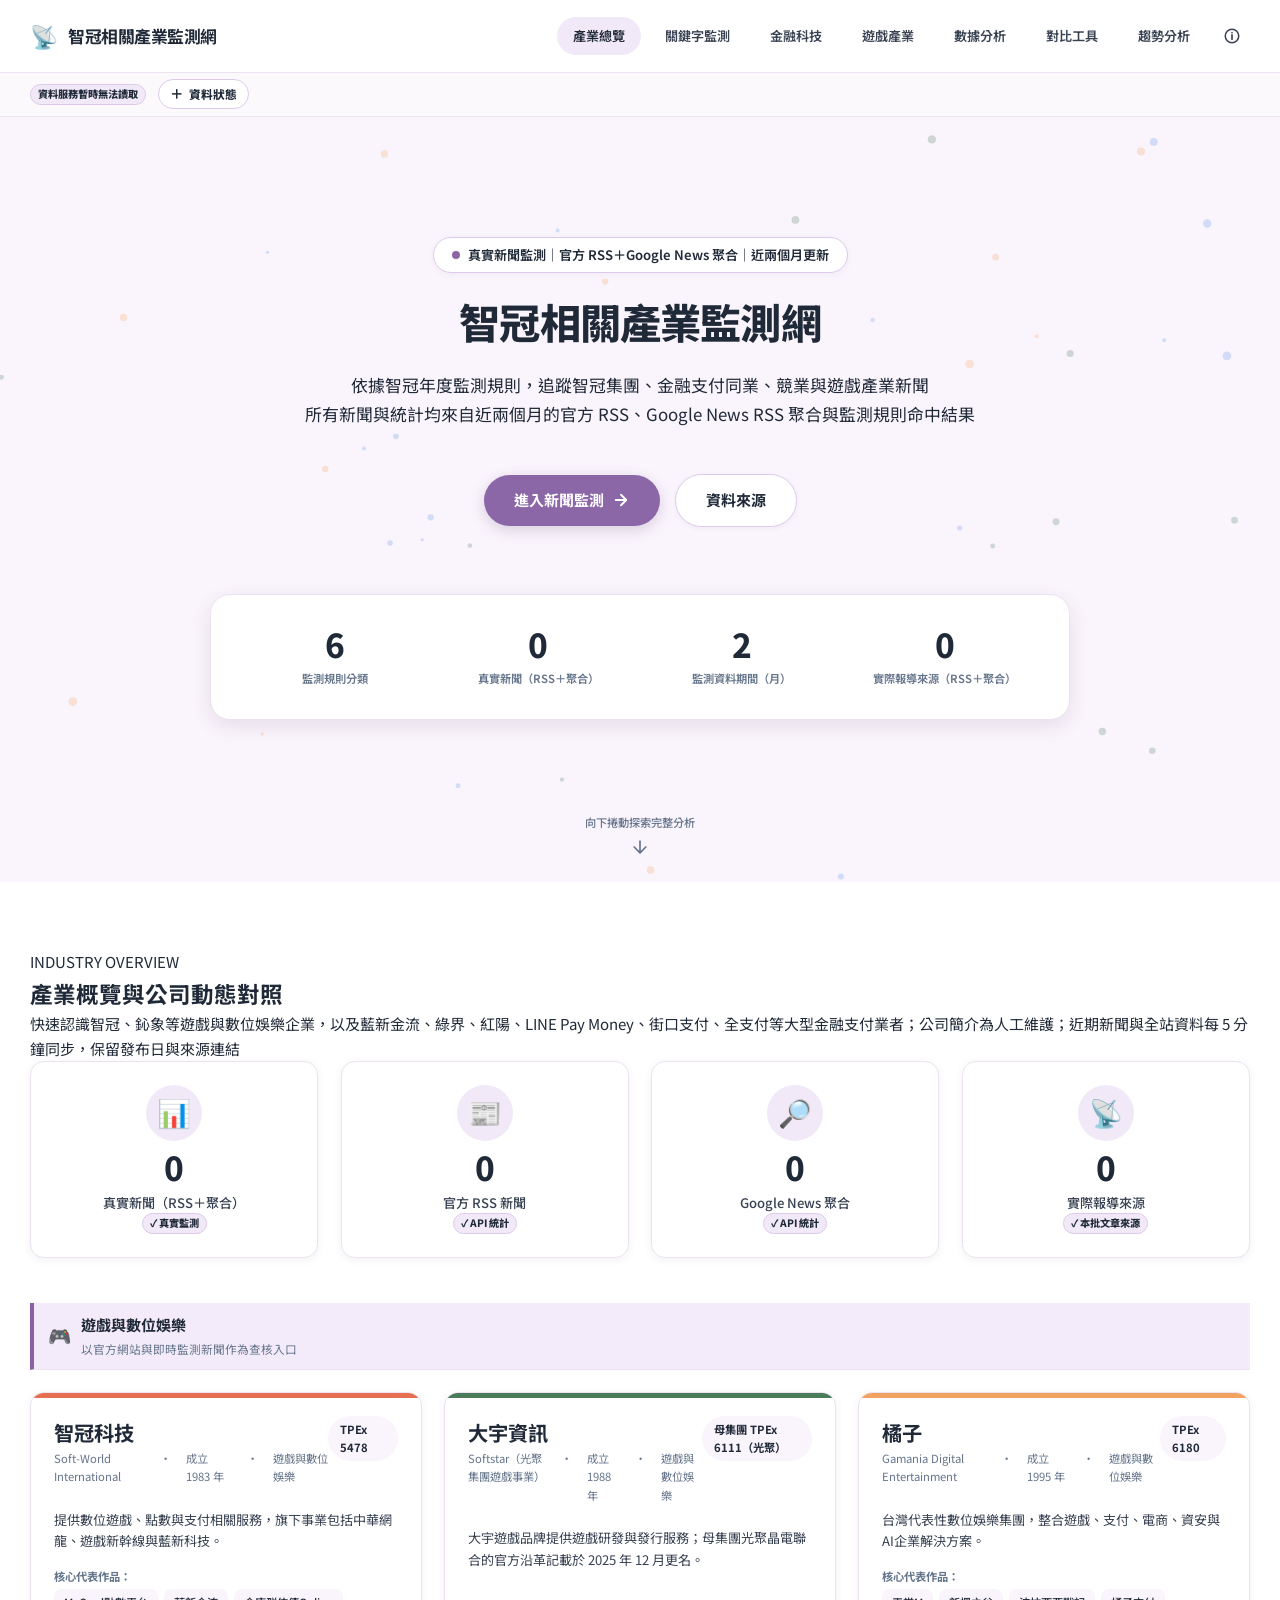
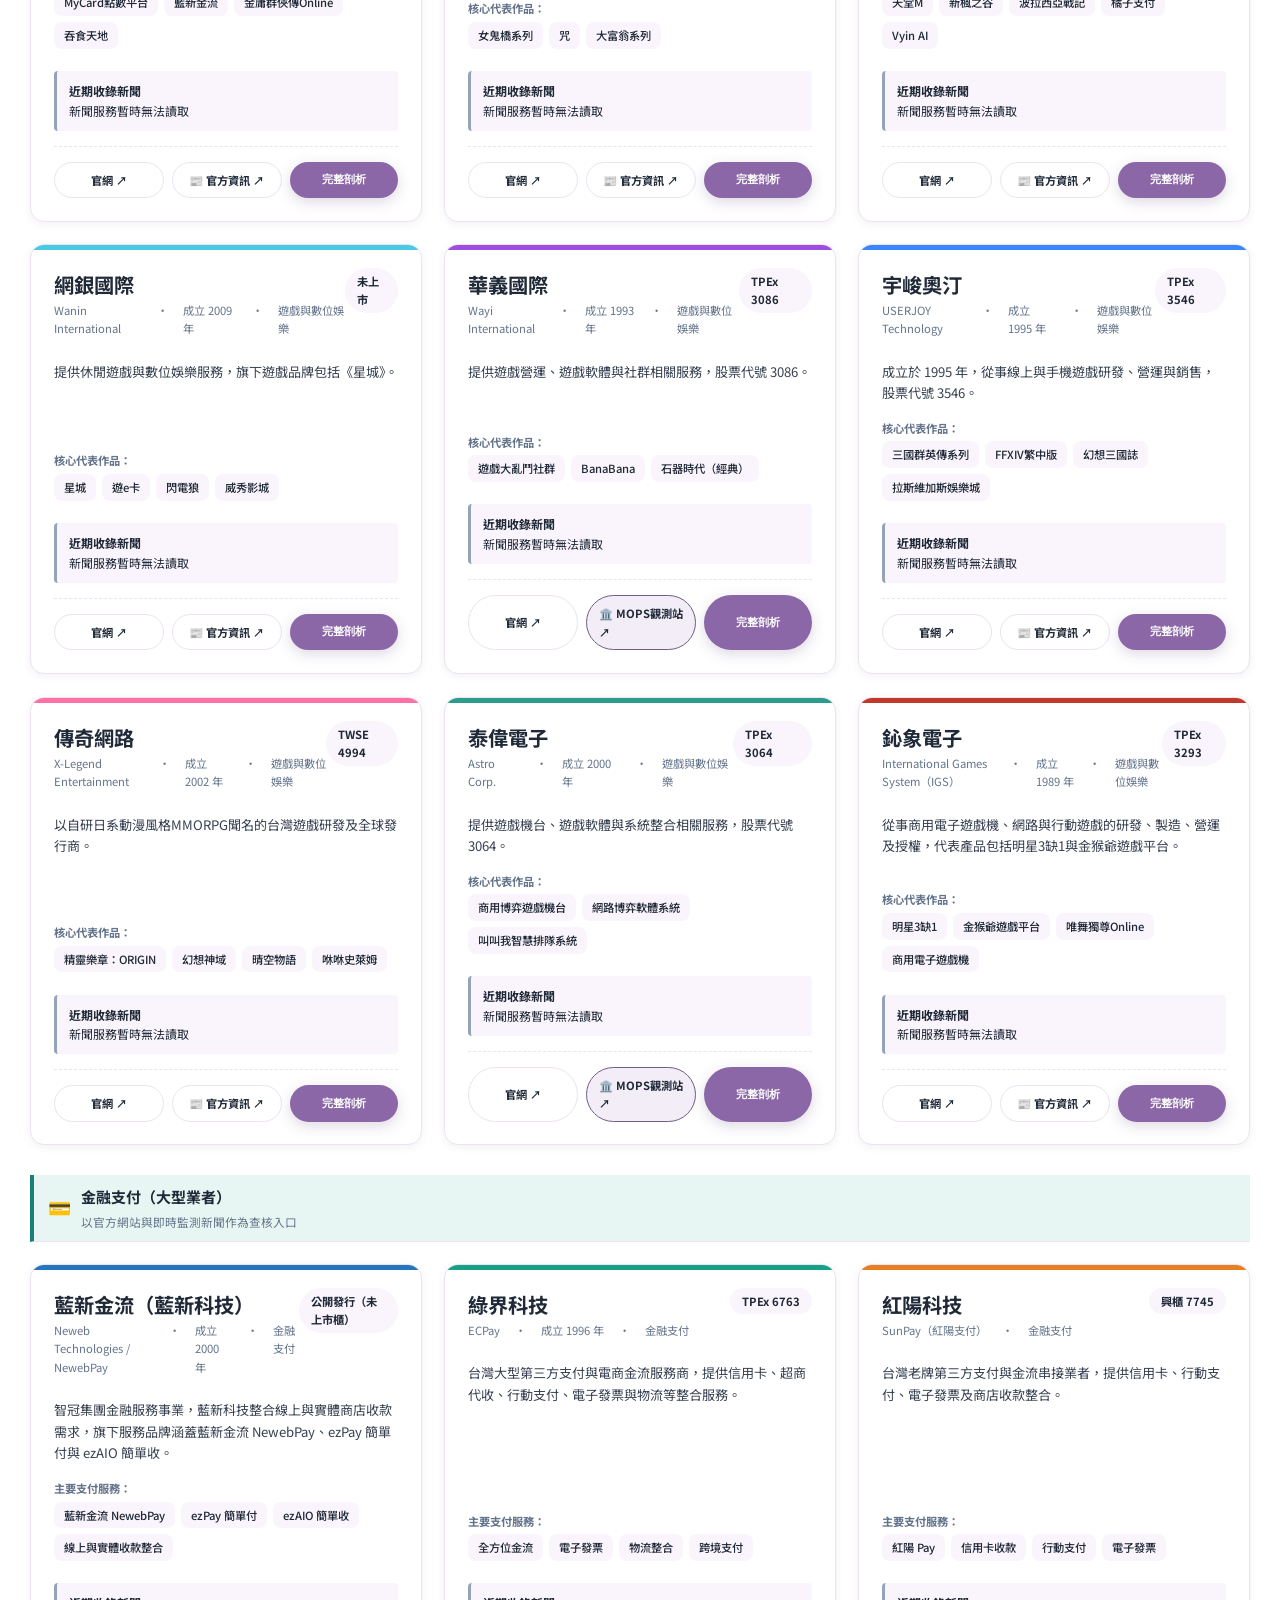
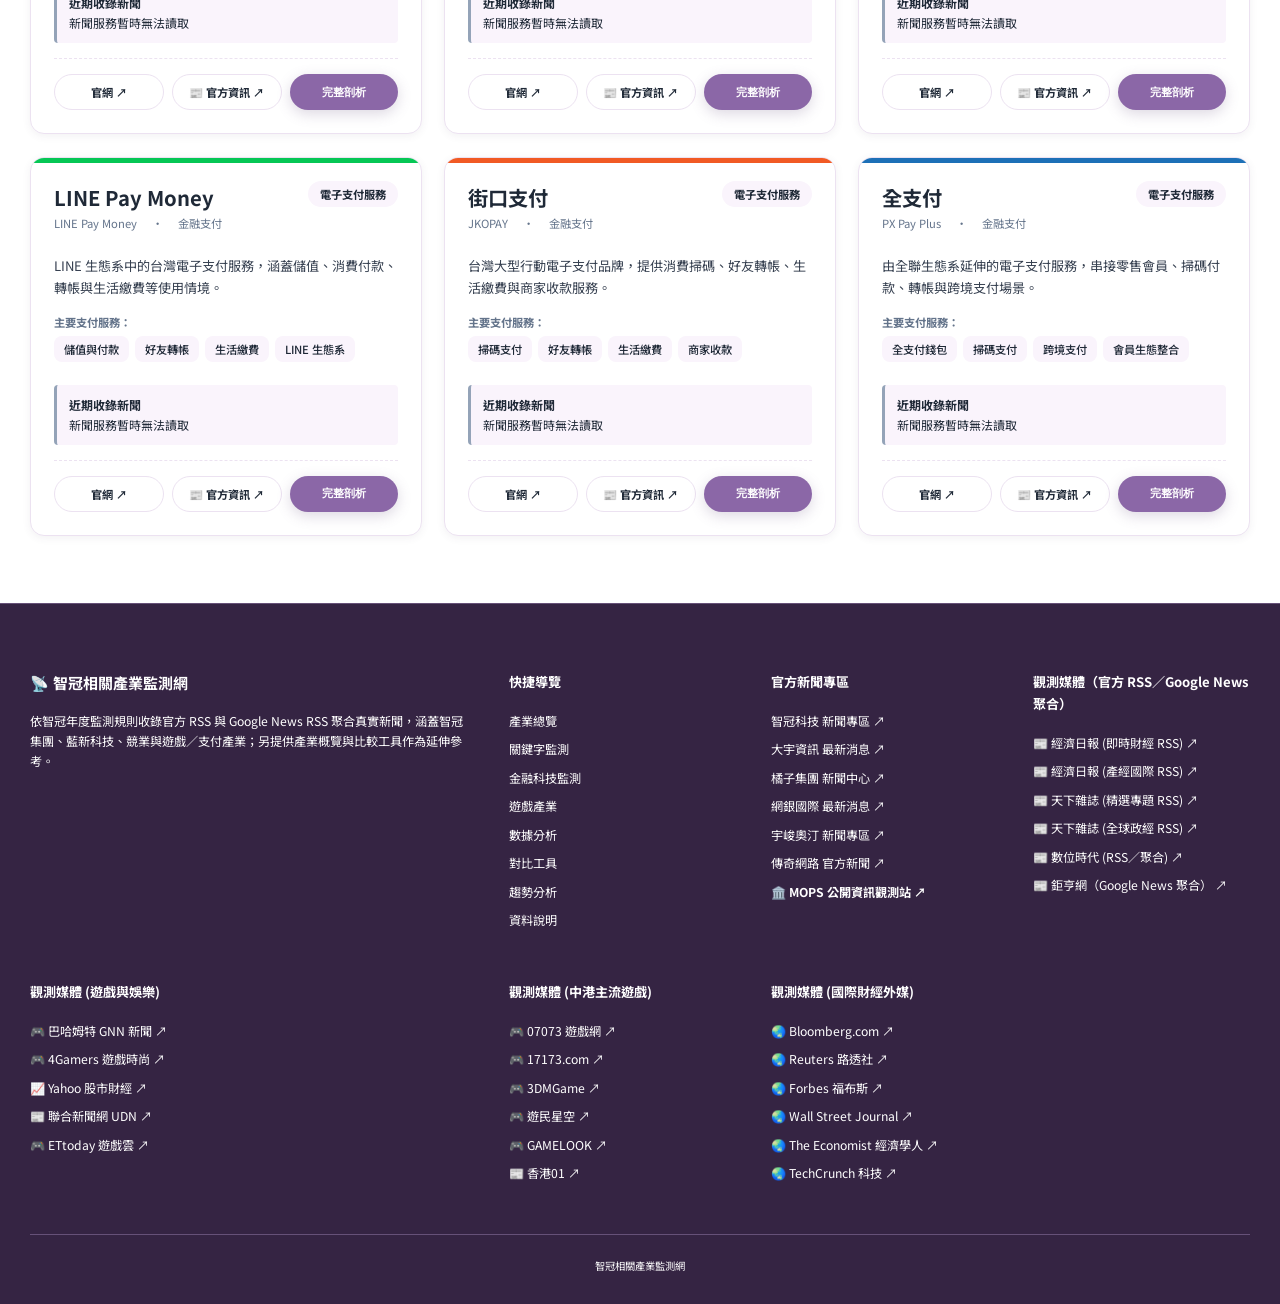
==== index.html @ 66d5d15b "Simplify footer to site name only" ====
<!DOCTYPE html>
<html lang="zh-Hant">
<head>
    <meta charset="UTF-8">
    <meta name="viewport" content="width=device-width, initial-scale=1.0">
    <meta name="description" content="智冠相關產業監測網：依智冠監測規則追蹤智冠集團、藍新科技、競業與遊戲／支付產業的官方 RSS 與 Google News RSS 聚合真實新聞，並提供產業概覽與分析工具。">
    <meta name="keywords" content="智冠,關鍵字監測,新聞監測,媒體監測,中華網龍,藍新科技,NewebPay,綠界,紅陽,LINE Pay Money,街口支付,全支付,遊戲產業,支付產業,RSS">
    <meta name="author" content="智冠相關產業監測網">

    <!-- Open Graph -->
    <meta property="og:title" content="智冠相關產業監測網">
    <meta property="og:description" content="追蹤智冠集團、藍新科技、競業與遊戲／支付產業的官方 RSS 與 Google News RSS 聚合真實新聞">
    <meta property="og:type" content="website">

    <title>智冠相關產業監測網</title>

    <!-- Google Fonts -->
    <link rel="preconnect" href="https://fonts.googleapis.com">
    <link rel="preconnect" href="https://fonts.gstatic.com" crossorigin>
    <link href="https://fonts.googleapis.com/css2?family=Inter:wght@300;400;500;600;700&family=Noto+Sans+TC:wght@300;400;500;700&display=swap" rel="stylesheet">

    <!-- Stylesheets -->
    <link rel="stylesheet" href="css/index.css?v=20260929_06">
    <link rel="stylesheet" href="css/components.css?v=20261005_02">
    <link rel="stylesheet" href="css/animations.css?v=20260929_01">
    <link rel="stylesheet" href="css/enhancements.css?v=20260930_01">

    <!-- Favicon -->
    <link rel="icon" href="data:image/svg+xml,<svg xmlns='http://www.w3.org/2000/svg' viewBox='0 0 100 100'><text y='.9em' font-size='90'>📡</text></svg>">
</head>
<body>
    <a class="skip-link" href="#/news" id="skipToContent">跳至主要內容</a>
    <!-- ======================================
         導覽列 Navigation Bar
    ====================================== -->
    <nav class="navbar" id="navbar">
        <div class="container navbar-container">
            <a href="#hero" class="navbar-brand">
                <span class="navbar-logo">📡</span>
                <span class="navbar-title">智冠相關產業監測網</span>
            </a>
            
            <ul class="navbar-menu" id="navbarMenu">
                <li><a href="#/companies" class="navbar-link">產業總覽</a></li>
                <li><a href="#/news" class="navbar-link">關鍵字監測</a></li>
                <li><a href="#/fintech" class="navbar-link">金融科技</a></li>
                <li><a href="#/gaming" class="navbar-link">遊戲產業</a></li>
                <li><a href="#/analytics" class="navbar-link">數據分析</a></li>
                <li><a href="#/compare" class="navbar-link">對比工具</a></li>
                <li><a href="#/trends" class="navbar-link">趨勢分析</a></li>
                <li><a href="#/methodology" class="navbar-link navbar-link-icon" aria-label="資料說明" title="資料說明">
                    <svg viewBox="0 0 24 24" aria-hidden="true" focusable="false"><circle cx="12" cy="12" r="9" fill="none" stroke="currentColor" stroke-width="2"/><path d="M12 10.5v6M12 7.5h.01" fill="none" stroke="currentColor" stroke-width="2.2" stroke-linecap="round"/></svg>
                </a></li>
            </ul>

            <button class="navbar-toggle" id="navbarToggle" aria-label="選單" aria-expanded="false" aria-controls="navbarMenu">
                <span class="navbar-toggle-bar"></span>
                <span class="navbar-toggle-bar"></span>
                <span class="navbar-toggle-bar"></span>
            </button>
        </div>
    </nav>

    <!-- 全站資料狀態列 -->
    <div class="site-data-status" id="siteDataStatus" role="status" aria-live="polite">
        <div class="container site-data-status-inner">
            <span class="data-type-badge data-type-real" id="siteDataStatusBadge">正在載入真實新聞</span>
            <details class="site-data-status-details">
                <summary class="site-data-status-toggle">資料狀態</summary>
                <div class="site-data-status-extra">
                    <span class="site-data-status-text" id="siteDataStatusText">正在確認監測服務與更新時間。</span>
                    <span id="siteAutoRefreshText">每 5 分鐘同步各分頁</span><button type="button" class="btn btn-ghost btn-sm" id="refreshMonitoringButton">同步最新資料</button><a class="site-data-status-link" href="#/methodology">資料限制與口徑</a>
                </div>
            </details>
        </div>
    </div>

    <!-- ======================================
         Hero 首頁區塊
    ====================================== -->
    <section class="hero" id="hero">
        <div class="hero-particles" id="heroParticles"></div>
        <div class="hero-overlay"></div>
        <div class="hero-content">
            <div class="hero-badge animate-on-scroll">
                <span class="hero-badge-dot"></span>
                真實新聞監測｜官方 RSS＋Google News 聚合｜近兩個月更新
            </div>
            <h1 class="hero-title animate-on-scroll">
                智冠相關產業<span class="text-gradient">監測網</span>
            </h1>
            <p class="hero-subtitle animate-on-scroll animate-delay-1">
                依據智冠年度監測規則，追蹤智冠集團、金融支付同業、競業與遊戲產業新聞<br>
                所有新聞與統計均來自近兩個月的官方 RSS、Google News RSS 聚合與監測規則命中結果
            </p>
            <div class="hero-cta animate-on-scroll animate-delay-2">
                <a href="#/news" class="btn btn-primary">
                    <span>進入新聞監測</span>
                    <svg width="18" height="18" viewBox="0 0 24 24" fill="none" stroke="currentColor" stroke-width="2.5" stroke-linecap="round" stroke-linejoin="round"><path d="M5 12h14M12 5l7 7-7 7"/></svg>
                </a>
                <a href="#/methodology" class="btn btn-secondary">
                    <span>資料來源</span>
                </a>
            </div>
            
            <!-- 核心指標數據區 -->
            <div class="hero-stats animate-on-scroll animate-delay-3">
                <div class="hero-stat">
                    <span class="hero-stat-number" data-target="6" id="totalRuleGroups">6</span>
                    <span class="hero-stat-label">監測規則分類</span>
                </div>
                <div class="hero-stat">
                    <span class="hero-stat-number" data-target="0" id="totalPressReleases">0</span>
                    <span class="hero-stat-label">真實新聞（RSS＋聚合）</span>
                </div>
                <div class="hero-stat">
                    <span class="hero-stat-number" data-target="2">2</span>
                    <span class="hero-stat-label">監測資料期間（月）</span>
                </div>
                <div class="hero-stat">
                    <span class="hero-stat-number" data-target="0" id="totalChannels">0</span>
                    <span class="hero-stat-label">實際報導來源（RSS＋聚合）</span>
                </div>
            </div>
        </div>
        <div class="hero-scroll-indicator">
            <span>向下捲動探索完整分析</span>
            <div class="hero-scroll-arrow">
                <svg width="20" height="20" viewBox="0 0 24 24" fill="none" stroke="currentColor" stroke-width="2" stroke-linecap="round" stroke-linejoin="round"><path d="M12 5v14M5 12l7 7 7-7"/></svg>
            </div>
        </div>
    </section>

    <!-- ======================================
         產業概覽 Dashboard
    ====================================== -->
    <section class="section" id="companies">
        <div class="container">
            <div class="section-header animate-on-scroll">
                <span class="section-tag">INDUSTRY OVERVIEW</span>
                <h2 class="section-title">產業概覽與<span class="text-gradient">公司動態對照</span></h2>
                <p class="section-subtitle">快速認識智冠、鈊象等遊戲與數位娛樂企業，以及藍新金流、綠界、紅陽、LINE Pay Money、街口支付、全支付等大型金融支付業者；公司簡介為人工維護；近期新聞與全站資料每 5 分鐘同步，保留發布日與來源連結</p>
            </div>

            <!-- 全站數據總覽卡片 -->
            <div class="stats-grid animate-on-scroll" aria-label="真實新聞監測資料總覽">
                <div class="stat-card">
                    <div class="stat-card-icon">📊</div>
                    <div class="stat-card-number" data-target="0" id="statTotalNews">0</div>
                    <div class="stat-card-label">真實新聞（RSS＋聚合）</div>
                    <span class="data-type-badge data-type-real">✓ 真實監測</span>
                </div>
                <div class="stat-card">
                    <div class="stat-card-icon">📰</div>
                    <div class="stat-card-number" data-target="0" id="statOfficialRss">0</div>
                    <div class="stat-card-label">官方 RSS 新聞</div>
                    <span class="data-type-badge data-type-real">✓ API 統計</span>
                </div>
                <div class="stat-card">
                    <div class="stat-card-icon">🔎</div>
                    <div class="stat-card-number" data-target="0" id="statAggregatedNews">0</div>
                    <div class="stat-card-label">Google News 聚合</div>
                    <span class="data-type-badge data-type-real">✓ API 統計</span>
                </div>
                <div class="stat-card">
                    <div class="stat-card-icon">📡</div>
                    <div class="stat-card-number" data-target="0" id="statVerifiedSources">0</div>
                    <div class="stat-card-label">實際報導來源</div>
                    <span class="data-type-badge data-type-real">✓ 本批文章來源</span>
                </div>
            </div>

            <!-- 公司卡片網格 -->
            <div class="company-grid" id="companyGrid">
                <!-- 由 JavaScript 動態渲染 -->
            </div>
        </div>
    </section>

    <!-- ======================================
         新聞稿彙整中心
    ====================================== -->
    <section class="section section-alt" id="news">
        <div class="container">
            <div class="section-header animate-on-scroll">
                <span class="section-tag">VERIFIED NEWS MONITORING</span>
                <h2 class="section-title">關鍵字新聞<span class="text-gradient">真實監測時間軸</span></h2>
                <details class="section-context-details">
                    <summary class="section-context-toggle">本頁監測說明</summary>
                    <p class="section-subtitle section-context-content">依「智冠 2025 年監測關鍵字清單」比對標題與摘要，只顯示官方 RSS 或 Google News RSS 聚合、近兩個月且附原文跳轉連結的文章</p>
                </details>
            </div>

            <div id="monitoringTransparency" class="animate-on-scroll" style="margin: 0 0 20px; padding: 14px 18px; background: #f6f2f8; border: 1px solid #d9cde4; border-radius: 10px;">
                <details data-monitoring-disclosure>
                    <summary class="monitoring-disclosure-toggle">資料來源與監測狀態</summary>
                    <div class="monitoring-disclosure-content"><p style="margin:0; font-size:0.86rem; color:var(--text-primary);">正在讀取真實新聞監測狀態。</p></div>
                </details>
            </div>

            <!-- ======================================
                 智冠核心與穩定幣監測分類導航 (排列在前)
            ====================================== -->
            <div class="huike-nav-card animate-on-scroll" style="margin-bottom: 24px; padding: 20px 24px; background: #ffffff; border-radius: 12px; border: 1px solid var(--border-color); box-shadow: 0 4px 20px rgba(0,0,0,0.04);">
                <div style="display: flex; justify-content: space-between; align-items: center; margin-bottom: 14px; flex-wrap: wrap; gap: 10px;">
                    <div style="display: flex; align-items: center; gap: 8px;">
                        <span style="background: #e76f51; color: var(--text-primary); font-size: 0.75rem; font-weight: 700; padding: 3px 10px; border-radius: 20px;">核心＋穩定幣</span>
                        <h3 style="font-size: 1.15rem; font-weight: 700; margin: 0; color: var(--text-primary);">📋 智冠核心分類與穩定幣關鍵字導航</h3>
                    </div>
                    <span style="font-size: 0.82rem; color: var(--text-muted);">依據：智冠年度監測關鍵字與媒體清單</span>
                </div>

                <!-- 監測分類切換按鈕 -->
                <div class="huike-folder-tabs" id="huikeFolderTabs" style="display: flex; gap: 8px; flex-wrap: wrap; margin-bottom: 16px;">
                    <!-- 由 JavaScript 動態渲染 -->
                </div>

                <!-- 當前分類的關鍵字快速篩選標籤 -->
                <div style="background: #f8fafc; padding: 14px 16px; border-radius: 8px; border: 1px solid #e2e8f0;">
                    <div style="display: flex; justify-content: space-between; align-items: center; margin-bottom: 8px;">
                        <span style="font-size: 0.85rem; font-weight: 600; color: var(--text-primary);" id="huikeFolderDesc">點擊下方關鍵字，即可即時比對與調出新聞資料：</span>
                        <button class="btn btn-ghost btn-sm" id="clearHuikeFilterBtn" style="font-size: 0.75rem; padding: 2px 8px; display: none;">✕ 清除關鍵字篩選</button>
                    </div>
                    <div class="huike-keyword-chips" id="huikeKeywordChips" style="display: flex; gap: 8px; flex-wrap: wrap;">
                        <!-- 由 JavaScript 動態渲染關鍵字標籤 -->
                    </div>
                    <details class="huike-full-keywords" id="huikeFullKeywordDetails" hidden>
                        <summary class="huike-full-keywords-toggle" id="huikeFullKeywordSummary">完整關鍵字與監測規則</summary>
                        <div class="huike-full-keywords-content" id="huikeFullKeywordContent"></div>
                    </details>
                </div>
            </div>

            <!-- 篩選工具列 -->
            <div class="filter-bar animate-on-scroll" id="filterBar">
                <div class="filter-section" id="companyFilterSection">
                    <label class="filter-label">依公司篩選 (可複選)：</label>
                    <div class="filter-company-toggles" id="companyToggles">
                        <!-- 由 JavaScript 動態渲染 -->
                    </div>
                </div>
                <div class="filter-row">
                    <div class="filter-group">
                        <label class="filter-label" for="filterCategory">監測類別</label>
                        <select class="filter-select" id="filterCategory">
                            <option value="">全部監測類別</option>
                            <option value="關鍵字監測">關鍵字監測（已驗證 RSS）</option>
                        </select>
                    </div>
                    <div class="filter-group">
                        <label class="filter-label" for="filterSource">已驗證 RSS 來源</label>
                        <select class="filter-select" id="filterSource">
                            <option value="">全部真實新聞來源</option>
                            <option value="經濟日報">📰 經濟日報 (即時/產經)</option>
                            <option value="天下雜誌">📰 天下雜誌 (精選/全球)</option>
                            <option value="數位時代">📰 數位時代 (科技新創)</option>
                            <option value="鉅亨網">📰 鉅亨網 (財經即時)</option>
                            <option value="巴哈姆特">🎮 巴哈姆特 GNN</option>
                            <option value="4Gamers">🎮 4Gamers 遊戲時尚</option>
                            <option value="Yahoo新聞">📈 Yahoo 股市財經</option>
                            <option value="聯合新聞網">📰 聯合新聞網 UDN</option>
                            <option value="ETtoday">🎮 ETtoday 遊戲雲</option>
                            <!-- 新增：台灣財經媒體 (來源：監測媒體清單20241016-智冠.xlsx) -->
                            <optgroup label="── 台灣財經媒體 ──">
                                <option value="工商時報">📰 工商時報</option>
                                <option value="自由時報">📰 自由時報電子報</option>
                                <option value="中國時報">📰 中國時報</option>
                                <option value="商業週刊">📰 商業週刊</option>
                                <option value="今周刊">📰 今周刊</option>
                                <option value="遠見雜誌">📰 遠見雜誌</option>
                                <option value="理財週刊">📰 理財週刊</option>
                                <option value="財訊">📰 財訊</option>
                                <option value="MoneyDJ">📰 MoneyDJ 理財網</option>
                                <option value="科技新報">📰 科技新報 TechNews</option>
                                <option value="風傳媒">📰 風傳媒</option>
                                <option value="鏡傳媒">📰 鏡傳媒</option>
                            </optgroup>
                            <!-- 新增：台灣電視與入口媒體 (來源：監測媒體清單20241016-智冠.xlsx) -->
                            <optgroup label="── 台灣電視/入口媒體 ──">
                                <option value="TVBS新聞">📺 TVBS新聞網</option>
                                <option value="三立新聞">📺 三立新聞網</option>
                                <option value="民視新聞">📺 民視新聞網</option>
                                <option value="東森電視">📺 東森電視網</option>
                                <option value="Line Today">📱 Line Today</option>
                                <option value="MSN台灣">🌐 MSN台灣</option>
                            </optgroup>
                            <!-- 新增：台灣遊戲科技媒體 (來源：SOFTWD_關鍵字清單20241015.xlsx 媒體Sheet) -->
                            <optgroup label="── 台灣遊戲/科技媒體 ──">
                                <option value="iThome">💻 iThome</option>
                                <option value="T客邦">💻 T客邦</option>
                                <option value="Mobile01">💻 Mobile01</option>
                                <option value="SOGI手機王">📱 SOGI 手機王</option>
                                <option value="遊戲基地">🎮 遊戲基地</option>
                                <option value="NiceGame">🎮 NiceGame 遊戲中心</option>
                                <option value="卡卡洛普">🎮 卡卡洛普</option>
                                <option value="2000FUN">🎮 2000FUN</option>
                                <option value="PC home">💻 PC home</option>
                                <option value="電獺少女">💻 電獺少女</option>
                            </optgroup>
                            <!-- 新增：中港媒體 (來源：SOFTWD_關鍵字清單20241015.xlsx CN/HK媒體 + CNHK媒體Sheet) -->
                            <optgroup label="── 中港媒體 ──">
                                <option value="07073">🎮 07073遊戲網 (中國)</option>
                                <option value="17173">🎮 17173.com (中國)</option>
                                <option value="3DMGame">🎮 3DMGame (中國)</option>
                                <option value="QQ遊戲">🎮 QQ遊戲資訊 (中國)</option>
                                <option value="遊民星空">🎮 遊民星空 (中國)</option>
                                <option value="GAMELOOK">🎮 GAMELOOK (中國)</option>
                                <option value="香港01">📰 香港01</option>
                                <option value="明報">📰 明報 (香港)</option>
                                <option value="SPILL">🎮 SPILL (香港)</option>
                                <option value="UNWIRE.HK">💻 UNWIRE.HK (香港)</option>
                            </optgroup>
                            <!-- 新增：國際外媒 (來源：20大財經外媒清單.xlsx + 100大財經外媒清單.xlsx) -->
                            <optgroup label="── 國際財經外媒 ──">
                                <option value="Bloomberg">🌏 Bloomberg</option>
                                <option value="Reuters">🌏 Reuters 路透社</option>
                                <option value="Forbes">🌏 Forbes 福布斯</option>
                                <option value="Wall Street Journal">🌏 Wall Street Journal</option>
                                <option value="The Economist">🌏 The Economist</option>
                                <option value="CNBC">🌏 CNBC</option>
                                <option value="TechCrunch">🌏 TechCrunch</option>
                                <option value="Business Insider">🌏 Business Insider</option>
                                <option value="Fortune">🌏 Fortune 財星</option>
                                <option value="Financial Times">🌏 Financial Times</option>
                            </optgroup>
                        </select>
                    </div>
                    <div class="filter-group">
                        <label class="filter-label" for="filterDateFrom">起始日期</label>
                        <input type="date" class="filter-input" id="filterDateFrom">
                    </div>
                    <div class="filter-group">
                        <label class="filter-label" for="filterDateTo">結束日期</label>
                        <input type="date" class="filter-input" id="filterDateTo">
                    </div>
                    <div class="filter-group filter-group-search">
                        <label class="filter-label" for="filterKeyword">關鍵字搜尋</label>
                        <div class="filter-search-wrapper">
                            <svg class="filter-search-icon" width="18" height="18" viewBox="0 0 24 24" fill="none" stroke="currentColor" stroke-width="2" stroke-linecap="round" stroke-linejoin="round"><circle cx="11" cy="11" r="8"/><path d="M21 21l-4.35-4.35"/></svg>
                            <input type="text" class="filter-input filter-input-search" id="filterKeyword" placeholder="搜尋標題、遊戲名、關鍵字...">
                        </div>
                    </div>
                </div>
                <div class="filter-actions">
                    <span class="filter-result-count" id="filterResultCount">共 0 則符合條件新聞稿</span>
                    <div class="filter-sort">
                        <button class="btn btn-ghost btn-sm" id="sortToggle" data-sort="desc">
                            <svg width="16" height="16" viewBox="0 0 24 24" fill="none" stroke="currentColor" stroke-width="2" stroke-linecap="round" stroke-linejoin="round"><path d="M11 5h10M11 9h7M11 13h4M3 17l3 3 3-3M6 18V4"/></svg>
                            <span>發布時間：最新優先</span>
                        </button>
                    </div>
                </div>
            </div>

            <!-- 新聞稿時間軸 -->
            <div class="timeline-container" id="timelineContainer">
                <!-- 由 JavaScript 動態渲染 -->
            </div>

            <!-- 載入更多 -->
            <div class="timeline-load-more" id="timelineLoadMore" style="display: none;">
                <button class="btn btn-secondary" id="loadMoreBtn">
                    <span>載入更多歷史新聞稿</span>
                    <svg width="18" height="18" viewBox="0 0 24 24" fill="none" stroke="currentColor" stroke-width="2" stroke-linecap="round" stroke-linejoin="round"><path d="M12 5v14M5 12l7 7 7-7"/></svg>
                </button>
            </div>
        </div>
    </section>

    <!-- ======================================
         遊戲產業真實新聞監測
    ====================================== -->
    <section class="section" id="gaming">
        <div class="container">
            <div class="section-header animate-on-scroll">
                <span class="section-tag">GAMING INDUSTRY MONITORING</span>
                <h2 class="section-title">遊戲產業<span class="text-gradient">真實新聞監測</span></h2>
                <details class="section-context-details">
                    <summary class="section-context-toggle">本頁監測說明</summary>
                    <p class="section-subtitle section-context-content">聚焦智冠集團與旗下遊戲、國內外遊戲競業、高營收手遊與重點手遊，以及主機、PC、遊戲平台、電競技術與中國遊戲版號審批。僅呈現近兩個月、命中遊戲核心規則且附原文連結的官方 RSS 或 Google News RSS 聚合新聞。</p>
                </details>
            </div>

            <div class="fintech-monitoring-summary gaming-monitoring-summary animate-on-scroll" id="gamingMonitoringSummary" aria-live="polite">
                <p class="fintech-summary-state">正在讀取遊戲產業真實新聞（官方 RSS＋Google News RSS 聚合）。</p>
            </div>

            <div class="fintech-toolbar gaming-toolbar animate-on-scroll">
                <div class="fintech-mode-buttons gaming-mode-buttons" id="gamingModeButtons" role="group" aria-label="遊戲產業監測分類">
                    <button class="fintech-mode-button gaming-mode-button active" type="button" data-gaming-mode="all">全部遊戲產業</button>
                    <button class="fintech-mode-button gaming-mode-button" type="button" data-gaming-mode="softworld">智冠集團與旗下遊戲</button>
                    <button class="fintech-mode-button gaming-mode-button" type="button" data-gaming-mode="competitor">遊戲競業</button>
                    <button class="fintech-mode-button gaming-mode-button" type="button" data-gaming-mode="mobile">高營收手遊</button>
                    <button class="fintech-mode-button gaming-mode-button" type="button" data-gaming-mode="platform">平台、主機與電競</button>
                    <button class="fintech-mode-button gaming-mode-button" type="button" data-gaming-mode="approval">中國遊戲版號與審批</button>
                </div>
                <div class="fintech-filter-controls gaming-filter-controls">
                    <label class="sr-only" for="gamingSourceFilter">依來源篩選</label>
                    <select class="filter-select fintech-source-select" id="gamingSourceFilter">
                        <option value="">全部真實新聞來源</option>
                    </select>
                    <label class="sr-only" for="gamingKeywordFilter">搜尋遊戲產業新聞</label>
                    <input class="filter-input fintech-keyword-input" id="gamingKeywordFilter" type="search" placeholder="搜尋標題、摘要或命中詞">
                    <button class="btn btn-ghost btn-sm fintech-clear-button" id="gamingClearFilters" type="button">清除篩選</button>
                </div>
            </div>

            <div class="fintech-keyword-pills gaming-keyword-pills animate-on-scroll" id="gamingKeywordPills" aria-label="本頁遊戲監測範圍"></div>
            <details class="fintech-glossary gaming-glossary">
                <summary class="fintech-glossary-toggle">資料範圍與監測口徑</summary>
                <div class="fintech-glossary-content"><strong>收錄範圍：</strong>本頁只使用智冠集團／旗下遊戲與 IP、遊戲競業、高營收手遊與重點手遊，以及遊戲平台、主機、電競技術與中國遊戲版號審批等正式規則。版號新聞涵蓋國產、進口及審批變更，繁簡關鍵字皆納入；獲批不代表已上線。手遊項目只以直接遊戲名稱或明確別名命中，不公開排名、合作狀態或內部標記。支付、金融科技、發票、一般行銷與非遊戲商業新聞不會因同時出現在其他分類而列入。<strong>版號查核：</strong><a href="https://www.nppa.gov.cn/bsfw/jggs/yxspjg/gcwlyxspxx/" target="_blank" rel="noopener noreferrer">國產官方公告</a>、<a href="https://www.nppa.gov.cn/bsfw/jggs/yxspjg/jkwlyxspxx/" target="_blank" rel="noopener noreferrer">進口官方公告</a>、<a href="https://www.nppa.gov.cn/bsfw/jggs/yxspjg/yxspbgxx/" target="_blank" rel="noopener noreferrer">審批變更</a>。<strong>來源標示：</strong>官方 RSS 與 Google News RSS 聚合會分別標示；Google News 聚合並不等同媒體官方 RSS。每則文章均保留命中詞、資料類型與原文連結供追溯。</div>
            </details>
            <p class="fintech-result-count gaming-result-count" id="gamingResultCount">正在載入遊戲產業真實新聞</p>
            <div class="fintech-news-grid gaming-news-grid" id="gamingNewsGrid"></div>
            <div class="fintech-load-more" id="gamingLoadMore" hidden>
                <button class="btn btn-secondary" id="gamingLoadMoreBtn" type="button">載入更多新聞</button>
            </div>
            <p class="fintech-disclaimer">本頁為媒體監測與來源整理，不構成投資、交易或商業決策意見。</p>
        </div>
    </section>

    <!-- ======================================
         金融科技與穩定幣監測
    ====================================== -->
    <section class="section" id="fintech">
        <div class="container">
            <div class="section-header animate-on-scroll">
                <span class="section-tag">FINTECH AND STABLECOIN MONITORING</span>
                <h2 class="section-title">金融科技與<span class="text-gradient">穩定幣監測</span></h2>
                <details class="section-context-details">
                    <summary class="section-context-toggle">本頁監測說明</summary>
                    <p class="section-subtitle section-context-content">預設優先顯示台灣支付；整合國內支付、國際金融科技與穩定幣／鏈上結算規則。穩定幣視圖優先排列奧丁丁／OwlPay 相關新聞。僅呈現近兩個月、官方 RSS 或 Google News RSS 聚合且可開啟原文的新聞</p>
                </details>
            </div>

            <div class="fintech-monitoring-summary animate-on-scroll" id="fintechMonitoringSummary" aria-live="polite">
                <p class="fintech-summary-state">正在讀取金融科技真實新聞（官方 RSS＋Google News RSS 聚合）。</p>
            </div>

            <div class="fintech-toolbar animate-on-scroll">
                <div class="fintech-mode-buttons" id="fintechModeButtons" role="group" aria-label="金融科技監測分類">
                    <button class="fintech-mode-button" type="button" data-fintech-mode="all">全部金融科技</button>
                    <button class="fintech-mode-button active" type="button" data-fintech-mode="taiwan">台灣支付（優先）</button>
                    <button class="fintech-mode-button" type="button" data-fintech-mode="softworld">智冠金融服務</button>
                    <button class="fintech-mode-button" type="button" data-fintech-mode="international">國際金融科技</button>
                    <button class="fintech-mode-button" type="button" data-fintech-mode="stablecoin">穩定幣與鏈上結算（奧丁丁優先）</button>
                </div>
                <div class="fintech-filter-controls">
                    <label class="sr-only" for="fintechSourceFilter">依來源篩選</label>
                    <select class="filter-select fintech-source-select" id="fintechSourceFilter">
                        <option value="">全部真實新聞來源</option>
                    </select>
                    <label class="sr-only" for="fintechKeywordFilter">搜尋金融科技新聞</label>
                    <input class="filter-input fintech-keyword-input" id="fintechKeywordFilter" type="search" placeholder="搜尋標題、摘要或命中詞">
                    <button class="btn btn-ghost btn-sm fintech-clear-button" id="fintechClearFilters" type="button">清除篩選</button>
                </div>
            </div>

            <div class="fintech-keyword-pills animate-on-scroll" id="fintechKeywordPills" aria-label="本頁監測範圍"></div>
            <details class="fintech-glossary">
                <summary class="fintech-glossary-toggle">資料來源與名詞口徑</summary>
                <div class="fintech-glossary-content"><strong>國內優先：</strong>台灣支付視圖涵蓋電子支付、行動支付、第三方支付、金流、收單、電子票證、信用卡、支付監理與防詐；另設「智冠金融服務」視圖，專門收錄一帆數位、發票大師、簡單付／簡單支付。官方 RSS 來源包含中央社、聯卡中心多頻道、卡優、自由、TechNews、科技報橘等。鉅亨、東森財經、工商時報、MoneyDJ、今周刊等沒有穩定官方 RSS 時，改以「官方網域＋Google News RSS」補位，卡片會標示「Google News 聚合」，不等同媒體官方 RSS。<strong>國際新聞提示：</strong>國際金融科技卡片會在標題上方顯示一行「中文重點」，由 RSS 標題自動翻譯，僅供快速閱讀；翻譯服務暫時不可用時會顯示關鍵詞式備援，原文標題與連結仍是判讀依據。<strong>名詞提示：</strong>「穩定幣」仍是獨立規則，一般加密貨幣或區塊鏈文章不會僅因泛稱自動歸入穩定幣；奧丁丁／OwlPay 只有在同時出現穩定幣、鏈上支付、加密資產或金融科技語境時才列入，並在穩定幣視圖置頂。</div>
            </details>
            <p class="fintech-result-count" id="fintechResultCount">正在載入金融科技真實新聞</p>
            <div class="fintech-news-grid" id="fintechNewsGrid"></div>
            <div class="fintech-load-more" id="fintechLoadMore" hidden>
                <button class="btn btn-secondary" id="fintechLoadMoreBtn" type="button">載入更多新聞</button>
            </div>
            <p class="fintech-disclaimer">本頁為媒體監測與來源整理，不構成投資、交易或法律意見。</p>
        </div>
    </section>

    <!-- ======================================
         真實監測數據分析
    ====================================== -->
    <section class="section" id="analytics">
        <div class="container">
            <div class="section-header animate-on-scroll">
                <span class="section-tag">VERIFIED DATA ANALYTICS</span>
                <h2 class="section-title">真實新聞<span class="text-gradient">數據分析</span></h2>
                <p class="section-subtitle">統計範圍為近兩個月至今天；圖表直接使用 Cloudflare Worker 的已驗證 RSS／Google News 聚合文章。</p>
            </div>

            <div class="insights-grid animate-on-scroll" id="analyticsInsights" aria-label="真實監測摘要"></div>

            <div class="chart-card animate-on-scroll" id="chartCoverageCard">
                <div class="chart-card-header"><h3 class="chart-card-title">📡 企業媒體覆蓋</h3></div>
                <p class="method-muted">依智冠事業版圖，分項列出公司、品牌、基金會及音樂中心；依標題、RSS 摘要與命中詞中的明確名稱判定。展開媒體可查看新聞及原文連結，右欄可查看資料依據與逐項來源檢查。</p>
                <p class="method-muted">自動更新：官方 RSS 每小時收集；公司新聞查詢於台北時間 02:00、08:00、12:00、14:00、17:00、20:00 排程更新（實際執行可能延遲）。本頁每 5 分鐘同步最新資料；各項檢查時間見右欄。</p>
                <div id="companyCoverage" aria-live="polite"></div>
                <details><summary>RSS 與 Google News 來源檢查</summary><div id="sourceVerification" aria-live="polite">正在讀取來源檢查報告…</div></details>
                <p class="method-muted">僅代表目前已收錄新聞的來源覆蓋；0 家表示未收錄，不代表沒有報導。已設定的媒體依網域合併 RSS 頻道與 Google 名稱，其餘依來源名稱辨識；相同 URL 去重，聚合與原文不同 URL 仍可能重複。同篇可計入多家企業，家數不可相加。</p>
            </div>

            <div class="chart-grid">
                <div class="chart-card animate-on-scroll" id="chartCategoryCard">
                    <div class="chart-card-header"><h3 class="chart-card-title">🗂️ 監測分類新聞量</h3></div>
                    <div class="chart-card-body"><canvas id="categoryChart" role="img" aria-label="六大監測分類真實新聞數量長條圖"></canvas></div>
                </div>
                <div class="chart-card animate-on-scroll" id="chartSourceCard">
                    <div class="chart-card-header"><h3 class="chart-card-title">📰 實際來源排行</h3></div>
                    <div class="chart-card-body"><canvas id="sourceChart" role="img" aria-label="實際新聞來源數量排行長條圖"></canvas></div>
                </div>
            </div>

            <div class="chart-card animate-on-scroll" id="chartKeywordCard">
                <div class="chart-card-header"><h3 class="chart-card-title">🔑 關鍵字命中排行</h3></div>
                <div class="chart-card-body"><canvas id="keywordChart" role="img" aria-label="監測關鍵字實際命中次數排行長條圖"></canvas></div>
            </div>

            <p class="method-muted" id="analyticsDataNote">Google News 聚合只代表可開啟的原文索引，不等同媒體官方 RSS；同一篇文章可命中多個分類或關鍵字，各項數量不可直接加總。</p>
        </div>
    </section>

    <!-- ======================================
         公司對比工具
    ====================================== -->
    <section class="section section-alt" id="compare">
        <div class="container">
            <div class="section-header animate-on-scroll">
                <span class="section-tag">BENCHMARK TOOL</span>
                <h2 class="section-title">企業多維度<span class="text-gradient">PK 對比分析工具</span></h2>
                <p class="section-subtitle">勾選目標公司，比較近兩個月實際命中的新聞數、監測分類、來源數與最新發布日期</p>
            </div>

            <div class="compare-container" id="compareContainer">
                <!-- 由 JavaScript 動態渲染 -->
            </div>
        </div>
    </section>

    <!-- ======================================
         真實趨勢分析
    ====================================== -->
    <section class="section" id="trends">
        <div class="container">
            <div class="section-header animate-on-scroll">
                <span class="section-tag">VERIFIED TRENDS</span>
                <h2 class="section-title"><span class="text-gradient">趨勢分析</span></h2>
                <p class="section-subtitle">優先整理遊戲與金融支付的重要事件；一般快訊保留於收合區，不與焦點事件混排。</p>
            </div>
            <div class="trend-focus-controls animate-on-scroll" aria-label="趨勢分析篩選">
                <div class="trend-control-group" role="group" aria-label="監測範圍">
                    <span class="trend-control-label">重點範圍</span>
                    <div class="trend-control-buttons" id="trendScopeControls">
                        <button class="trend-control-btn active" type="button" data-trend-scope="focus" aria-pressed="true">焦點總覽</button>
                        <button class="trend-control-btn" type="button" data-trend-scope="gaming" aria-pressed="false">遊戲產業</button>
                        <button class="trend-control-btn" type="button" data-trend-scope="payments" aria-pressed="false">金融支付</button>
                        <button class="trend-control-btn" type="button" data-trend-scope="stablecoin" aria-pressed="false">穩定幣</button>
                    </div>
                </div>
                <div class="trend-control-group" role="group" aria-label="資料期間">
                    <span class="trend-control-label">資料期間</span>
                    <div class="trend-control-buttons" id="trendRangeControls">
                        <button class="trend-control-btn" type="button" data-trend-range="7" aria-pressed="false">7 日</button>
                        <button class="trend-control-btn" type="button" data-trend-range="30" aria-pressed="false">30 日</button>
                        <button class="trend-control-btn active" type="button" data-trend-range="60" aria-pressed="true">60 日</button>
                    </div>
                </div>
            </div>
            <p class="trend-focus-note animate-on-scroll" id="trendsFocusNote" aria-live="polite">正在依事件類型、具名監測對象與來源整理焦點。</p>
            <div class="trend-highlights animate-on-scroll" id="trendsSummary" aria-live="polite"></div>
            <div class="events-timeline animate-on-scroll">
                <div class="trend-timeline-header">
                    <div>
                        <span class="trend-timeline-eyebrow">MAJOR EVENTS</span>
                        <h3 class="subsection-title" id="trendsTimelineTitle">焦點事件</h3>
                    </div>
                    <p class="trend-timeline-meta" id="trendsTimelineMeta"></p>
                </div>
                <div class="events-list" id="trendsTimeline">
                    <p class="method-muted">正在讀取真實新聞監測資料。</p>
                </div>
                <details class="trend-related-details" id="trendsRelated" hidden>
                    <summary id="trendsRelatedSummary">相關快訊</summary>
                    <p class="trend-related-note">以下為已命中監測規則、但未達焦點事件條件的近期資料。</p>
                    <div class="events-list trend-related-list" id="trendsRelatedList"></div>
                </details>
            </div>
        </div>
    </section>

    <!-- ======================================
         資料說明與方法論 Methodology
    ====================================== -->
    <section class="section section-alt" id="methodology">
        <div class="container">
            <div class="section-header animate-on-scroll">
                <span class="section-tag">DATA &amp; METHODOLOGY</span>
                <h2 class="section-title">資料來源與<span class="text-gradient">監測口徑</span></h2>
                <p class="section-subtitle">保留查核所需資訊，其餘細節收合，避免干擾新聞閱讀。</p>
            </div>

            <div class="method-notice animate-on-scroll">
                <h3>資料原則</h3>
                <p>新聞只公開已命中監測規則、具備原文連結且來自官方 RSS 或 Google News RSS 聚合的資料。兩種來源會分開標示；Google News 聚合不等同媒體官方 RSS。</p>
            </div>

            <div class="method-grid animate-on-scroll">
                <div class="method-card">
                    <h3>📐 監測範圍</h3>
                    <ul>
                        <li>觀測企業：<span class="method-figure" id="methodCompanies">13</span> 家指標企業</li>
                        <li>資料區間：<span class="method-figure" id="methodRange">近兩個月 — 今天</span></li>
                        <li>關鍵字分類：六大規則資料夾</li>
                    </ul>
                </div>
                <div class="method-card">
                    <h3>🔄 更新與驗證</h3>
                    <ul>
                        <li>RSS 每小時第 17 分收集，台北 12:00、17:00 加開；每小時第 23 分產生 RSS 備援快照。Google News 每 6 小時及台北 12:00、17:00 更新</li><li>各分頁共用資料，每 5 分鐘同步；回到頁面與恢復網路時檢查更新。RSS 超過 2 小時、聚合快照超過 8 小時或來源異常時顯示待確認；排程實際時間可能因服務排隊延後</li><li>公司近期新聞自動同步；公司簡介與產品清單仍須人工查核。新聞內容為來源刊載，關鍵字命中與來源驗證不代表已逐則查證報導主張</li>
                        <li>公開資料只包含 approved 文章；待覆核內容不會顯示</li>
                        <li>每則新聞保留來源、命中規則、發布日與原文連結</li>
                    </ul>
                </div>
                <div class="method-card">
                    <h3>⚖️ 使用限制</h3>
                    <ul>
                        <li>Google News 聚合只提供索引資訊，請以原文為準</li>
                        <li>來源未提供 RSS 時，不以估算聲量補足</li>
                        <li>本站不提供投資、交易或法律意見</li>
                    </ul>
                </div>
            </div>

            <details class="method-details animate-on-scroll">
                <summary>完整監測規則與關鍵字</summary>
                <p>完整規則由 <code>config/monitoring_rules.json</code> 維護，包含台灣支付、競業、產業、國際金融科技與穩定幣（奧丁丁／OwlPay 優先）等條件。</p>
                <p class="method-muted">程式提交與來源清單可於 GitHub 追溯。</p>
            </details>
        </div>
    </section>

    <!-- ======================================
         頁尾 Footer
    ====================================== -->
    <footer class="footer">
        <div class="container">
            <div class="footer-grid">
                <div class="footer-info">
                    <div class="footer-logo">
                        <span>📡</span>
                        <span>智冠相關產業監測網</span>
                    </div>
                    <p class="footer-desc">
                        依智冠年度監測規則收錄官方 RSS 與 Google News RSS 聚合真實新聞，涵蓋智冠集團、藍新科技、競業與遊戲／支付產業；另提供產業概覽與比較工具作為延伸參考。
                    </p>
                </div>
                <div class="footer-links-group">
                    <h4 class="footer-links-title">快捷導覽</h4>
                    <ul class="footer-links">
                        <li><a href="#companies">產業總覽</a></li>
                        <li><a href="#news">關鍵字監測</a></li>
                        <li><a href="#fintech">金融科技監測</a></li>
                        <li><a href="#/gaming">遊戲產業</a></li>
                        <li><a href="#analytics">數據分析</a></li>
                        <li><a href="#compare">對比工具</a></li>
                        <li><a href="#trends">趨勢分析</a></li>
                        <li><a href="#methodology">資料說明</a></li>
                    </ul>
                </div>
                <div class="footer-links-group">
                    <h4 class="footer-links-title">官方新聞專區</h4>
                    <ul class="footer-links">
                        <li><a href="https://www.soft-world.com/News" target="_blank" rel="noopener">智冠科技 新聞專區 ↗</a></li>
                        <li><a href="https://km.softstar.com.tw/list.aspx?cid=2" target="_blank" rel="noopener">大宇資訊 最新消息 ↗</a></li>
                        <li><a href="https://www.gamania.com/news" target="_blank" rel="noopener">橘子集團 新聞中心 ↗</a></li>
                        <li><a href="https://www.wanin.tw/News/" target="_blank" rel="noopener">網銀國際 最新消息 ↗</a></li>
                        <li><a href="https://www.userjoy.com.tw/news/news_01.aspx" target="_blank" rel="noopener">宇峻奧汀 新聞專區 ↗</a></li>
                        <li><a href="https://www.x-legend.tw/02news/news_1.php" target="_blank" rel="noopener">傳奇網路 官方新聞 ↗</a></li>
                        <li><a href="https://mops.twse.com.tw/mops/#/web/home" target="_blank" rel="noopener" style="color: var(--text-primary); font-weight: 700;">🏛️ MOPS 公開資訊觀測站 ↗</a></li>
                    </ul>
                </div>
                <div class="footer-links-group">
                    <h4 class="footer-links-title">觀測媒體（官方 RSS／Google News 聚合）</h4>
                    <ul class="footer-links">
                        <li><a href="https://money.udn.com/rssfeed/news/1001/5641?ch=money" target="_blank" rel="noopener" title="經濟日報 即時財經 RSS">📰 經濟日報 (即時財經 RSS) ↗</a></li>
                        <li><a href="https://money.udn.com/rssfeed/news/1001/5588?ch=money" target="_blank" rel="noopener" title="經濟日報 產經與國際 RSS">📰 經濟日報 (產經國際 RSS) ↗</a></li>
                        <li><a href="https://www.cw.com.tw/RSS/cw_content.xml" target="_blank" rel="noopener" title="天下雜誌 精選專題 RSS">📰 天下雜誌 (精選專題 RSS) ↗</a></li>
                        <li><a href="https://www.cw.com.tw/RSS/global.xml" target="_blank" rel="noopener" title="天下雜誌 全球政經 RSS">📰 天下雜誌 (全球政經 RSS) ↗</a></li>
                        <li><a href="https://www.bnext.com.tw/rss" target="_blank" rel="noopener" title="數位時代 科技產業 RSS／Google News 聚合">📰 數位時代 (RSS／聚合) ↗</a></li>
                        <li><a href="https://news.cnyes.com/" target="_blank" rel="noopener" title="鉅亨網官方網站；新聞資料由 Google News RSS 聚合">📰 鉅亨網（Google News 聚合） ↗</a></li>
                    </ul>
                </div>
                <div class="footer-links-group">
                    <h4 class="footer-links-title">觀測媒體 (遊戲與娛樂)</h4>
                    <ul class="footer-links">
                        <li><a href="https://gnn.gamer.com.tw/" target="_blank" rel="noopener">🎮 巴哈姆特 GNN 新聞 ↗</a></li>
                        <li><a href="https://www.4gamers.com.tw/" target="_blank" rel="noopener">🎮 4Gamers 遊戲時尚 ↗</a></li>
                        <li><a href="https://tw.stock.yahoo.com/" target="_blank" rel="noopener">📈 Yahoo 股市財經 ↗</a></li>
                        <li><a href="https://udn.com/" target="_blank" rel="noopener">📰 聯合新聞網 UDN ↗</a></li>
                        <li><a href="https://game.ettoday.net/" target="_blank" rel="noopener">🎮 ETtoday 遊戲雲 ↗</a></li>
                    </ul>
                </div>
                <div class="footer-links-group">
                    <h4 class="footer-links-title">觀測媒體 (中港主流遊戲)</h4>
                    <ul class="footer-links">
                        <li><a href="https://www.07073.com/" target="_blank" rel="noopener">🎮 07073 遊戲網 ↗</a></li>
                        <li><a href="https://www.17173.com/" target="_blank" rel="noopener">🎮 17173.com ↗</a></li>
                        <li><a href="https://www.3dmgame.com/" target="_blank" rel="noopener">🎮 3DMGame ↗</a></li>
                        <li><a href="https://www.gamersky.com/" target="_blank" rel="noopener">🎮 遊民星空 ↗</a></li>
                        <li><a href="https://www.gamelook.com.cn/" target="_blank" rel="noopener">🎮 GAMELOOK ↗</a></li>
                        <li><a href="https://www.hk01.com/" target="_blank" rel="noopener">📰 香港01 ↗</a></li>
                    </ul>
                </div>
                <div class="footer-links-group">
                    <h4 class="footer-links-title">觀測媒體 (國際財經外媒)</h4>
                    <ul class="footer-links">
                        <li><a href="https://www.bloomberg.com/" target="_blank" rel="noopener">🌏 Bloomberg.com ↗</a></li>
                        <li><a href="https://www.reuters.com/" target="_blank" rel="noopener">🌏 Reuters 路透社 ↗</a></li>
                        <li><a href="https://www.forbes.com/" target="_blank" rel="noopener">🌏 Forbes 福布斯 ↗</a></li>
                        <li><a href="https://www.wsj.com/" target="_blank" rel="noopener">🌏 Wall Street Journal ↗</a></li>
                        <li><a href="https://www.economist.com/" target="_blank" rel="noopener">🌏 The Economist 經濟學人 ↗</a></li>
                        <li><a href="https://techcrunch.com/" target="_blank" rel="noopener">🌏 TechCrunch 科技 ↗</a></li>
                    </ul>
                </div>
            </div>
            <div class="footer-bottom">
                <p>智冠相關產業監測網</p>
            </div>
        </div>
    </footer>

    <!-- 回到頂部按鈕 -->
    <button class="back-to-top" id="back-to-top" aria-label="回到頂部">
        <svg width="20" height="20" viewBox="0 0 24 24" fill="none" stroke="currentColor" stroke-width="2.5" stroke-linecap="round" stroke-linejoin="round"><path d="M18 15l-6-6-6 6"/></svg>
    </button>

    <!-- 公司詳細 Modal -->
    <div class="modal-overlay" id="companyModal">
        <div class="modal-content">
            <button class="modal-close" id="modalClose" aria-label="關閉">✕</button>
            <div class="modal-body" id="modalBody"></div>
        </div>
    </div>

    <!-- JavaScript -->
    <script src="js/data.js?v=20261002_01"></script>
    <script src="js/animations.js?v=20261001_05"></script>
    <script src="js/coverage-companies.js?v=20261005_01"></script>
    <script src="js/coverage.js?v=20261005_02"></script>
    <script src="js/charts.js?v=20261001_05"></script>
    <script src="js/compare.js?v=20261002_01"></script>
    <script src="js/refresh.js?v=20261001_05"></script>
    <script src="js/monitoring.js?v=20261013_01"></script>
    <script src="js/app.js?v=20261013_01"></script>
</body>
</html>
---- css/index.css ----
@import url('https://fonts.googleapis.com/css2?family=Inter:wght@300;400;500;600;700&family=Noto+Sans+TC:wght@300;400;500;700&display=swap');

/* ==========================================================================
   設計系統與全域樣式 (日系清新風格 Japanese Light & Fresh Style)
   ========================================================================== */

:root {
  /* 基礎色彩 Palette - 低飽和柔紫色調 */
  --bg-primary: #ffffff;        /* 網頁最底層統一為純白 */
  --bg-secondary: #ffffff;      /* 純白卡片背景 */
  --bg-tertiary: #f7f1fb;       /* 明亮的淡紫襯底 */
  --bg-glass: rgba(255, 255, 255, 0.85);

  /* 文字顏色 */
  --text-primary: #1f2937;      /* 非按鈕內容以近黑色為主 */
  --text-secondary: #374151;
  --text-muted: #64748b;
  --text-light: #ffffff;
  --site-brand-color: #1f2937;  /* 左上角網站名稱固定使用，不隨分頁切換 */

  /* 主題強調色：不使用高飽和紫，保留長時間閱讀的舒適度 */
  --primary: #8b67a7;           /* 舒適而較有層次的梅紫 */
  --primary-dark: #6f4f88;
  --primary-light: #f2e9f8;
  --primary-border: #ddc9e9;
  --primary-muted: #faf4fc;
  --secondary: #8e9bc8;         /* 柔和靛紫 */
  --secondary-light: #f0f2fb;
  --accent: #d09ab4;            /* 柔粉紫 */
  --accent-pink: #d69ab6;       /* 低飽和莓紫 */
  --border-color: #ece2f1;      /* 明亮淡紫邊框 */
  --border-hover: #dac8e5;

  /* 公司品牌專屬色 (日系莫蘭迪柔和版) */
  --color-softworld: #e76f51;   /* 智冠 - 珊瑚紅 */
  --color-softstar: #4a7c59;    /* 大宇 - 抹茶綠 */
  --color-gamania: #f4a261;     /* 橘子 - 杏柑橘 */
  --color-wanin: #48cae4;       /* 網銀 - 蔚藍 */
  --color-wayi: #9d4edf;        /* 華義 - 紫羅蘭 */
  --color-userjoy: #3a86ff;     /* 宇峻 - 晴空藍 */
  --color-xlegend: #ff70a6;     /* 傳奇 - 櫻花粉 */
  --color-astro: #2a9d8f;       /* 泰偉 - 翡翠綠 */

  /* 字體系統 */
  --font-family-base: 'Noto Sans TC', 'Inter', -apple-system, BlinkMacSystemFont, 'Segoe UI', Roboto, sans-serif;
  --font-size-xs: 0.75rem;
  --font-size-sm: 0.875rem;
  --font-size-md: 1rem;
  --font-size-lg: 1.125rem;
  --font-size-xl: 1.35rem;
  --font-size-2xl: 1.75rem;
  --font-size-3xl: 2.25rem;
  --font-size-4xl: 3rem;

  /* 間距尺規 */
  --spacing-xs: 0.25rem;
  --spacing-sm: 0.5rem;
  --spacing-md: 1rem;
  --spacing-lg: 1.5rem;
  --spacing-xl: 2rem;
  --spacing-2xl: 3rem;
  --spacing-3xl: 4.5rem;

  /* 邊角圓弧 */
  --radius-sm: 8px;
  --radius-md: 14px;
  --radius-lg: 20px;
  --radius-xl: 28px;
  --radius-full: 9999px;

  /* 柔和日系陰影 */
  --shadow-sm: 0 2px 8px rgba(72, 58, 86, 0.07);
  --shadow-md: 0 6px 20px rgba(72, 58, 86, 0.11);
  --shadow-lg: 0 12px 32px rgba(72, 58, 86, 0.15);
  --shadow-hover: 0 14px 36px rgba(114, 93, 135, 0.14);

  /* 轉場 */
  --transition-fast: 0.2s cubic-bezier(0.4, 0, 0.2, 1);
  --transition-normal: 0.3s cubic-bezier(0.4, 0, 0.2, 1);
}

/* Base Reset */
*, *::before, *::after {
  box-sizing: border-box;
  margin: 0;
  padding: 0;
}

html {
  scroll-behavior: smooth;
  font-size: 16px;
  text-size-adjust: 100%;
}

body {
  font-family: var(--font-family-base);
  background-color: var(--bg-primary);
  color: var(--text-primary);
  line-height: 1.65;
  overflow-x: hidden;
  -webkit-font-smoothing: antialiased;
}

a {
  color: inherit;
  text-decoration: none;
  transition: color var(--transition-fast);
}

ul, ol {
  list-style: none;
}

img {
  max-width: 100%;
  height: auto;
  display: block;
}

/* Custom Scrollbar */
::-webkit-scrollbar {
  width: 8px;
}
::-webkit-scrollbar-track {
  background: var(--bg-primary);
}
::-webkit-scrollbar-thumb {
  background: #cbd5e1;
  border-radius: var(--radius-full);
}
::-webkit-scrollbar-thumb:hover {
  background: #94a3b8;
}

.text-gradient {
  background: none;
  color: var(--text-primary);
  -webkit-background-clip: border-box;
  -webkit-text-fill-color: var(--text-primary);
}

/* 數據解讀/觀測洞察對話框 Insight Box */
.insight-box {
  margin-top: var(--spacing-lg);
  background: var(--primary-muted);
  border-left: 4px solid var(--primary);
  border-radius: var(--radius-sm);
  padding: 14px 18px;
  font-size: var(--font-size-sm);
  color: var(--text-primary);
  line-height: 1.65;
  box-shadow: 0 2px 6px rgba(0, 0, 0, 0.02);
}

.insight-box strong {
  color: var(--text-primary);
  display: inline-block;
  margin-right: 4px;
}

/* Layout Containers */
.container {
  width: 100%;
  max-width: 1280px;
  margin: 0 auto;
  padding: 0 var(--spacing-xl);
}

section {
  padding: var(--spacing-3xl) 0;
}

/* 實用類別 Utility Classes */
.text-center { text-align: center; }
.text-left { text-align: left; }
.text-right { text-align: right; }

.mb-0 { margin-bottom: 0 !important; }
.mb-sm { margin-bottom: var(--spacing-sm) !important; }
.mb-md { margin-bottom: var(--spacing-md) !important; }
.mb-lg { margin-bottom: var(--spacing-lg) !important; }
.mb-xl { margin-bottom: var(--spacing-xl) !important; }

.mt-0 { margin-top: 0 !important; }
.mt-sm { margin-top: var(--spacing-sm) !important; }
.mt-md { margin-top: var(--spacing-md) !important; }
.mt-lg { margin-top: var(--spacing-lg) !important; }
.mt-xl { margin-top: var(--spacing-xl) !important; }

.d-flex { display: flex; }
.align-center { align-items: center; }
.justify-between { justify-content: space-between; }
.justify-center { justify-content: center; }

/* 響應式中斷點 Responsive Breakpoints */
@media (max-width: 1280px) {
  html { font-size: 15px; }
}

@media (max-width: 1024px) {
  h1 { font-size: 3rem; }
  h2 { font-size: 2.25rem; }
  .container { padding: 0 var(--spacing-lg); }
}

@media (max-width: 768px) {
  html { font-size: 14px; }
  h1 { font-size: 2.5rem; }
  h2 { font-size: 2rem; }
  section { padding: var(--spacing-2xl) 0; }
  .container { padding: 0 var(--spacing-md); }
}

@media (max-width: 640px) {
  h1 { font-size: 2rem; }
  h2 { font-size: 1.75rem; }
}

/* ==========================================================================
   無障礙輔助樣式 (F-19 Accessibility)
   ========================================================================== */

/* 視覺隱藏但螢幕閱讀器可讀到的內容 */
.sr-only {
  position: absolute;
  width: 1px;
  height: 1px;
  padding: 0;
  margin: -1px;
  overflow: hidden;
  clip: rect(0 0 0 0);
  white-space: nowrap;
  border: 0;
}

/* 鍵盤 Focus 框樣式（確保 Tab 鍵導航可見） */
:focus-visible {
  outline: 2px solid var(--primary);
  outline-offset: 3px;
  border-radius: 2px;
}
---- css/components.css ----
/* ==========================================================================
   元件樣式 - 日系清新風格 (Japanese Light & Fresh Component Styles)
   ========================================================================== */

/* 1. 導覽列 Navigation Bar */
.navbar {
  position: fixed;
  top: 0;
  left: 0;
  width: 100%;
  z-index: 1000;
  background: rgba(255, 255, 255, 0.92);
  backdrop-filter: blur(12px);
  -webkit-backdrop-filter: blur(12px);
  border-bottom: 1px solid var(--border-color);
  transition: all var(--transition-normal);
}

.navbar.scrolled {
  box-shadow: 0 4px 20px rgba(0, 0, 0, 0.05);
  background: rgba(255, 255, 255, 0.98);
}

.navbar-container {
  display: flex;
  justify-content: space-between;
  align-items: center;
  height: 72px;
}

.navbar-brand {
  display: flex;
  align-items: center;
  gap: 10px;
  font-weight: 700;
  font-size: var(--font-size-lg);
  color: var(--site-brand-color);
  text-decoration: none;
}

.navbar-logo {
  font-size: 1.5rem;
}

.navbar-title {
  letter-spacing: -0.5px;
}

/* 橫向導覽目錄 */
.navbar-menu {
  display: flex !important;
  flex-direction: row !important;
  align-items: center !important;
  gap: 8px !important;
  margin: 0;
  padding: 0;
  list-style: none !important;
}

.navbar-link {
  display: inline-block;
  font-size: var(--font-size-sm);
  font-weight: 600;
  color: var(--text-secondary);
  padding: 8px 16px;
  border-radius: var(--radius-full);
  transition: all var(--transition-fast);
  text-decoration: none;
}

/* 方法論入口保留為小型圖示，避免次要文字佔用導覽列空間；
   aria-label 與 title 仍讓鍵盤及滑鼠使用者知道入口用途。 */
.navbar-link-icon {
  display: inline-flex;
  align-items: center;
  justify-content: center;
  width: 36px;
  height: 36px;
  padding: 0;
}

.navbar-link-icon svg {
  width: 18px;
  height: 18px;
}

.navbar-link:hover, 
.navbar-link.active {
  color: var(--text-primary);
  background-color: var(--primary-light);
}

/* 行動選單切換按鈕 */
.navbar-toggle {
  display: none;
  background: none;
  border: none;
  cursor: pointer;
  padding: 8px;
  flex-direction: column;
  gap: 5px;
}

.navbar-toggle-bar {
  width: 22px;
  height: 2px;
  background-color: var(--text-primary);
  border-radius: 2px;
  transition: all var(--transition-fast);
}

/* 2. Hero 區塊 */
.hero {
  position: relative;
  min-height: 85vh;
  display: flex;
  align-items: center;
  justify-content: center;
  padding: 120px 0 60px;
  background: var(--primary-muted);
  overflow: hidden;
  text-align: center;
}

.hero-particles {
  position: absolute;
  top: 0;
  left: 0;
  width: 100%;
  height: 100%;
  pointer-events: none;
}

.hero-overlay {
  position: absolute;
  top: 0;
  left: 0;
  width: 100%;
  height: 100%;
  background: transparent;
}

.hero-content {
  position: relative;
  z-index: 2;
  max-width: 860px;
  margin: 0 auto;
}

.hero-badge {
  display: inline-flex;
  align-items: center;
  gap: 8px;
  padding: 6px 18px;
  background: #ffffff;
  border: 1px solid var(--primary-border);
  border-radius: var(--radius-full);
  font-size: var(--font-size-sm);
  color: var(--text-primary);
  font-weight: 600;
  box-shadow: 0 2px 8px rgba(0, 0, 0, 0.04);
  margin-bottom: var(--spacing-lg);
}

.hero-badge-dot {
  width: 8px;
  height: 8px;
  background-color: var(--primary);
  border-radius: 50%;
}

.hero-title {
  font-size: 2.75rem;
  font-weight: 800;
  line-height: 1.3;
  color: var(--text-primary);
  margin-bottom: var(--spacing-lg);
  letter-spacing: -0.02em;
}

.hero-subtitle {
  font-size: var(--font-size-lg);
  color: var(--text-primary);
  line-height: 1.7;
  margin-bottom: var(--spacing-2xl);
}

.hero-cta {
  display: flex;
  justify-content: center;
  align-items: center;
  gap: var(--spacing-md);
  margin-bottom: var(--spacing-3xl);
}

.hero-stats {
  display: grid;
  grid-template-columns: repeat(4, 1fr);
  gap: var(--spacing-md);
  background: #ffffff;
  border: 1px solid var(--border-color);
  border-radius: var(--radius-lg);
  padding: var(--spacing-xl);
  box-shadow: var(--shadow-md);
}

.hero-stat {
  text-align: center;
}

.hero-stat-number {
  font-size: 2.2rem;
  font-weight: 800;
  color: var(--text-primary);
  display: block;
  line-height: 1.2;
}

.hero-stat-label {
  font-size: var(--font-size-xs);
  font-weight: 600;
  color: var(--text-muted);
  margin-top: 4px;
}

.hero-scroll-indicator {
  position: absolute;
  bottom: 20px;
  left: 50%;
  transform: translateX(-50%);
  display: flex;
  flex-direction: column;
  align-items: center;
  gap: 6px;
  font-size: var(--font-size-xs);
  color: var(--text-muted);
  font-weight: 500;
}

/* 3. 按鈕與 Badge */
.btn {
  display: inline-flex;
  align-items: center;
  justify-content: center;
  gap: 8px;
  padding: 13px 30px;
  border-radius: var(--radius-full);
  font-size: var(--font-size-md);
  font-weight: 700;
  cursor: pointer;
  transition: all var(--transition-fast);
  border: none;
  text-decoration: none;
}

/* 主按鈕：深邃日系綠 + 純白高對比清晰文字 */
.btn-primary {
  background-color: var(--primary) !important;
  color: #ffffff !important;
  box-shadow: 0 4px 14px rgba(114, 93, 135, 0.24) !important;
}

.btn-primary:hover {
  background-color: var(--primary-dark) !important;
  color: #ffffff !important;
  transform: translateY(-2px);
  box-shadow: 0 6px 18px rgba(114, 93, 135, 0.34) !important;
}

/* 次要按鈕：實色邊框 + 高對比字體 */
.btn-secondary {
  background-color: #ffffff !important;
  color: var(--text-primary) !important;
  border: 1.5px solid var(--primary-border) !important;
  box-shadow: 0 2px 6px rgba(0, 0, 0, 0.04) !important;
}

.btn-secondary:hover {
  background-color: var(--primary-muted) !important;
  border-color: var(--primary) !important;
  color: var(--text-primary) !important;
  transform: translateY(-2px);
}

.btn-ghost {
  background: #ffffff;
  color: var(--text-primary);
  border: 1px solid var(--border-color);
}

.btn-ghost:hover {
  color: var(--text-primary);
  background: var(--bg-tertiary);
}

.btn-sm {
  padding: 8px 18px;
  font-size: var(--font-size-sm);
}

/* 4. 統計概覽卡片 Stats Cards */
.stats-grid {
  display: grid;
  grid-template-columns: repeat(auto-fit, minmax(240px, 1fr));
  gap: var(--spacing-lg);
  margin-bottom: var(--spacing-2xl);
}

.stat-card {
  background: #ffffff;
  border: 1px solid var(--border-color);
  border-radius: var(--radius-md);
  padding: var(--spacing-lg);
  display: flex;
  flex-direction: column;
  align-items: center;
  text-align: center;
  box-shadow: var(--shadow-sm);
  transition: all var(--transition-fast);
}

.stat-card:hover {
  transform: translateY(-4px);
  box-shadow: var(--shadow-md);
  border-color: var(--primary);
}

.stat-card-icon {
  font-size: 1.8rem;
  margin-bottom: var(--spacing-sm);
  background: var(--primary-light);
  width: 56px;
  height: 56px;
  border-radius: 50%;
  display: flex;
  align-items: center;
  justify-content: center;
}

.stat-card-number {
  font-size: 2.2rem;
  font-weight: 800;
  color: var(--text-primary);
  line-height: 1.2;
}

.stat-card-label {
  font-size: var(--font-size-sm);
  font-weight: 500;
  color: var(--text-secondary);
  margin-top: 4px;
}

/* 5. 公司總覽卡片 Company Grid */
.company-grid {
  display: grid;
  grid-template-columns: repeat(auto-fill, minmax(290px, 1fr));
  gap: var(--spacing-lg);
}

.company-grid-heading {
  grid-column: 1 / -1;
  display: flex;
  align-items: center;
  gap: 10px;
  margin-top: var(--spacing-sm);
  padding: 10px 14px;
  border-left: 4px solid var(--group-accent, var(--primary));
  border-bottom: 1px solid var(--border-color);
  color: var(--text-primary);
  background: var(--group-soft, var(--primary-light));
}

.company-grid-heading:first-child {
  margin-top: 0;
}

.company-grid-heading-icon {
  font-size: 1.25rem;
  line-height: 1;
}

.company-grid-heading strong,
.company-grid-heading span {
  display: block;
}

.company-grid-heading strong {
  font-size: 1rem;
  color: var(--text-primary);
}

.company-grid-heading div span {
  margin-top: 2px;
  color: var(--text-muted);
  font-size: 0.78rem;
}

.company-card {
  background: #ffffff;
  border: 1px solid var(--border-color);
  border-radius: var(--radius-md);
  padding: var(--spacing-lg);
  box-shadow: var(--shadow-sm);
  display: flex;
  flex-direction: column;
  transition: all var(--transition-normal);
  position: relative;
  overflow: hidden;
}

.company-card::before {
  content: '';
  position: absolute;
  top: 0;
  left: 0;
  width: 100%;
  height: 5px;
  background-color: var(--card-brand-color, var(--primary));
}

.company-card:hover {
  transform: translateY(-6px);
  box-shadow: var(--shadow-md);
}

.company-card-header {
  display: flex;
  justify-content: space-between;
  align-items: flex-start;
  margin-bottom: var(--spacing-md);
}

.company-name {
  font-size: var(--font-size-xl);
  font-weight: 700;
  color: var(--text-primary);
}

.company-stock {
  font-size: var(--font-size-xs);
  font-weight: 700;
  padding: 4px 12px;
  background: var(--primary-muted);
  color: var(--text-primary);
  border-radius: var(--radius-full);
}

.company-meta {
  display: flex;
  gap: var(--spacing-md);
  font-size: var(--font-size-xs);
  color: var(--text-muted);
  margin-bottom: var(--spacing-sm);
}

.company-desc {
  font-size: var(--font-size-sm);
  color: var(--text-secondary);
  line-height: 1.65;
  margin-bottom: var(--spacing-md);
  flex-grow: 1;
}

.company-tags {
  display: flex;
  flex-wrap: wrap;
  gap: 6px;
  margin-bottom: var(--spacing-md);
}

.tag {
  font-size: 0.75rem;
  font-weight: 500;
  padding: 4px 10px;
  background-color: var(--primary-muted);
  color: var(--text-primary);
  border-radius: var(--radius-sm);
}

.company-card-footer {
  display: flex;
  gap: var(--spacing-sm);
  margin-top: auto;
  padding-top: var(--spacing-md);
  border-top: 1px dashed var(--border-color);
}

.company-card-footer .btn {
  flex: 1;
  font-size: var(--font-size-xs);
  padding: 8px 12px;
}

/* 6. 篩選與時間軸新聞稿 Filter & Timeline */
.filter-bar {
  background: #ffffff;
  border: 1px solid var(--border-color);
  border-radius: var(--radius-md);
  padding: var(--spacing-lg);
  margin-bottom: var(--spacing-2xl);
  box-shadow: var(--shadow-sm);
}

.filter-section {
  margin-bottom: var(--spacing-md);
}

.filter-label {
  display: block;
  font-size: var(--font-size-xs);
  font-weight: 700;
  color: var(--text-secondary);
  margin-bottom: var(--spacing-xs);
  text-transform: uppercase;
  letter-spacing: 0.5px;
}

.filter-company-toggles {
  display: flex;
  flex-wrap: wrap;
  gap: 8px;
}

.company-toggle-btn {
  display: inline-flex;
  align-items: center;
  gap: 6px;
  padding: 7px 16px;
  border-radius: var(--radius-full);
  font-size: var(--font-size-xs);
  font-weight: 600;
  background: var(--primary-muted);
  color: var(--text-primary);
  border: 1px solid transparent;
  cursor: pointer;
  transition: all var(--transition-fast);
}

.company-toggle-btn.active {
  background: var(--btn-brand-color, var(--primary));
  color: #ffffff;
}

.filter-row {
  display: grid;
  grid-template-columns: repeat(auto-fit, minmax(200px, 1fr));
  gap: var(--spacing-md);
  margin-bottom: var(--spacing-md);
}

.filter-input, .filter-select {
  width: 100%;
  padding: 10px 14px;
  background: #ffffff;
  border: 1.5px solid var(--border-color);
  border-radius: var(--radius-sm);
  font-size: var(--font-size-sm);
  color: var(--text-primary);
  outline: none;
  transition: border-color var(--transition-fast);
}

.filter-input:focus, .filter-select:focus {
  border-color: var(--primary);
}

.filter-search-wrapper {
  position: relative;
}

.filter-search-icon {
  position: absolute;
  left: 12px;
  top: 50%;
  transform: translateY(-50%);
  color: var(--text-muted);
}

.filter-input-search {
  padding-left: 38px;
}

.filter-actions {
  display: flex;
  justify-content: space-between;
  align-items: center;
  padding-top: var(--spacing-md);
  border-top: 1px solid var(--border-color);
}

.filter-result-count {
  font-size: var(--font-size-sm);
  font-weight: 600;
  color: var(--text-secondary);
}

/* 時間軸 Timeline */
.timeline-container {
  position: relative;
  max-width: 900px;
  margin: 0 auto;
  padding: var(--spacing-md) 0;
}

.timeline-container::before {
  content: '';
  position: absolute;
  top: 0;
  bottom: 0;
  left: 50%;
  width: 2px;
  background: #cbd5e1;
  transform: translateX(-50%);
}

.timeline-item {
  display: flex;
  justify-content: flex-end;
  padding-right: 30px;
  position: relative;
  margin-bottom: var(--spacing-xl);
  width: 50%;
}

.timeline-item:nth-child(even) {
  align-self: flex-end;
  justify-content: flex-start;
  padding-right: 0;
  padding-left: 30px;
  margin-left: 50%;
}

.timeline-dot {
  position: absolute;
  top: 18px;
  right: -8px;
  width: 16px;
  height: 16px;
  border-radius: 50%;
  background: #ffffff;
  border: 3.5px solid var(--item-brand-color, var(--primary));
  z-index: 2;
}

.timeline-item:nth-child(even) .timeline-dot {
  right: auto;
  left: -8px;
}

.timeline-card {
  background: #ffffff;
  border: 1px solid var(--border-color);
  border-top: 3px solid var(--item-brand-color, var(--primary));
  border-radius: var(--radius-md);
  padding: var(--spacing-lg);
  box-shadow: var(--shadow-sm);
  width: 100%;
  transition: all var(--transition-fast);
}

.timeline-card:hover {
  box-shadow: var(--shadow-md);
  transform: translateY(-2px);
}

.timeline-card-header {
  display: flex;
  justify-content: space-between;
  align-items: center;
  margin-bottom: var(--spacing-xs);
}

.timeline-company-badge {
  font-size: 0.75rem;
  font-weight: 700;
  padding: 3px 12px;
  border: 1px solid currentColor;
  border-radius: var(--radius-full);
}

.timeline-date {
  font-size: var(--font-size-xs);
  font-weight: 600;
  color: #6a5878;
  background: #f3edf7;
  border: 1px solid #dfd0e8;
  border-radius: var(--radius-full);
  padding: 3px 8px;
}

.timeline-title {
  font-size: var(--font-size-md);
  font-weight: 700;
  color: #253142;
  margin-bottom: var(--spacing-xs);
  line-height: 1.45;
}

.timeline-excerpt {
  font-size: var(--font-size-sm);
  color: #526176;
  line-height: 1.65;
  margin-bottom: var(--spacing-md);
}

.timeline-footer {
  display: flex;
  justify-content: space-between;
  align-items: center;
  font-size: var(--font-size-xs);
  color: var(--text-muted);
}

.timeline-category {
  background: #e9ddf1;
  border: 1px solid #cfb8dc;
  color: #5b3d70;
  padding: 3px 10px;
  border-radius: var(--radius-sm);
  font-weight: 700;
}

.timeline-load-more {
  text-align: center;
  margin-top: var(--spacing-2xl);
}

/* 7. 圖表 Cards */
.chart-card {
  background: #ffffff;
  border: 1px solid var(--border-color);
  border-radius: var(--radius-md);
  padding: var(--spacing-xl);
  margin-bottom: var(--spacing-xl);
  box-shadow: var(--shadow-sm);
}

.chart-card-header {
  display: flex;
  justify-content: space-between;
  align-items: center;
  margin-bottom: var(--spacing-lg);
  padding-bottom: var(--spacing-md);
  border-bottom: 1px solid var(--border-color);
}

.chart-card-title {
  display: flex;
  align-items: center;
  gap: var(--spacing-xs);
  font-size: var(--font-size-lg);
  font-weight: 700;
  color: var(--text-primary);
}

.chart-card-subtitle {
  font-size: var(--font-size-xs);
  color: var(--text-muted);
}

.chart-grid {
  display: grid;
  grid-template-columns: repeat(auto-fit, minmax(min(380px, 100%), 1fr));
  gap: var(--spacing-xl);
  margin-bottom: var(--spacing-xl);
}

.coverage-table-wrap { overflow-x: auto; margin-top: 20px; }
.coverage-table { width: 100%; min-width: 620px; }
.coverage-table td, .coverage-table th { vertical-align: top; }
.coverage-table summary { cursor: pointer; padding: 6px 0; color: var(--text-primary); }
.coverage-table summary:focus-visible { outline: 2px solid var(--text-primary); outline-offset: 3px; }
.coverage-sources { margin-top: 8px; max-height: 380px; overflow-y: auto; }
.coverage-sources ul { padding-left: 20px; }
.coverage-sources li { padding: 8px 0; }
.coverage-sources a { overflow-wrap: anywhere; }

.chart-card-body {
  position: relative;
  width: 100%;
  height: 380px;
}

.chart-company-select {
  padding: 6px 14px;
  border: 1px solid var(--border-color);
  border-radius: var(--radius-sm);
  background: #ffffff;
  color: var(--text-primary);
  font-size: var(--font-size-sm);
  font-weight: 600;
}

/* 8. 產業趨勢與對比分析 Trend & Compare */
.trend-highlights {
  display: grid;
  grid-template-columns: repeat(auto-fit, minmax(260px, 1fr));
  gap: var(--spacing-lg);
  margin-bottom: var(--spacing-2xl);
}

.trend-card {
  background: #ffffff;
  border: 1px solid var(--border-color);
  border-radius: var(--radius-md);
  padding: var(--spacing-lg);
  box-shadow: var(--shadow-sm);
  position: relative;
}

.trend-card-icon {
  font-size: 2rem;
  margin-bottom: var(--spacing-sm);
}

.trend-card-title {
  font-size: var(--font-size-md);
  font-weight: 700;
  color: var(--text-primary);
  margin-bottom: var(--spacing-xs);
}

.trend-card-desc {
  font-size: var(--font-size-sm);
  color: var(--text-secondary);
  line-height: 1.6;
}

.trend-card-date {
  position: absolute;
  top: var(--spacing-lg);
  right: var(--spacing-lg);
  font-size: var(--font-size-xs);
  font-weight: 700;
  color: var(--text-primary);
  background: var(--primary-light);
  padding: 2px 10px;
  border-radius: var(--radius-full);
}

/* 重大事件時間軸 Event Timeline */
.events-timeline {
  background: #ffffff;
  border: 1px solid var(--border-color);
  border-radius: var(--radius-md);
  padding: var(--spacing-xl);
  box-shadow: var(--shadow-sm);
}

.subsection-title {
  font-size: var(--font-size-xl);
  font-weight: 700;
  margin-bottom: var(--spacing-lg);
  text-align: center;
}

.events-list {
  display: flex;
  flex-direction: column;
  gap: var(--spacing-md);
}

.event-item {
  display: flex;
  gap: var(--spacing-lg);
  padding-bottom: var(--spacing-md);
  border-bottom: 1px dashed var(--border-color);
}

.event-item:last-child {
  border-bottom: none;
  padding-bottom: 0;
}

.event-date {
  font-weight: 800;
  font-size: var(--font-size-sm);
  color: var(--text-primary);
  min-width: 85px;
}

.event-content h4 {
  font-size: var(--font-size-md);
  font-weight: 700;
  margin-bottom: 4px;
}

.event-content p {
  font-size: var(--font-size-sm);
  color: var(--text-secondary);
}

/* 9. 頁尾與回頂部 Footer & Back to top */
.footer {
  --text-primary: #ffffff;
  --text-secondary: #ffffff;
  --text-muted: #ffffff;
  --border-color: #665178;
  --primary: #ffffff;
  background: #352443;
  color: var(--text-primary);
  padding: var(--spacing-3xl) 0 var(--spacing-xl);
  border-top: 1px solid var(--border-color);
}

.footer-grid {
  display: grid;
  grid-template-columns: 2fr repeat(3, 1fr);
  gap: var(--spacing-2xl);
  margin-bottom: var(--spacing-2xl);
}

.footer-logo {
  display: flex;
  align-items: center;
  gap: var(--spacing-xs);
  font-size: 1rem;
  font-weight: 700;
  color: var(--text-primary);
  margin-bottom: var(--spacing-md);
}

.footer-desc {
  font-size: 0.8125rem;
  line-height: 1.65;
  color: var(--text-secondary);
}

.footer-links-title {
  font-size: 0.875rem;
  font-weight: 700;
  color: var(--text-primary);
  margin-bottom: var(--spacing-md);
}

.footer-links li {
  margin-bottom: var(--spacing-xs);
}

.footer-links a {
  font-size: 0.8125rem;
  color: var(--text-secondary);
  text-decoration: none;
  transition: color var(--transition-fast);
}

.footer-links a:hover {
  color: var(--text-primary);
  text-decoration: underline;
}

.footer-bottom {
  text-align: center;
  padding-top: var(--spacing-lg);
  border-top: 1px solid var(--border-color);
  font-size: 0.6875rem;
  color: var(--text-muted);
}

.back-to-top {
  position: fixed;
  bottom: 30px;
  right: 30px;
  width: 48px;
  height: 48px;
  border-radius: 50%;
  background: #ffffff;
  border: 1.5px solid var(--border-color);
  color: var(--text-primary);
  display: flex;
  align-items: center;
  justify-content: center;
  cursor: pointer;
  box-shadow: var(--shadow-md);
  opacity: 0;
  visibility: hidden;
  transition: all var(--transition-fast);
  z-index: 99;
}

.back-to-top.visible {
  opacity: 1;
  visibility: visible;
}

.back-to-top:hover {
  background: var(--primary);
  color: #ffffff;
  transform: translateY(-3px);
}

/* Modal Overlay */
.modal-overlay {
  position: fixed;
  top: 0;
  left: 0;
  width: 100%;
  height: 100%;
  background: rgba(0, 0, 0, 0.45);
  backdrop-filter: blur(4px);
  z-index: 2000;
  display: flex;
  align-items: center;
  justify-content: center;
  opacity: 0;
  visibility: hidden;
  transition: all var(--transition-fast);
}

.modal-overlay.active {
  opacity: 1;
  visibility: visible;
}

.modal-content {
  background: #ffffff;
  border-radius: var(--radius-lg);
  width: 90%;
  max-width: 680px;
  max-height: 85vh;
  overflow-y: auto;
  padding: var(--spacing-xl);
  position: relative;
  box-shadow: var(--shadow-lg);
}

.modal-close {
  position: absolute;
  top: 20px;
  right: 20px;
  background: var(--primary-muted);
  border: none;
  border-radius: 50%;
  width: 32px;
  height: 32px;
  display: flex;
  align-items: center;
  justify-content: center;
  cursor: pointer;
  color: var(--text-secondary);
}

/* 響應式調整 Responsive */
@media (max-width: 992px) {
  .hero-title { font-size: 2.3rem; }
  .footer-grid { grid-template-columns: 1fr 1fr; }
  .timeline-container::before { left: 20px; }
  .timeline-item { width: 100%; padding-left: 50px; padding-right: 0; }
  .timeline-item:nth-child(even) { margin-left: 0; padding-left: 50px; }
  .timeline-dot { left: 12px !important; right: auto !important; }
}

@media (max-width: 768px) {
  .navbar-menu {
    position: fixed;
    top: 72px;
    left: 0;
    width: 100%;
    background: #ffffff;
    flex-direction: column !important;
    padding: var(--spacing-lg);
    border-bottom: 1px solid var(--border-color);
    transform: translateY(-150%);
    transition: transform var(--transition-normal);
    box-shadow: var(--shadow-md);
  }
  .navbar-menu.active {
    transform: translateY(0);
  }
  .navbar-toggle {
    display: flex;
  }
  .hero-stats {
    grid-template-columns: repeat(2, 1fr);
  }
  .footer-grid {
    grid-template-columns: 1fr;
  }
}
---- css/animations.css ----
/* Keyframes 定義 */
@keyframes fadeInUp {
  from {
    opacity: 0;
    transform: translateY(30px);
  }
  to {
    opacity: 1;
    transform: translateY(0);
  }
}

@keyframes fadeInDown {
  from {
    opacity: 0;
    transform: translateY(-30px);
  }
  to {
    opacity: 1;
    transform: translateY(0);
  }
}

@keyframes fadeIn {
  from { opacity: 0; }
  to { opacity: 1; }
}

@keyframes slideInLeft {
  from {
    opacity: 0;
    transform: translateX(-50px);
  }
  to {
    opacity: 1;
    transform: translateX(0);
  }
}

@keyframes slideInRight {
  from {
    opacity: 0;
    transform: translateX(50px);
  }
  to {
    opacity: 1;
    transform: translateX(0);
  }
}

@keyframes scaleIn {
  from {
    opacity: 0;
    transform: scale(0.8);
  }
  to {
    opacity: 1;
    transform: scale(1);
  }
}

@keyframes float {
  0% { transform: translateY(0); }
  50% { transform: translateY(-10px); }
  100% { transform: translateY(0); }
}

@keyframes pulse {
  0% { transform: scale(1); }
  50% { transform: scale(1.05); }
  100% { transform: scale(1); }
}

@keyframes glow {
  0% { box-shadow: 0 0 5px var(--neon-blue); }
  50% { box-shadow: 0 0 20px var(--neon-blue), 0 0 30px var(--neon-purple); }
  100% { box-shadow: 0 0 5px var(--neon-blue); }
}

@keyframes shimmer {
  0% { background-position: -200% 0; }
  100% { background-position: 200% 0; }
}

@keyframes neonFlicker {
  0%, 19%, 21%, 23%, 25%, 54%, 56%, 100% {
    text-shadow:
      -0.2rem -0.2rem 1rem #fff,
      0.2rem 0.2rem 1rem #fff,
      0 0 2rem var(--neon-blue),
      0 0 4rem var(--neon-blue),
      0 0 6rem var(--neon-blue);
    opacity: 1;
  }
  20%, 24%, 55% {
    text-shadow: none;
    opacity: 0.5;
  }
}

@keyframes typing {
  from { width: 0; }
  to { width: 100%; }
}

@keyframes blink {
  50% { opacity: 0; }
}

@keyframes countUp {
  from { opacity: 0; transform: translateY(10px); }
  to { opacity: 1; transform: translateY(0); }
}

@keyframes rotate360 {
  from { transform: rotate(0deg); }
  to { transform: rotate(360deg); }
}

@keyframes borderGlow {
  0% { border-color: var(--neon-blue); box-shadow: 0 0 10px var(--neon-blue); }
  33% { border-color: var(--neon-purple); box-shadow: 0 0 10px var(--neon-purple); }
  66% { border-color: var(--neon-pink); box-shadow: 0 0 10px var(--neon-pink); }
  100% { border-color: var(--neon-blue); box-shadow: 0 0 10px var(--neon-blue); }
}

/* 動畫實用類別 Animation Utilities */

.animate-on-scroll {
  opacity: 1;
  transform: translateY(0);
  transition: opacity 0.6s ease-out, transform 0.6s ease-out;
  will-change: opacity, transform;
}

.animate-on-scroll.is-visible {
  opacity: 1;
  transform: translateY(0);
}

.animate-delay-1 { transition-delay: 0.1s; animation-delay: 0.1s; }
.animate-delay-2 { transition-delay: 0.2s; animation-delay: 0.2s; }
.animate-delay-3 { transition-delay: 0.3s; animation-delay: 0.3s; }
.animate-delay-4 { transition-delay: 0.4s; animation-delay: 0.4s; }
.animate-delay-5 { transition-delay: 0.5s; animation-delay: 0.5s; }

.hover-lift {
  transition: transform var(--transition-normal);
}
.hover-lift:hover {
  transform: translateY(-5px);
}

.hover-glow {
  transition: box-shadow var(--transition-normal);
}
.hover-glow:hover {
  animation: glow 1.5s infinite;
}

.hover-scale {
  transition: transform var(--transition-fast);
}
.hover-scale:hover {
  transform: scale(1.02);
}

.neon-text {
  animation: neonFlicker 3s infinite alternate;
}

.neon-border {
  animation: borderGlow 4s infinite;
}

.particle-bg {
  position: absolute;
  top: 0;
  left: 0;
  width: 100%;
  height: 100%;
  pointer-events: none;
  z-index: 0;
}

.skeleton-loading {
  background: #eef1f5;
  border-radius: var(--radius-sm);
}

/* 無障礙設定 Accessibility */
@media (prefers-reduced-motion: reduce) {
  *,
  *::before,
  *::after {
    animation-duration: 0.01ms !important;
    animation-iteration-count: 1 !important;
    transition-duration: 0.01ms !important;
    scroll-behavior: auto !important;
  }
}
---- css/enhancements.css ----
/* ==========================================================================
   功能強化樣式 (Enhancements)
   沿用 index.css 既有的設計 token，不覆寫任何既有元件樣式
   ========================================================================== */

/* --------------------------------------------------------------------------
   跳至主要內容（鍵盤使用者）
   -------------------------------------------------------------------------- */

.skip-link {
  position: absolute;
  left: var(--spacing-md);
  top: -100px;
  z-index: 2000;
  padding: var(--spacing-sm) var(--spacing-lg);
  background: var(--primary);
  color: var(--text-light);
  border-radius: var(--radius-sm);
  font-size: var(--font-size-sm);
  font-weight: 700;
  box-shadow: var(--shadow-md);
  transition: top var(--transition-fast);
}

.skip-link:focus {
  top: var(--spacing-md);
}

/* --------------------------------------------------------------------------
   洞察摘要卡
   -------------------------------------------------------------------------- */

.insights-grid {
  display: grid;
  grid-template-columns: repeat(auto-fit, minmax(210px, 1fr));
  gap: var(--spacing-lg);
  margin-bottom: var(--spacing-2xl);
}

.insight-card {
  position: relative;
  background: var(--bg-secondary);
  border: 1px solid var(--border-color);
  border-top: 3px solid var(--insight-color, var(--primary));
  border-radius: var(--radius-md);
  padding: var(--spacing-lg);
  box-shadow: var(--shadow-sm);
  transition: transform var(--transition-fast), box-shadow var(--transition-fast);
}

.insight-card:hover {
  transform: translateY(-3px);
  box-shadow: var(--shadow-md);
}

.insight-card-top {
  display: flex;
  align-items: center;
  gap: var(--spacing-xs);
  margin-bottom: var(--spacing-sm);
}

.insight-card-icon {
  font-size: 1.05rem;
  line-height: 1;
}

.insight-card-label {
  font-size: var(--font-size-xs);
  font-weight: 700;
  letter-spacing: 0.06em;
  color: var(--text-muted);
}

.insight-card-company {
  font-size: var(--font-size-lg);
  font-weight: 700;
  color: var(--insight-color, var(--text-primary));
  margin-bottom: 2px;
}

.insight-card-value {
  font-size: var(--font-size-2xl);
  font-weight: 700;
  line-height: 1.2;
  color: var(--text-primary);
  font-variant-numeric: tabular-nums;
  margin-bottom: var(--spacing-xs);
}

.insight-card-note {
  font-size: var(--font-size-xs);
  color: var(--text-secondary);
  line-height: 1.5;
}

/* --------------------------------------------------------------------------
   趨勢圖年度區間切換
   -------------------------------------------------------------------------- */

.year-filter {
  display: flex;
  flex-wrap: wrap;
  gap: var(--spacing-xs);
  margin-bottom: var(--spacing-lg);
}

.year-chip {
  padding: 5px 14px;
  border: 1px solid var(--border-color);
  border-radius: var(--radius-full);
  background: var(--bg-secondary);
  color: var(--text-secondary);
  font-family: inherit;
  font-size: var(--font-size-xs);
  font-weight: 600;
  cursor: pointer;
  transition: all var(--transition-fast);
}

.year-chip:hover {
  border-color: var(--primary);
  color: var(--text-primary);
}

.year-chip.is-active {
  background: var(--primary);
  border-color: var(--primary);
  color: var(--text-light);
}

/* --------------------------------------------------------------------------
   圖表工具列與數據表
   -------------------------------------------------------------------------- */

.chart-tools {
  display: flex;
  flex-wrap: wrap;
  gap: var(--spacing-sm);
  margin-top: var(--spacing-lg);
  padding-top: var(--spacing-md);
  border-top: 1px dashed var(--border-color);
}

.chart-tool-btn,
.compare-action-btn {
  padding: 6px 14px;
  border: 1px solid var(--border-color);
  border-radius: var(--radius-sm);
  background: var(--bg-secondary);
  color: var(--text-secondary);
  font-family: inherit;
  font-size: var(--font-size-xs);
  font-weight: 600;
  cursor: pointer;
  transition: all var(--transition-fast);
}

.chart-tool-btn:hover,
.compare-action-btn:hover {
  border-color: var(--primary);
  color: var(--text-primary);
  background: var(--primary-light);
}

.chart-data-table {
  margin-top: var(--spacing-md);
}

.chart-data-scroll {
  overflow-x: auto;
  border: 1px solid var(--border-color);
  border-radius: var(--radius-sm);
}

.chart-data-grid {
  width: 100%;
  min-width: 520px;
  border-collapse: collapse;
  font-size: var(--font-size-xs);
  background: var(--bg-secondary);
}

.chart-data-grid th,
.chart-data-grid td {
  padding: 7px 12px;
  border-bottom: 1px solid var(--border-color);
  text-align: right;
  font-variant-numeric: tabular-nums;
  white-space: nowrap;
}

.chart-data-grid thead th {
  position: sticky;
  top: 0;
  background: var(--bg-tertiary);
  color: var(--text-secondary);
  font-weight: 700;
}

.chart-data-grid tbody th {
  text-align: left;
  color: var(--text-primary);
  font-weight: 600;
}

.chart-data-grid tbody tr:last-child th,
.chart-data-grid tbody tr:last-child td {
  border-bottom: none;
}

.chart-data-empty {
  padding: var(--spacing-lg);
  text-align: center;
  color: var(--text-muted);
  font-size: var(--font-size-sm);
}

/* --------------------------------------------------------------------------
   資料說明 / 方法論
   -------------------------------------------------------------------------- */

.method-grid {
  display: grid;
  grid-template-columns: repeat(auto-fit, minmax(260px, 1fr));
  gap: var(--spacing-lg);
  margin-bottom: var(--spacing-2xl);
}

.method-card {
  background: var(--bg-secondary);
  border: 1px solid var(--border-color);
  border-radius: var(--radius-md);
  padding: var(--spacing-lg);
  box-shadow: var(--shadow-sm);
}

.method-card h3 {
  display: flex;
  align-items: center;
  gap: var(--spacing-xs);
  font-size: var(--font-size-md);
  font-weight: 700;
  color: var(--text-primary);
  margin-bottom: var(--spacing-sm);
}

.method-card p,
.method-card li {
  font-size: var(--font-size-sm);
  color: var(--text-secondary);
  line-height: 1.7;
}

.method-card ul {
  list-style: none;
  display: grid;
  gap: 6px;
}

.method-card li::before {
  content: "▪";
  color: var(--text-primary);
  margin-right: 8px;
}

.method-figure {
  font-weight: 700;
  color: var(--text-primary);
  font-variant-numeric: tabular-nums;
}

.method-notice {
  border: 1px solid #f0d9a8;
  border-left: 4px solid var(--accent);
  background: #fffaf0;
  border-radius: var(--radius-sm);
  padding: var(--spacing-lg);
  margin-bottom: var(--spacing-2xl);
}

.method-notice h3 {
  font-size: var(--font-size-md);
  font-weight: 700;
  color: var(--text-primary);
  margin-bottom: var(--spacing-sm);
}

.method-notice p {
  font-size: var(--font-size-sm);
  color: var(--text-primary);
  line-height: 1.75;
}

.method-notice p + p {
  margin-top: var(--spacing-sm);
}


.method-cite {
  background: var(--bg-tertiary);
  padding: var(--spacing-md);
  border-radius: var(--radius-sm);
  font-size: var(--font-size-xs);
  line-height: 1.7;
  word-break: break-all;
  margin: var(--spacing-sm) 0;
}

.method-table-wrap {
  overflow-x: auto;
  border: 1px solid var(--border-color);
  border-radius: var(--radius-md);
  background: var(--bg-secondary);
}

.method-table {
  width: 100%;
  min-width: 640px;
  border-collapse: collapse;
  font-size: var(--font-size-sm);
}

.method-table th,
.method-table td {
  padding: 11px 16px;
  border-bottom: 1px solid var(--border-color);
  text-align: left;
  vertical-align: top;
}

.method-table thead th {
  background: var(--bg-tertiary);
  color: var(--text-secondary);
  font-size: var(--font-size-xs);
  font-weight: 700;
  letter-spacing: 0.05em;
  white-space: nowrap;
}

.method-table tbody tr:last-child th,
.method-table tbody tr:last-child td {
  border-bottom: none;
}

.method-tag {
  display: inline-block;
  padding: 2px 9px;
  border-radius: var(--radius-full);
  font-size: 0.72rem;
  font-weight: 700;
  white-space: nowrap;
}

.method-tag-real {
  background: #e4f1e9;
  color: var(--text-primary);
}

.method-tag-model {
  background: #fef3c7;
  color: var(--text-primary);
}

/* --------------------------------------------------------------------------
   列印樣式（論文附錄／講義用）
   -------------------------------------------------------------------------- */

@media print {
  .navbar,
  .hero-particles,
  .hero-scroll-indicator,
  .filter-bar,
  .chart-tools,
  .year-filter,
  .timeline-load-more,
  .back-to-top,
  .skip-link,
  .compare-actions {
    display: none !important;
  }

  /* 列印時把所有分頁一次攤開，不受 SPA 路由隱藏影響 */
  #hero,
  #companies,
  #news,
  #analytics,
  #compare,
  #trends,
  #methodology {
    display: block !important;
    opacity: 1 !important;
    visibility: visible !important;
    page-break-inside: avoid;
  }

  body {
    background: #ffffff;
    color: #000000;
    font-size: 11pt;
  }

  .section {
    padding: 12pt 0;
  }

  .chart-card,
  .company-card,
  .insight-card,
  .method-card {
    border: 1px solid #cccccc;
    box-shadow: none;
    page-break-inside: avoid;
  }

  .chart-data-table {
    display: block !important;
  }

  a[href^="http"]::after {
    content: " (" attr(href) ")";
    font-size: 9pt;
    color: #555555;
  }
}

/* --------------------------------------------------------------------------
   減少動態效果偏好
   -------------------------------------------------------------------------- */

@media (prefers-reduced-motion: reduce) {
  .insight-card,
  .year-chip,
  .chart-tool-btn,
  .compare-action-btn,
  .skip-link {
    transition: none;
  }
  .insight-card:hover {
    transform: none;
  }
}

/* --------------------------------------------------------------------------
   行動裝置
   -------------------------------------------------------------------------- */

@media (max-width: 640px) {
  .insights-grid {
    grid-template-columns: repeat(2, 1fr);
    gap: var(--spacing-md);
  }
  .insight-card {
    padding: var(--spacing-md);
  }
  .insight-card-value {
    font-size: var(--font-size-xl);
  }
  .chart-tools {
    flex-direction: column;
  }
  .chart-tool-btn,
  .compare-action-btn {
    width: 100%;
  }
}

/* 慧科關鍵字導航與新聞中心增強樣式 */
.section-context-details {
  margin-top: 8px;
}

.section-context-toggle {
  display: inline-flex;
  align-items: center;
  width: fit-content;
  min-height: 30px;
  padding: 5px 11px;
  border: 1px solid var(--primary-border);
  border-radius: 999px;
  background: rgba(255, 255, 255, 0.86);
  color: var(--text-primary);
  cursor: pointer;
  font-size: 0.78rem;
  font-weight: 800;
  line-height: 1.35;
  list-style: none;
  transition: background 0.18s ease, border-color 0.18s ease, color 0.18s ease;
}

.section-context-toggle::-webkit-details-marker {
  display: none;
}

.section-context-toggle::before {
  content: '＋';
  margin-right: 5px;
  font-size: 0.9rem;
  line-height: 1;
}

.section-context-details[open] > .section-context-toggle::before {
  content: '−';
}

.section-context-toggle:hover,
.section-context-toggle:focus-visible {
  border-color: var(--primary);
  background: var(--primary-light);
  color: var(--text-primary);
  outline: 2px solid rgba(114, 93, 135, 0.24);
  outline-offset: 2px;
}

.section-context-content {
  margin: 10px 0 0;
}

.huike-chip:hover {
  border-color: #e76f51 !important;
  transform: translateY(-1px);
  box-shadow: 0 2px 8px rgba(231, 111, 81, 0.15);
}

.huike-full-keywords {
  margin-top: 14px;
  padding-top: 12px;
  border-top: 1px dashed #cbd5e1;
}

.huike-full-keywords-content {
  display: grid;
  gap: 10px;
  margin-top: 12px;
}

.huike-full-keywords-intro {
  margin: 0;
  color: var(--text-primary);
  font-size: 0.78rem;
  line-height: 1.6;
}

.huike-rule-card {
  padding: 12px;
  border: 1px solid var(--primary-border);
  border-radius: 10px;
  background: #ffffff;
}

.huike-rule-header {
  display: flex;
  align-items: baseline;
  justify-content: space-between;
  gap: 8px 14px;
  flex-wrap: wrap;
}

.huike-rule-title {
  margin: 0;
  color: var(--text-primary);
  font-size: 0.86rem;
  font-weight: 800;
}

.huike-rule-note,
.huike-rule-logic,
.huike-rule-exclusions {
  margin: 5px 0 0;
  color: var(--text-muted);
  font-size: 0.75rem;
  line-height: 1.5;
}

.huike-rule-logic {
  color: var(--text-primary);
  font-weight: 700;
}

.huike-rule-exclusions {
  color: var(--text-primary);
}

.huike-rule-groups {
  display: grid;
  grid-template-columns: repeat(auto-fit, minmax(230px, 1fr));
  gap: 8px;
  margin-top: 9px;
}

.huike-rule-group {
  padding: 9px;
  border-radius: 8px;
  background: #f8fafc;
}

.huike-rule-group h5 {
  margin: 0 0 7px;
  color: var(--text-primary);
  font-size: 0.74rem;
  font-weight: 800;
}

.huike-rule-term-list {
  display: flex;
  flex-wrap: wrap;
  gap: 5px;
}

.huike-rule-term {
  display: inline-flex;
  align-items: center;
  min-height: 23px;
  padding: 2px 7px;
  border: 1px solid #cbd5e1;
  border-radius: 999px;
  background: #ffffff;
  color: var(--text-primary);
  font-size: 0.73rem;
  line-height: 1.3;
}

.tag-huike-chip:hover {
  background: #ffe3dc !important;
  transform: scale(1.03);
}

.timeline-company-badge:hover,
.timeline-category:hover,
.timeline-source-badge:hover {
  opacity: 0.85;
  text-decoration: underline;
}

mark {
  background-color: #fef08a;
  color: var(--text-primary);
  border-radius: 3px;
  padding: 0 2px;
}

/* 金融科技與穩定幣監測 */
.fintech-monitoring-summary {
  margin: 0 0 22px;
  padding: 20px 22px;
  background: #e7f6f2;
  border: 1px solid #b8dfd7;
  border-radius: 14px;
}

.fintech-summary-state {
  margin: 0;
  color: var(--text-primary);
  font-size: 0.92rem;
  line-height: 1.65;
}

.fintech-summary-details {
  margin-bottom: 12px;
}

.fintech-summary-details > summary,
.fintech-glossary-toggle,
.monitoring-disclosure-toggle,
.huike-full-keywords-toggle,
.site-data-status-toggle,
.fintech-provenance-toggle,
.timeline-provenance-toggle {
  display: inline-flex;
  align-items: center;
  width: fit-content;
  min-height: 30px;
  padding: 5px 11px;
  border: 1px solid #99f6e4;
  border-radius: 999px;
  background: rgba(255, 255, 255, 0.86);
  color: var(--text-primary);
  cursor: pointer;
  font-size: 0.78rem;
  font-weight: 800;
  line-height: 1.35;
  list-style: none;
  transition: background 0.18s ease, border-color 0.18s ease, color 0.18s ease;
}

.fintech-summary-details > summary::-webkit-details-marker,
.fintech-glossary-toggle::-webkit-details-marker,
.monitoring-disclosure-toggle::-webkit-details-marker,
.huike-full-keywords-toggle::-webkit-details-marker,
.site-data-status-toggle::-webkit-details-marker,
.fintech-provenance-toggle::-webkit-details-marker,
.timeline-provenance-toggle::-webkit-details-marker {
  display: none;
}

.fintech-summary-details > summary::before,
.fintech-glossary-toggle::before,
.monitoring-disclosure-toggle::before,
.huike-full-keywords-toggle::before,
.site-data-status-toggle::before,
.fintech-provenance-toggle::before,
.timeline-provenance-toggle::before {
  content: '＋';
  margin-right: 5px;
  font-size: 0.9rem;
  line-height: 1;
}

.fintech-summary-details[open] > summary::before,
.fintech-glossary[open] > .fintech-glossary-toggle::before,
#monitoringTransparency details[data-monitoring-disclosure][open] > .monitoring-disclosure-toggle::before,
.huike-full-keywords[open] > .huike-full-keywords-toggle::before,
.site-data-status-details[open] > .site-data-status-toggle::before,
.fintech-card-provenance-details[open] > .fintech-provenance-toggle::before,
.timeline-provenance-details[open] > .timeline-provenance-toggle::before {
  content: '−';
}

.fintech-summary-details > summary:hover,
.fintech-glossary-toggle:hover,
.monitoring-disclosure-toggle:hover,
.huike-full-keywords-toggle:hover,
.site-data-status-toggle:hover,
.fintech-provenance-toggle:hover,
.timeline-provenance-toggle:hover,
.fintech-summary-details > summary:focus-visible,
.fintech-glossary-toggle:focus-visible,
.monitoring-disclosure-toggle:focus-visible,
.huike-full-keywords-toggle:focus-visible,
.site-data-status-toggle:focus-visible,
.fintech-provenance-toggle:focus-visible,
.timeline-provenance-toggle:focus-visible {
  border-color: #0f766e;
  background: #ecfdf5;
  color: var(--text-primary);
  outline: 2px solid rgba(20, 184, 166, 0.25);
  outline-offset: 2px;
}

.fintech-summary-details-content {
  margin-top: 10px;
}

.fintech-card-provenance-details,
.timeline-provenance-details {
  margin-top: 8px;
}

.fintech-provenance-toggle,
.timeline-provenance-toggle {
  min-height: 24px;
  padding: 3px 8px;
  border-color: #cbd5e1;
  background: #f8fafc;
  color: var(--text-primary);
  font-size: 0.7rem;
  font-weight: 700;
}

.fintech-provenance-toggle:hover,
.timeline-provenance-toggle:hover,
.fintech-provenance-toggle:focus-visible,
.timeline-provenance-toggle:focus-visible {
  border-color: #0f766e;
  background: #f0fdfa;
  color: var(--text-primary);
}

/* 這些揭露／說明控制項屬於全站共用資訊，不沿用金融科技的藍綠色。 */
.monitoring-disclosure-toggle,
.huike-full-keywords-toggle,
.site-data-status-toggle,
.timeline-provenance-toggle {
  border-color: var(--primary-border);
  color: var(--text-primary);
}

.monitoring-disclosure-toggle:hover,
.monitoring-disclosure-toggle:focus-visible,
.huike-full-keywords-toggle:hover,
.huike-full-keywords-toggle:focus-visible,
.site-data-status-toggle:hover,
.site-data-status-toggle:focus-visible,
.timeline-provenance-toggle:hover,
.timeline-provenance-toggle:focus-visible {
  border-color: var(--primary);
  background: var(--primary-light);
  color: var(--text-primary);
  outline-color: rgba(114, 93, 135, 0.24);
}

.timeline-provenance-toggle {
  background: #faf8fc;
}

/* 關鍵字新聞保留開頭五句；較長的 RSS 摘要改為按需展開，避免時間軸被全文撐長。 */
.timeline-excerpt {
  margin-bottom: 8px;
}

.timeline-excerpt-details {
  margin: 0 0 var(--spacing-md);
}

.timeline-excerpt-toggle {
  display: inline-flex;
  align-items: center;
  min-height: 26px;
  padding: 3px 9px;
  border: 1px solid var(--primary-border);
  border-radius: 999px;
  background: #faf8fc;
  color: var(--text-primary);
  cursor: pointer;
  font-size: 0.74rem;
  font-weight: 700;
  line-height: 1.35;
  list-style: none;
}

.timeline-excerpt-toggle::-webkit-details-marker {
  display: none;
}

.timeline-excerpt-toggle::before {
  content: '＋';
  margin-right: 5px;
  font-size: 0.85rem;
}

.timeline-excerpt-details[open] > .timeline-excerpt-toggle::before {
  content: '−';
}

.timeline-excerpt-toggle:hover,
.timeline-excerpt-toggle:focus-visible {
  border-color: var(--primary);
  background: var(--primary-light);
  outline: 2px solid rgba(114, 93, 135, 0.24);
  outline-offset: 2px;
}

.timeline-excerpt-full {
  margin: 8px 0 0;
  padding: 10px 12px;
  border-left: 3px solid var(--primary-border);
  border-radius: 0 7px 7px 0;
  background: #faf8fc;
  color: #526176;
  font-size: var(--font-size-sm);
  line-height: 1.7;
  white-space: pre-line;
}

.fintech-card-provenance-details > .fintech-card-provenance,
.timeline-provenance-details > .timeline-provenance {
  margin-top: 6px;
}

.fintech-priority-note {
  margin: 8px 0 0;
  color: var(--text-primary);
  font-size: 0.82rem;
  font-weight: 700;
  line-height: 1.6;
}

.fintech-stat-grid {
  display: grid;
  grid-template-columns: repeat(6, minmax(0, 1fr));
  gap: 12px;
  margin-top: 16px;
}

.fintech-stat {
  min-width: 0;
  padding: 12px 14px;
  background: rgba(255, 255, 255, 0.8);
  border: 1px solid rgba(169, 220, 211, 0.9);
  border-radius: 10px;
}

.fintech-stat-value {
  display: block;
  overflow: hidden;
  color: var(--text-primary);
  font-size: 1.15rem;
  font-weight: 800;
  line-height: 1.35;
  text-overflow: ellipsis;
  white-space: nowrap;
}

.fintech-stat-label {
  display: block;
  margin-top: 2px;
  color: var(--text-muted);
  font-size: 0.76rem;
  font-weight: 600;
}

.fintech-toolbar {
  display: flex;
  align-items: center;
  justify-content: space-between;
  gap: 14px;
  margin-bottom: 14px;
  flex-wrap: wrap;
}

.fintech-mode-buttons,
.fintech-filter-controls,
.fintech-keyword-pills,
.fintech-card-badges,
.fintech-evidence {
  display: flex;
  align-items: center;
  gap: 8px;
  flex-wrap: wrap;
}

.fintech-mode-button {
  appearance: none;
  border: 1px solid #b8dcd5;
  border-radius: 999px;
  padding: 7px 13px;
  background: #ffffff;
  color: var(--text-primary);
  cursor: pointer;
  font: inherit;
  font-size: 0.82rem;
  font-weight: 700;
  transition: all 0.18s ease;
}

.fintech-mode-button:hover,
.fintech-mode-button.active {
  border-color: #0f766e;
  background: #0f766e;
  color: #ffffff;
}

.fintech-source-select {
  min-width: 180px;
}

.fintech-keyword-input {
  min-width: 220px;
}

.fintech-keyword-pills {
  margin: 0 0 10px;
}

.fintech-scope-pill {
  display: inline-flex;
  align-items: center;
  min-height: 28px;
  padding: 4px 10px;
  border: 1px solid #c7e5df;
  border-radius: 999px;
  background: #f3fbf9;
  color: var(--text-primary);
  font-size: 0.77rem;
  font-weight: 700;
}

.fintech-priority-pill {
  border-color: #fed7aa;
  background: #fff7ed;
  color: var(--text-primary);
}

.fintech-result-count {
  margin: 0 0 16px;
  color: var(--text-primary);
  font-size: 0.9rem;
  font-weight: 700;
}

.fintech-news-grid {
  display: grid;
  grid-template-columns: repeat(auto-fit, minmax(290px, 1fr));
  gap: 16px;
}

.fintech-news-card {
  display: flex;
  flex-direction: column;
  min-width: 0;
  padding: 20px;
  border: 1px solid #cce3de;
  border-radius: 14px;
  background: #ffffff;
  box-shadow: 0 3px 14px rgba(15, 23, 42, 0.05);
  transition: transform 0.18s ease, box-shadow 0.18s ease, border-color 0.18s ease;
}

.fintech-news-card:hover {
  transform: translateY(-3px);
  border-color: #8fcfc5;
  box-shadow: 0 10px 24px rgba(15, 118, 110, 0.1);
}

.fintech-card-header,
.fintech-card-footer {
  display: flex;
  align-items: center;
  justify-content: space-between;
  gap: 10px;
}

.fintech-card-header {
  margin-bottom: 12px;
}

.fintech-category-badge {
  display: inline-flex;
  align-items: center;
  min-height: 24px;
  padding: 2px 8px;
  border-radius: 999px;
  background: #ecfdf5;
  color: var(--text-primary);
  font-size: 0.71rem;
  font-weight: 800;
}

.fintech-priority-badge {
  border: 1px solid #fed7aa;
  background: #fff7ed;
  color: var(--text-primary);
}

.fintech-card-date,
.fintech-card-source {
  color: var(--text-muted);
  font-size: 0.77rem;
  font-weight: 600;
}

.fintech-card-key-point {
  display: flex;
  align-items: baseline;
  gap: 7px;
  margin: 0 0 9px;
  padding: 8px 10px;
  border-left: 3px solid #0f766e;
  border-radius: 7px;
  background: #f0fdfa;
  color: var(--text-primary);
  font-size: 0.82rem;
  line-height: 1.55;
}

.fintech-key-point-label {
  flex: 0 0 auto;
  color: var(--text-primary);
  font-size: 0.71rem;
  font-weight: 800;
  letter-spacing: 0.02em;
}

.fintech-key-point-text {
  min-width: 0;
}

.fintech-card-title {
  margin: 0 0 10px;
  color: var(--text-primary);
  font-size: 1.03rem;
  line-height: 1.5;
}

.fintech-card-title a {
  color: inherit;
  text-decoration: none;
}

.fintech-card-title a:hover {
  color: var(--text-primary);
  text-decoration: underline;
}

.fintech-card-excerpt {
  display: -webkit-box;
  overflow: hidden;
  margin: 0 0 14px;
  color: var(--text-primary);
  font-size: 0.86rem;
  line-height: 1.7;
  -webkit-box-orient: vertical;
  -webkit-line-clamp: 5;
}

.fintech-evidence {
  margin-top: auto;
  padding-top: 12px;
  border-top: 1px solid #d7e9e5;
}

.fintech-evidence-label {
  color: var(--text-muted);
  font-size: 0.72rem;
  font-weight: 700;
}

.fintech-term {
  display: inline-flex;
  align-items: center;
  min-height: 22px;
  padding: 2px 7px;
  border-radius: 6px;
  background: #e7f6f3;
  color: var(--text-primary);
  font-size: 0.7rem;
  font-weight: 700;
}

.fintech-card-footer {
  margin-top: 14px;
}

.fintech-original-link {
  color: var(--text-primary);
  font-size: 0.8rem;
  font-weight: 800;
  text-decoration: underline;
}

.fintech-load-more {
  margin-top: 24px;
  text-align: center;
}

.fintech-disclaimer {
  margin: 18px 0 0;
  color: var(--text-muted);
  font-size: 0.78rem;
  text-align: center;
}

.fintech-empty-state {
  grid-column: 1 / -1;
  padding: 48px 20px;
  border: 1px dashed #b9ded7;
  border-radius: 14px;
  background: #f3fbf9;
  color: var(--text-muted);
  text-align: center;
}

.fintech-empty-icon {
  margin-bottom: 8px;
  font-size: 2rem;
}

.fintech-empty-state h3 {
  margin: 0 0 6px;
  color: var(--text-primary);
  font-size: 1.08rem;
}

.fintech-empty-state p {
  max-width: 560px;
  margin: 0 auto;
  font-size: 0.88rem;
  line-height: 1.65;
}

/* 遊戲產業真實新聞監測：以深藍色區別金融科技的藍綠色脈絡，
   不額外建立圖表或重複資料。 */
#gaming .text-gradient {
  background: none;
  color: var(--text-primary);
  -webkit-background-clip: border-box;
  -webkit-text-fill-color: var(--text-primary);
}

#gaming .section-context-toggle,
#gaming .fintech-glossary-toggle {
  border-color: #b9cdf0;
  color: var(--text-primary);
}

#gaming .section-context-toggle:hover,
#gaming .section-context-toggle:focus-visible,
#gaming .fintech-glossary-toggle:hover,
#gaming .fintech-glossary-toggle:focus-visible {
  border-color: #1e4d91;
  background: #edf4ff;
  color: var(--text-primary);
  outline-color: rgba(30, 77, 145, 0.24);
}

.gaming-monitoring-summary {
  background: #eaf1ff;
  border-color: #b9cdf0;
}

.gaming-summary-details > summary,
.gaming-glossary-toggle {
  border-color: #b9cdf0;
  color: var(--text-primary);
}

.gaming-summary-details > summary:hover,
.gaming-summary-details > summary:focus-visible,
.gaming-glossary-toggle:hover,
.gaming-glossary-toggle:focus-visible {
  border-color: #1e4d91;
  background: #edf4ff;
  color: var(--text-primary);
  outline-color: rgba(30, 77, 145, 0.24);
}

.gaming-mode-button:hover,
.gaming-mode-button.active {
  border-color: #163a70;
  background: #163a70;
  color: #ffffff;
}

.gaming-scope-pill {
  border-color: #c9d8f2;
  background: #f6f9ff;
  color: var(--text-primary);
}

.gaming-stat {
  border-color: #c9d8f2;
}

.gaming-stat-value {
  color: var(--text-primary);
}

.gaming-news-card:hover {
  border-color: #8faddc;
  box-shadow: 0 10px 24px rgba(22, 58, 112, 0.12);
}

.gaming-category-badge {
  background: #eaf1ff;
  color: var(--text-primary);
}

.gaming-news-card .fintech-card-title a:hover,
.gaming-news-card .fintech-original-link,
.gaming-news-card .fintech-card-provenance a {
  color: var(--text-primary);
}

.gaming-news-card .fintech-term {
  background: #eaf1ff;
  color: var(--text-primary);
}

#gaming .fintech-provenance-toggle:hover,
#gaming .fintech-provenance-toggle:focus-visible {
  border-color: #1e4d91;
  background: #edf4ff;
  color: var(--text-primary);
}

#gaming .fintech-load-more .btn-secondary:hover {
  border-color: #163a70 !important;
  background: #edf4ff !important;
  color: var(--text-primary) !important;
}

/* 依路由切換整體配色：一般頁為柔紫、金融科技為藍綠、遊戲產業為深藍。 */
body[data-page="fintech"] {
  --bg-primary: #ffffff;
  --bg-tertiary: #ecf8f6;
  --border-color: #c7e4df;
  --border-hover: #9bd0c7;
  --text-primary: #1f2937;
  --text-secondary: #374151;
  --text-muted: #64748b;
  --primary: #0f766e;
  --primary-dark: #0d5e58;
  --primary-light: #e7f6f3;
  --primary-border: #a9dcd3;
  --primary-muted: #f0faf8;
  --secondary: #4e978e;
  --secondary-light: #e5f5f1;
  --accent: #77aaa2;
}

body[data-page="gaming"] {
  --bg-primary: #ffffff;
  --bg-tertiary: #edf2fb;
  --border-color: #cad7ed;
  --border-hover: #a8bbdc;
  --text-primary: #1f2937;
  --text-secondary: #374151;
  --text-muted: #64748b;
  --primary: #163a70;
  --primary-dark: #102c59;
  --primary-light: #e8eef9;
  --primary-border: #b9cdf0;
  --primary-muted: #f2f6fd;
  --secondary: #5976ae;
  --secondary-light: #e9eff9;
  --accent: #7f95c0;
}

/* 金融科技與遊戲頁的內容繼承各自的頁面色系。 */
#fintech {
  --primary: #0f766e;
  --primary-dark: #0d5e58;
  --primary-light: #e7f6f3;
  --primary-border: #a9dcd3;
  --primary-muted: #f0faf8;
  color: var(--text-primary);
}

#fintech .text-gradient {
  background: none;
  color: var(--text-primary);
  -webkit-background-clip: border-box;
  -webkit-text-fill-color: var(--text-primary);
}

#gaming {
  --primary: #163a70;
  --primary-dark: #102c59;
  --primary-light: #e8eef9;
  --primary-border: #b9cdf0;
  --primary-muted: #f2f6fd;
  color: var(--text-primary);
}

/* 一般說明與未選取控制項維持黑色系；新聞卡另外使用同色系深淺建立閱讀層級。 */
#fintech .text-gradient,
#gaming .text-gradient {
  background: none;
  color: var(--text-primary);
  -webkit-background-clip: border-box;
  -webkit-text-fill-color: var(--text-primary);
}

#fintech .section-context-toggle,
#fintech .fintech-summary-state,
#fintech .fintech-summary-details > summary,
#fintech .fintech-glossary-toggle,
#fintech .fintech-provenance-toggle,
#fintech .fintech-priority-note,
#fintech .fintech-stat-value,
#fintech .fintech-stat-label,
#fintech .fintech-mode-button:not(.active):not(:hover),
#fintech .fintech-scope-pill,
#fintech .fintech-result-count,
#gaming .section-context-toggle,
#gaming .fintech-summary-state,
#gaming .gaming-summary-details > summary,
#gaming .gaming-glossary-toggle,
#gaming .fintech-glossary-toggle,
#gaming .fintech-provenance-toggle,
#gaming .gaming-stat-value,
#gaming .fintech-stat-label,
#gaming .gaming-mode-button:not(.active):not(:hover),
#gaming .gaming-scope-pill,
#gaming .gaming-result-count {
  color: var(--text-primary) !important;
}

#gaming .fintech-load-more .btn-secondary:hover {
  color: var(--text-primary) !important;
}

/* 新聞卡：不使用漸層，以單色深淺讓分類、標題、摘要與來源一眼分層。 */
#fintech .fintech-category-badge {
  background: #ccefe8;
  border: 1px solid #83c9bc;
  color: #075d56 !important;
}

#fintech .fintech-priority-badge {
  background: #ffe5cf;
  border-color: #f5bb87;
  color: #9a3c12 !important;
}

#fintech .fintech-card-date {
  background: #eff9f7;
  border: 1px solid #c5e5de;
  border-radius: 999px;
  color: #58756f !important;
  padding: 3px 8px;
}

#fintech .fintech-card-key-point {
  background: #ddf4ef;
  border-left-color: #0b766c;
  color: #314b47 !important;
}

#fintech .fintech-key-point-label {
  color: #076b61 !important;
}

#fintech .fintech-card-title,
#fintech .fintech-card-title a {
  color: #18342f !important;
}

#fintech .fintech-card-title a:hover {
  color: #076b61 !important;
}

#fintech .fintech-card-excerpt {
  color: #48615b !important;
}

#fintech .fintech-evidence-label {
  color: #4e6d67 !important;
}

#fintech .fintech-term {
  background: #ccefe8;
  border: 1px solid #9bd8cd;
  color: #075d56 !important;
}

#fintech .fintech-card-source,
#fintech .fintech-card-provenance {
  color: #58756f !important;
}

#fintech .fintech-original-link,
#fintech .fintech-card-provenance a {
  color: #076b61 !important;
}

#gaming .gaming-category-badge {
  background: #dce8fa;
  border: 1px solid #aac2e8;
  color: #214e89 !important;
}

#gaming .fintech-card-date {
  background: #f1f5fc;
  border: 1px solid #ccd9ed;
  border-radius: 999px;
  color: #61718a !important;
  padding: 3px 8px;
}

#gaming .fintech-card-title,
#gaming .fintech-card-title a {
  color: #1f2d40 !important;
}

#gaming .fintech-card-title a:hover {
  color: #1e4d91 !important;
}

#gaming .fintech-card-excerpt {
  color: #4e6077 !important;
}

#gaming .fintech-evidence-label {
  color: #53657d !important;
}

#gaming .fintech-term {
  background: #dce9fb;
  border: 1px solid #b8cce9;
  color: #244f89 !important;
}

#gaming .fintech-card-source,
#gaming .fintech-card-provenance {
  color: #61718a !important;
}

#gaming .fintech-original-link,
#gaming .fintech-card-provenance a {
  color: #1e4d91 !important;
}

.trend-event-item[data-trend-domain] {
  --trend-accent: var(--text-primary);
}

/* 頁尾也跟隨目前頁面的整體配色，避免專頁底部突然回到紫色。 */
/* 遊戲頁共用新聞卡改用藍色資訊面，不帶入金融科技的藍綠色底。 */
#gaming .fintech-card-key-point {
  border-left-color: #163a70;
  background: #edf3fc;
}

#gaming .fintech-evidence {
  border-top-color: #d8e2f2;
}

/* 新增遊戲產業入口後，中等寬度改用既有選單按鈕，避免導覽列擠壓。 */
@media (max-width: 1080px) and (min-width: 769px) {
  .navbar-menu {
    position: fixed;
    top: 72px;
    left: 0;
    width: 100%;
    background: #ffffff;
    flex-direction: column !important;
    padding: var(--spacing-lg);
    border-bottom: 1px solid var(--border-color);
    transform: translateY(-150%);
    transition: transform var(--transition-normal);
    box-shadow: var(--shadow-md);
  }

  .navbar-menu.active {
    transform: translateY(0);
  }

  .navbar-toggle {
    display: flex;
  }
}

@media (max-width: 900px) {
  .fintech-stat-grid {
    grid-template-columns: repeat(2, minmax(0, 1fr));
  }
}

@media (max-width: 640px) {
  .fintech-toolbar,
  .fintech-filter-controls,
  .fintech-card-header,
  .fintech-card-footer {
    align-items: stretch;
    flex-direction: column;
  }

  .fintech-filter-controls > * {
    width: 100%;
  }

  .fintech-stat-grid {
    grid-template-columns: 1fr 1fr;
  }

  .fintech-card-date {
    align-self: flex-start;
  }
}

/* --------------------------------------------------------------------------
   全站資料狀態與資料性質標籤
   -------------------------------------------------------------------------- */

.site-data-status {
  position: sticky;
  top: 72px;
  z-index: 900;
  margin-top: 72px;
  border-bottom: 1px solid var(--border-color);
  background: rgba(251, 249, 252, 0.96);
  backdrop-filter: blur(10px);
  -webkit-backdrop-filter: blur(10px);
}

.site-data-status-inner {
  display: flex;
  align-items: center;
  gap: 8px 12px;
  min-height: 42px;
  flex-wrap: wrap;
  padding-top: 7px;
  padding-bottom: 7px;
}

.site-data-status-text {
  flex: 1 1 320px;
  color: var(--text-primary);
  font-size: 0.76rem;
  line-height: 1.45;
}

.site-data-status-details {
  flex: 0 1 auto;
  min-width: 0;
}

.site-data-status-extra {
  display: flex;
  align-items: center;
  gap: 8px 12px;
  margin-top: 6px;
}

.site-data-status-link {
  color: var(--text-primary);
  font-size: 0.76rem;
  font-weight: 800;
  text-decoration: underline;
  white-space: nowrap;
}

.monitoring-disclosure-content {
  margin-top: 12px;
}

.data-type-badge {
  display: inline-flex;
  align-items: center;
  width: fit-content;
  min-height: 21px;
  padding: 2px 7px;
  border-radius: 999px;
  font-size: 0.68rem;
  font-weight: 800;
  line-height: 1.25;
  white-space: nowrap;
}

.data-type-real {
  border: 1px solid var(--primary-border);
  background: var(--primary-light);
  color: var(--text-primary);
}

.data-type-model {
  border: 1px solid #fed7aa;
  background: #fff7ed;
  color: var(--text-primary);
}

.data-type-curated {
  border: 1px solid #bfdbfe;
  background: #eff6ff;
  color: var(--text-primary);
}

.company-event-summary {
  margin-bottom: var(--spacing-md);
  padding: 10px 12px;
  border-left: 3px solid #94a3b8;
  border-radius: 4px;
  background: var(--primary-muted);
  font-size: 0.8rem;
}

.company-event-heading {
  display: flex;
  align-items: center;
  gap: 7px;
  margin-bottom: 5px;
  flex-wrap: wrap;
}

.company-event-source {
  display: block;
  margin-top: 7px;
  color: var(--text-muted);
  font-size: 0.73rem;
  line-height: 1.5;
}

.company-event-source a {
  color: var(--text-primary);
  font-weight: 700;
  text-decoration: underline;
}

.timeline-provenance,
.fintech-card-provenance {
  margin-top: 8px;
  color: var(--text-muted);
  font-size: 0.7rem;
  line-height: 1.45;
}

.timeline-provenance a {
  color: var(--text-primary);
  font-weight: 700;
  text-decoration: underline;
}

.fintech-card-provenance a {
  color: var(--text-primary);
  font-weight: 700;
  text-decoration: underline;
}

.method-update-log {
  margin-top: var(--spacing-2xl);
  padding: 16px 18px;
  border: 1px solid var(--border-color);
  border-left: 4px solid var(--primary);
  border-radius: var(--radius-md);
  background: #f8fafc;
}

.method-update-log h3 {
  margin-bottom: 6px;
  color: var(--text-primary);
  font-size: 1rem;
}

.method-update-log p {
  color: var(--text-primary);
  font-size: 0.84rem;
  line-height: 1.65;
}

.method-update-log .method-muted {
  margin-top: 4px;
  color: var(--text-muted);
  font-size: 0.76rem;
}

.fintech-glossary {
  margin: 0 0 14px;
  padding: 10px 12px;
  border: 1px solid #dbeafe;
  border-radius: 8px;
  background: #f8fbff;
  color: var(--text-primary);
  font-size: 0.8rem;
  line-height: 1.6;
}

.fintech-glossary-content {
  margin-top: 10px;
}

.fintech-clear-button:disabled {
  cursor: not-allowed;
  opacity: 0.5;
}

/* --------------------------------------------------------------------------
   趨勢分析：遊戲與金融支付焦點事件
   -------------------------------------------------------------------------- */

.trend-focus-controls {
  display: flex;
  flex-wrap: wrap;
  align-items: flex-end;
  justify-content: space-between;
  gap: var(--spacing-md);
  margin: 0 0 var(--spacing-md);
  padding: 14px 16px;
  border: 1px solid var(--primary-border);
  border-radius: var(--radius-md);
  background: #faf8fc;
}

.trend-control-group {
  display: flex;
  flex-direction: column;
  gap: 6px;
}

.trend-control-label,
.trend-timeline-eyebrow {
  color: var(--text-muted);
  font-size: 0.72rem;
  font-weight: 800;
  letter-spacing: 0.08em;
}

.trend-control-buttons {
  display: flex;
  flex-wrap: wrap;
  gap: 7px;
}

.trend-control-btn {
  min-height: 34px;
  padding: 6px 13px;
  border: 1px solid #cbd5e1;
  border-radius: var(--radius-full);
  background: #ffffff;
  color: var(--text-primary);
  font: inherit;
  font-size: 0.82rem;
  font-weight: 700;
  cursor: pointer;
  transition: background var(--transition-fast), border-color var(--transition-fast), color var(--transition-fast), transform var(--transition-fast);
}

.trend-control-btn:hover {
  border-color: var(--primary);
  color: var(--text-primary);
  transform: translateY(-1px);
}

.trend-control-btn.active {
  border-color: var(--primary);
  background: var(--primary);
  color: #ffffff;
  box-shadow: 0 4px 12px rgba(114, 93, 135, 0.18);
}

.trend-control-btn:focus-visible,
.trend-related-details summary:focus-visible,
.trend-event-item a:focus-visible {
  outline: 3px solid rgba(72, 202, 228, 0.42);
  outline-offset: 2px;
}

.trend-focus-note {
  margin: 0 0 var(--spacing-lg);
  color: var(--text-muted);
  font-size: 0.82rem;
  line-height: 1.6;
}

.trend-summary-card {
  min-height: 166px;
  border-top: 3px solid var(--primary);
}

.trend-summary-value {
  margin: 2px 0 4px;
  color: var(--text-primary);
  font-size: 1.65rem;
  font-weight: 800;
  line-height: 1.15;
}

.trend-timeline-header {
  display: flex;
  align-items: flex-end;
  justify-content: space-between;
  gap: var(--spacing-md);
  margin-bottom: var(--spacing-lg);
}

.trend-timeline-header .subsection-title {
  margin: 2px 0 0;
  text-align: left;
}

.trend-timeline-meta {
  margin: 0;
  color: var(--text-muted);
  font-size: 0.8rem;
  text-align: right;
}

.trend-event-item {
  --trend-accent: var(--primary);
  padding: 16px 18px;
  border: 1px solid #dbe4ee;
  border-left: 4px solid var(--trend-accent);
  border-radius: 12px;
  background: #ffffff;
  box-shadow: 0 2px 8px rgba(15, 23, 42, 0.045);
}

.trend-event-item[data-trend-domain="gaming"] {
  --trend-accent: #2563eb;
}

.trend-event-item[data-trend-domain="payments"] {
  --trend-accent: #0f766e;
}

.trend-event-item[data-trend-domain="stablecoin"] {
  --trend-accent: #a16207;
}

.trend-event-topline {
  display: flex;
  flex-wrap: wrap;
  align-items: center;
  gap: 7px;
  margin-bottom: 8px;
}

.trend-domain-badge,
.trend-type-badge,
.trend-event-tag {
  display: inline-flex;
  align-items: center;
  min-height: 22px;
  padding: 2px 8px;
  border-radius: var(--radius-full);
  font-size: 0.72rem;
  font-weight: 800;
  line-height: 1.25;
}

.trend-domain-badge {
  background: var(--primary-light);
  color: var(--text-primary);
}

.trend-type-badge {
  background: #f1f5f9;
  color: var(--text-primary);
}

.trend-event-date {
  margin-left: auto;
  color: var(--text-muted);
  font-size: 0.76rem;
  font-weight: 700;
}

.trend-event-item h4 {
  margin: 0 0 7px;
  color: var(--text-primary);
  font-size: 1rem;
  line-height: 1.55;
}

.trend-event-item h4 a {
  color: inherit;
  text-decoration: none;
}

.trend-event-item h4 a:hover {
  color: var(--text-primary);
  text-decoration: underline;
}

.trend-event-reason,
.trend-event-source {
  margin: 0;
  color: var(--text-muted);
  font-size: 0.8rem;
  line-height: 1.6;
}

.trend-event-reason strong {
  color: var(--text-primary);
}

.trend-event-tags {
  display: flex;
  flex-wrap: wrap;
  gap: 6px;
  margin: 10px 0 7px;
}

.trend-event-tag {
  border: 1px solid var(--primary-border);
  background: #ffffff;
  color: var(--text-primary);
}

.trend-event-source {
  margin-top: 7px;
  color: var(--text-muted);
  font-size: 0.74rem;
}

.trend-related-details {
  margin-top: var(--spacing-lg);
  padding-top: var(--spacing-md);
  border-top: 1px dashed #cbd5e1;
}

.trend-related-details summary {
  width: fit-content;
  color: var(--text-primary);
  font-size: 0.88rem;
  font-weight: 800;
  cursor: pointer;
}

.trend-related-note {
  margin: 10px 0;
  color: var(--text-muted);
  font-size: 0.78rem;
}

.trend-related-list {
  gap: 10px;
}

.trend-related-item {
  padding-bottom: 10px;
}

@media (max-width: 720px) {
  .trend-focus-controls,
  .trend-timeline-header {
    align-items: stretch;
    flex-direction: column;
  }

  .trend-timeline-meta {
    text-align: left;
  }

  .trend-event-date {
    margin-left: 0;
  }

  .trend-event-item {
    padding: 14px;
  }
}

@media (max-width: 768px) {
  .site-data-status {
    top: 72px;
  }

  .site-data-status-inner {
    align-items: flex-start;
  }

  .site-data-status-details {
    flex-basis: 100%;
  }

  .site-data-status-text {
    flex: 0 1 auto;
  }

  .site-data-status-extra {
    align-items: flex-start;
    flex-direction: column;
  }
}

@media (prefers-reduced-motion: reduce) {
  html {
    scroll-behavior: auto !important;
  }

  *,
  *::before,
  *::after {
    animation-duration: 0.01ms !important;
    animation-iteration-count: 1 !important;
    scroll-behavior: auto !important;
    transition-duration: 0.01ms !important;
  }
}
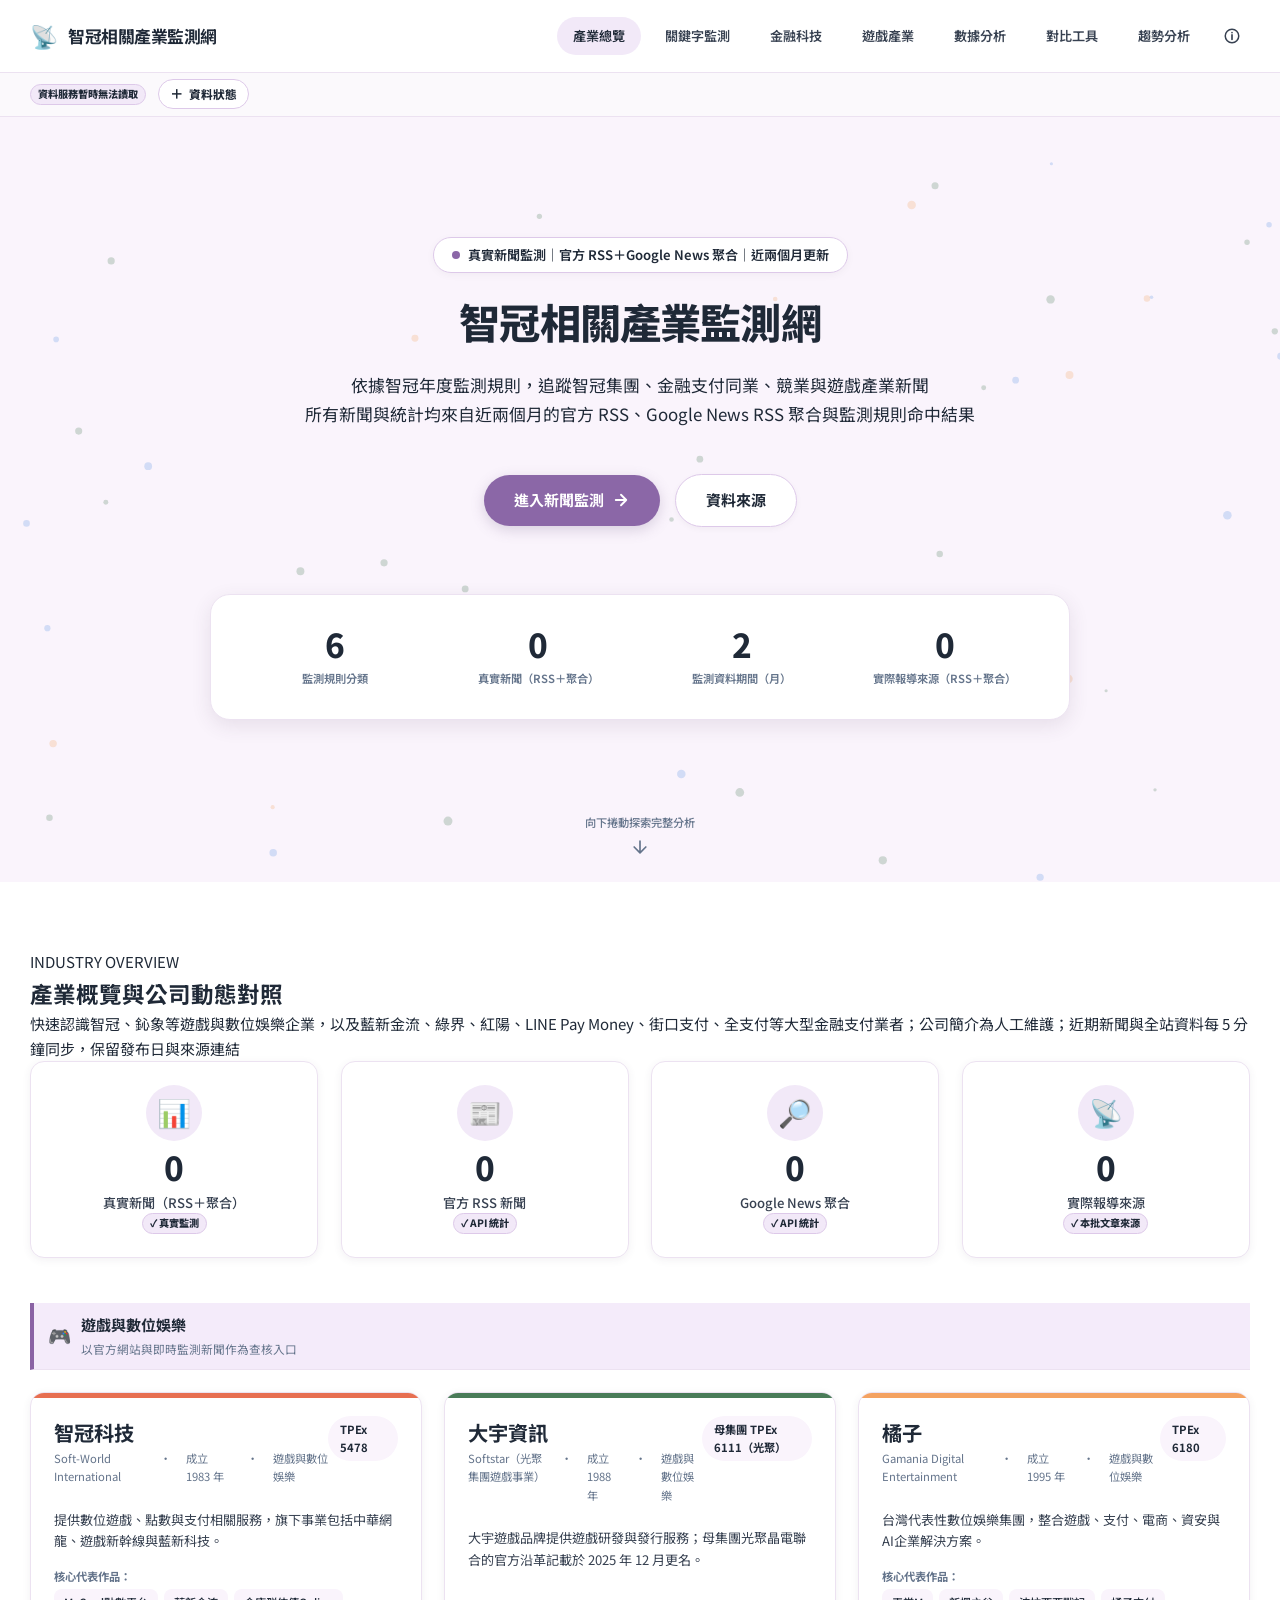
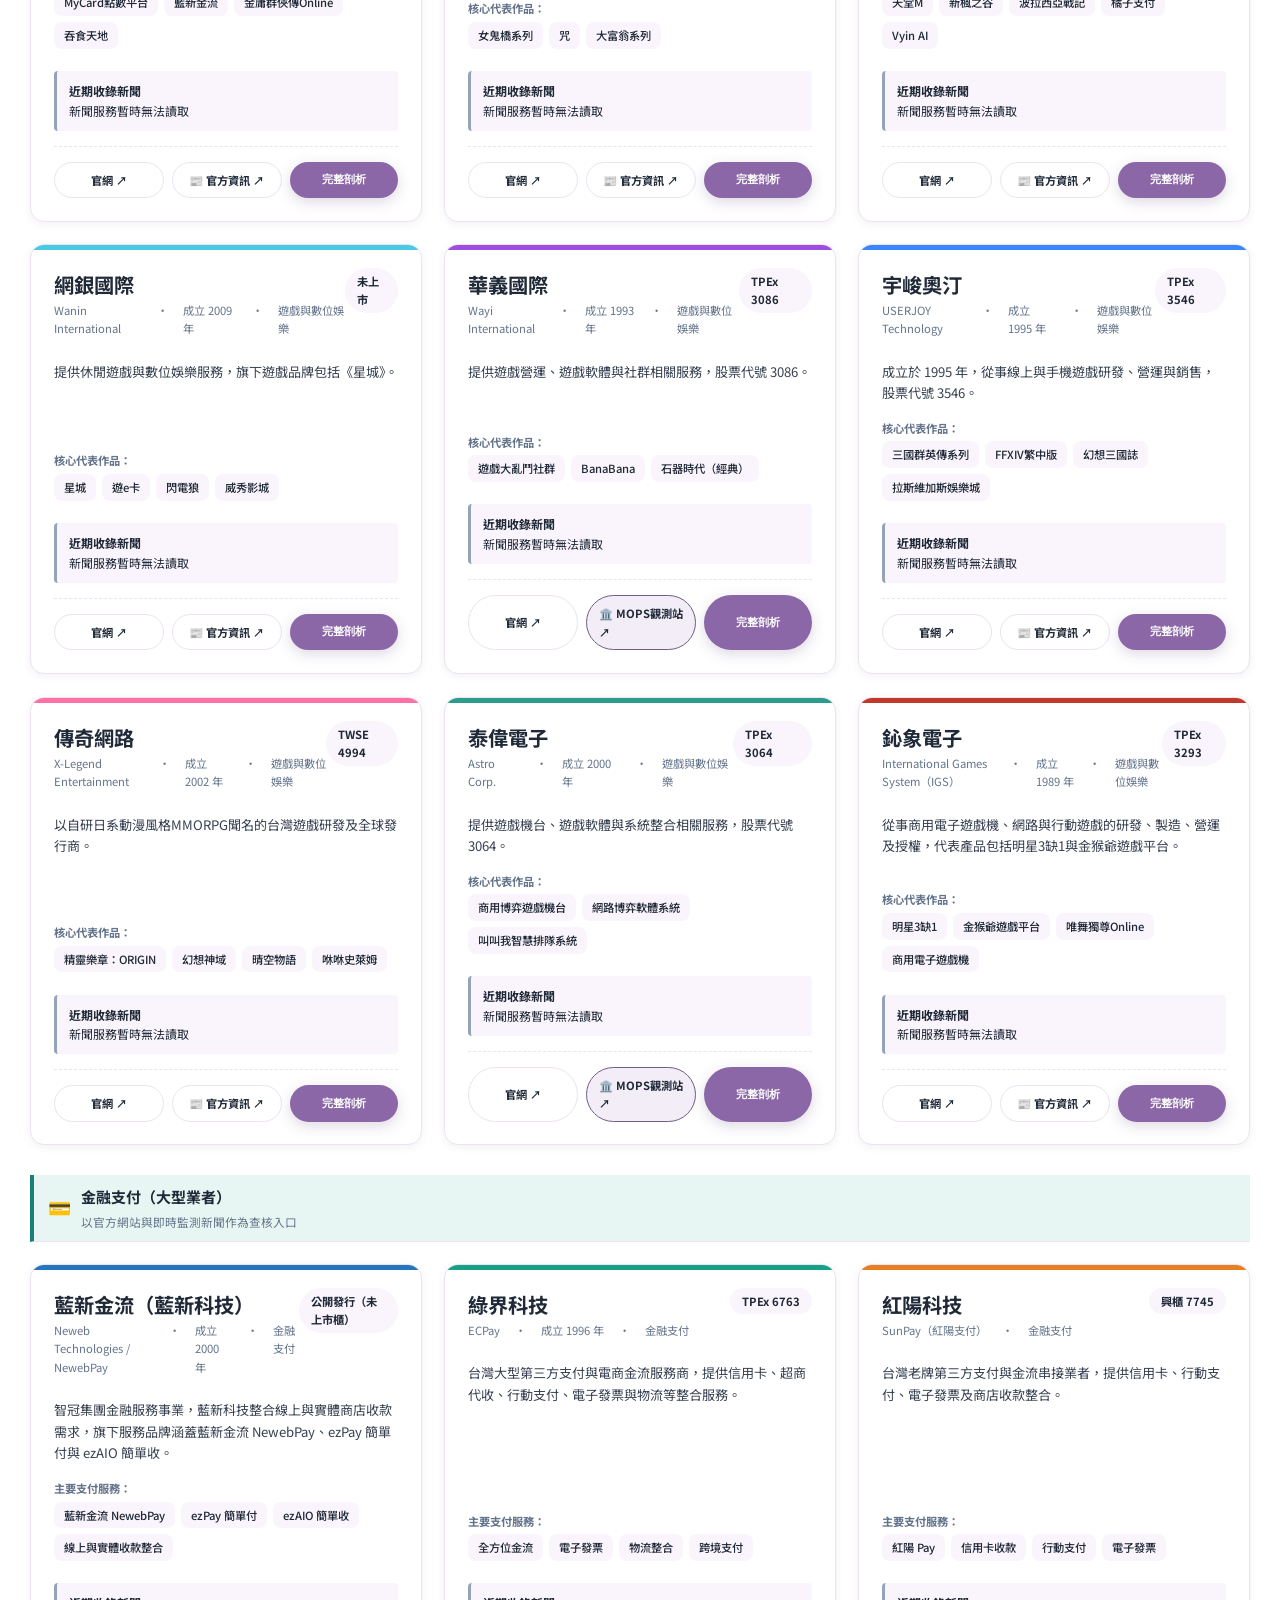
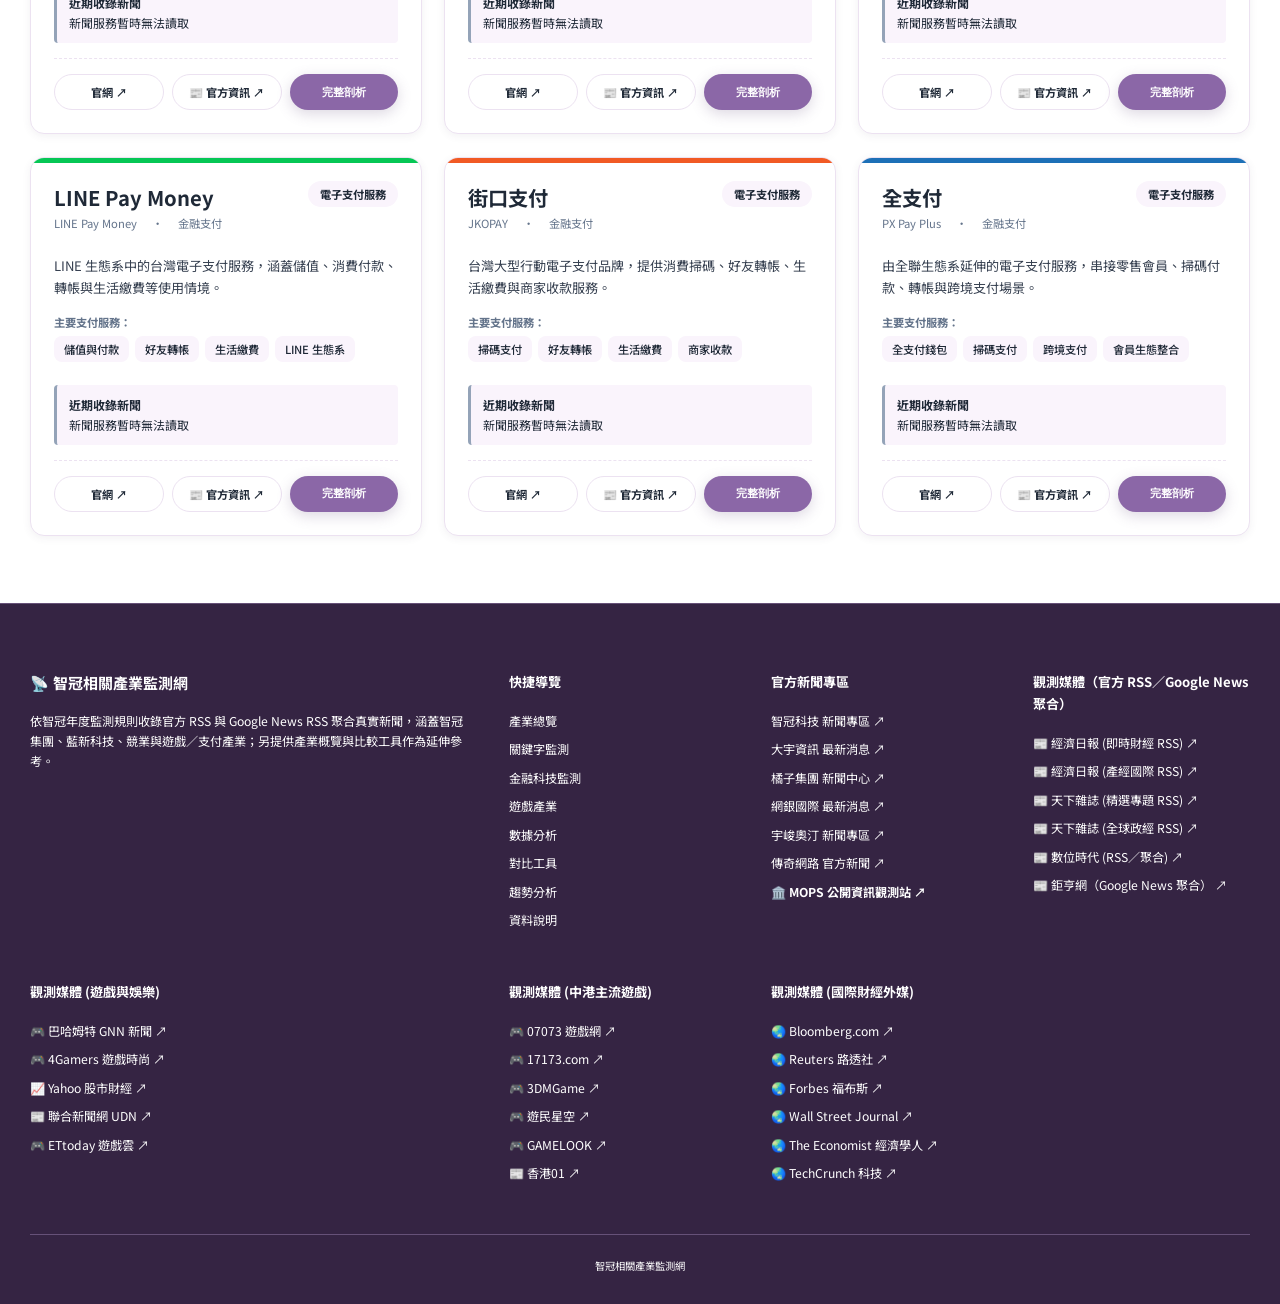
==== commit cc471553: "Sort stablecoin news by date before topic priority" ====
--- a/index.html
+++ b/index.html
@@ -429,7 +429,7 @@
                 <h2 class="section-title">金融科技與<span class="text-gradient">穩定幣監測</span></h2>
                 <details class="section-context-details">
                     <summary class="section-context-toggle">本頁監測說明</summary>
-                    <p class="section-subtitle section-context-content">預設優先顯示台灣支付；整合國內支付、國際金融科技與穩定幣／鏈上結算規則。穩定幣視圖優先排列奧丁丁／OwlPay 相關新聞。僅呈現近兩個月、官方 RSS 或 Google News RSS 聚合且可開啟原文的新聞</p>
+                    <p class="section-subtitle section-context-content">預設優先顯示台灣支付；整合國內支付、國際金融科技與穩定幣／鏈上結算規則。穩定幣新聞依日期由新到舊排列，同日優先顯示奧丁丁／OwlPay 相關新聞。僅呈現近兩個月、官方 RSS 或 Google News RSS 聚合且可開啟原文的新聞</p>
                 </details>
             </div>
 
@@ -443,7 +443,7 @@
                     <button class="fintech-mode-button active" type="button" data-fintech-mode="taiwan">台灣支付（優先）</button>
                     <button class="fintech-mode-button" type="button" data-fintech-mode="softworld">智冠金融服務</button>
                     <button class="fintech-mode-button" type="button" data-fintech-mode="international">國際金融科技</button>
-                    <button class="fintech-mode-button" type="button" data-fintech-mode="stablecoin">穩定幣與鏈上結算（奧丁丁優先）</button>
+                    <button class="fintech-mode-button" type="button" data-fintech-mode="stablecoin">穩定幣與鏈上結算（最新優先）</button>
                 </div>
                 <div class="fintech-filter-controls">
                     <label class="sr-only" for="fintechSourceFilter">依來源篩選</label>
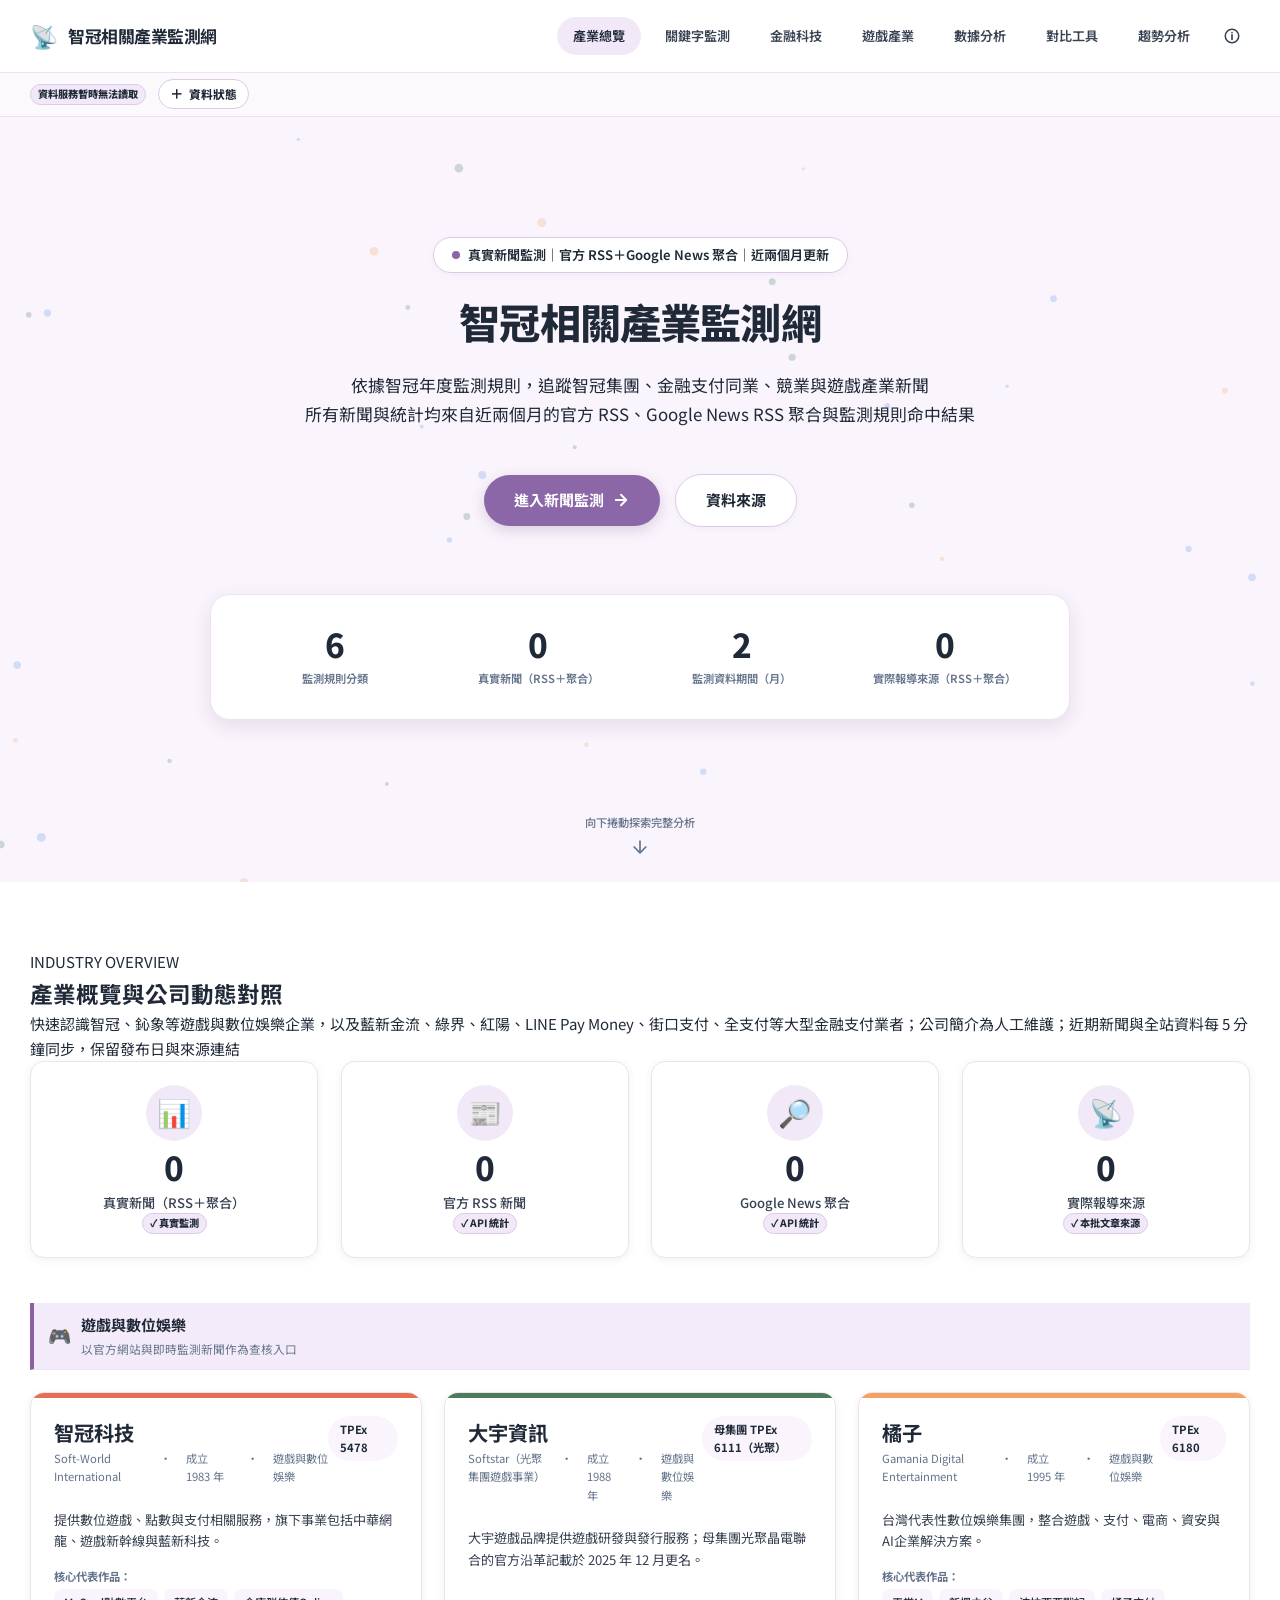
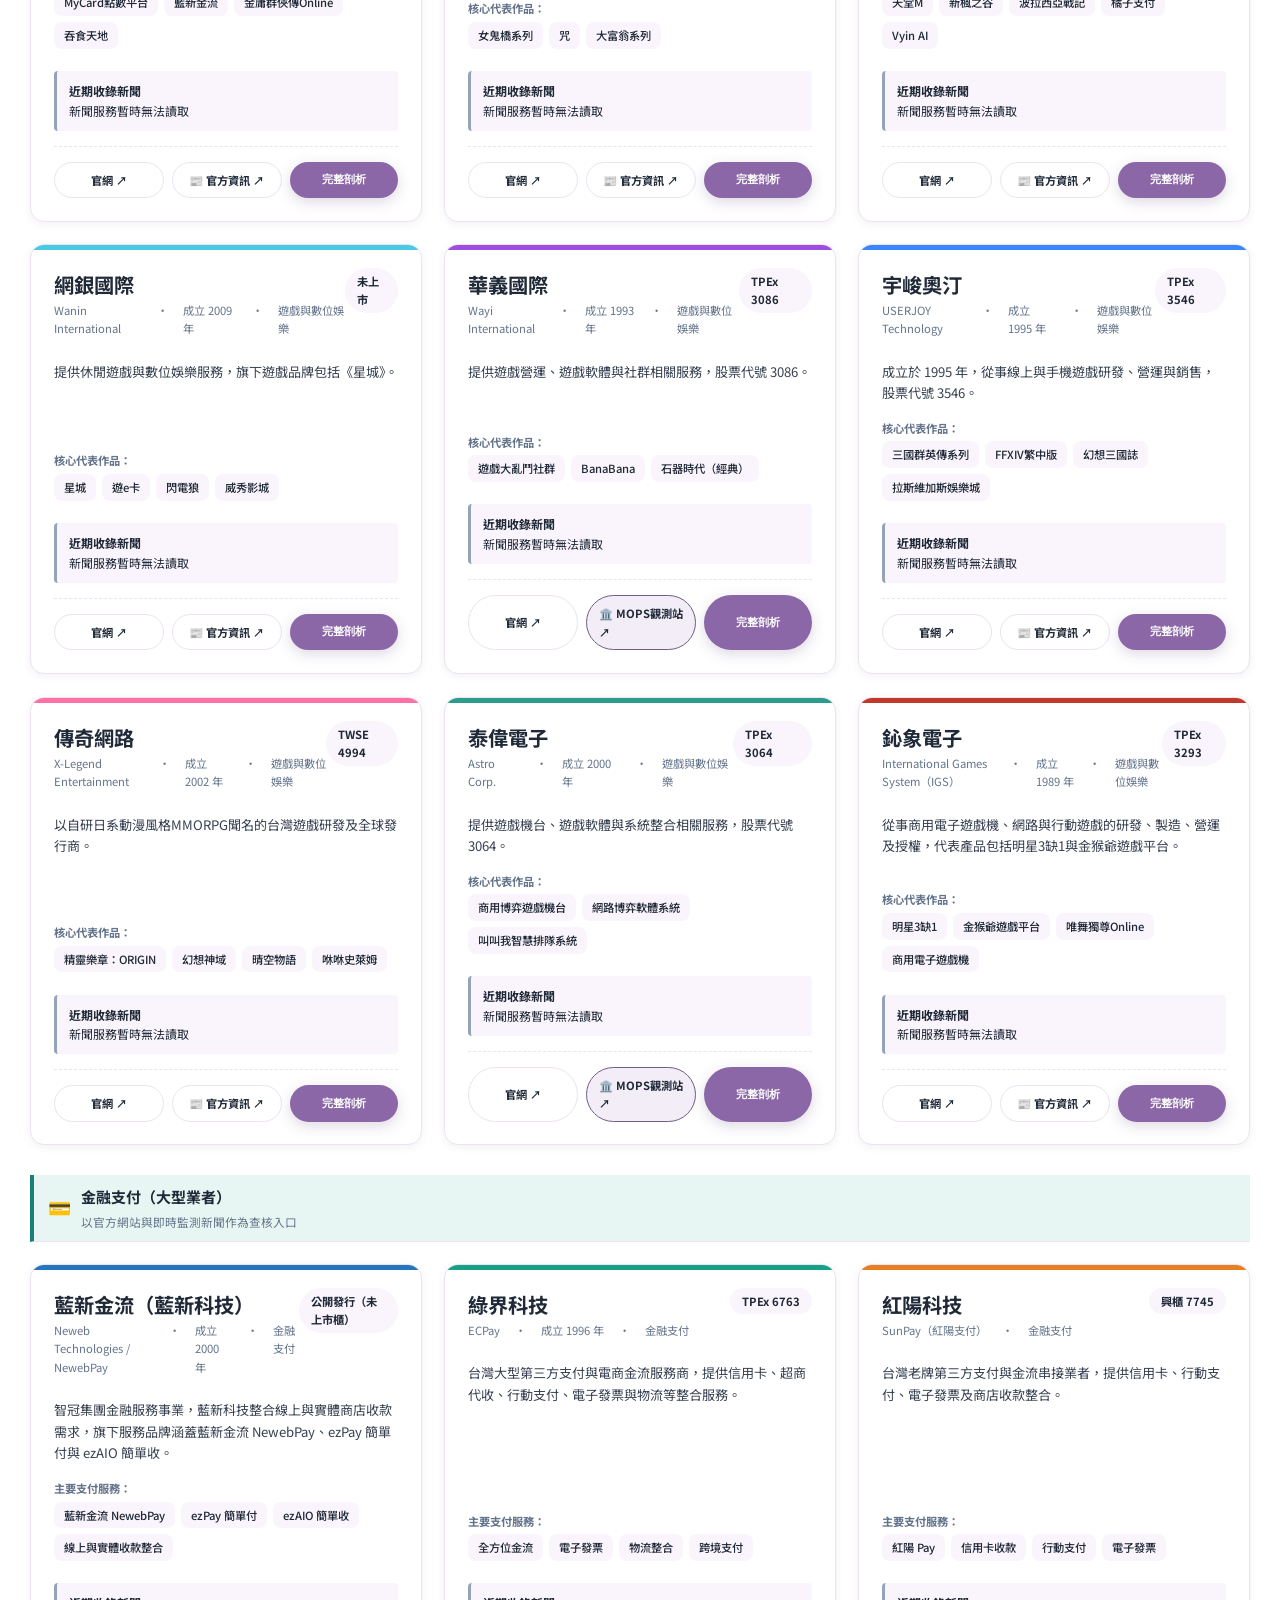
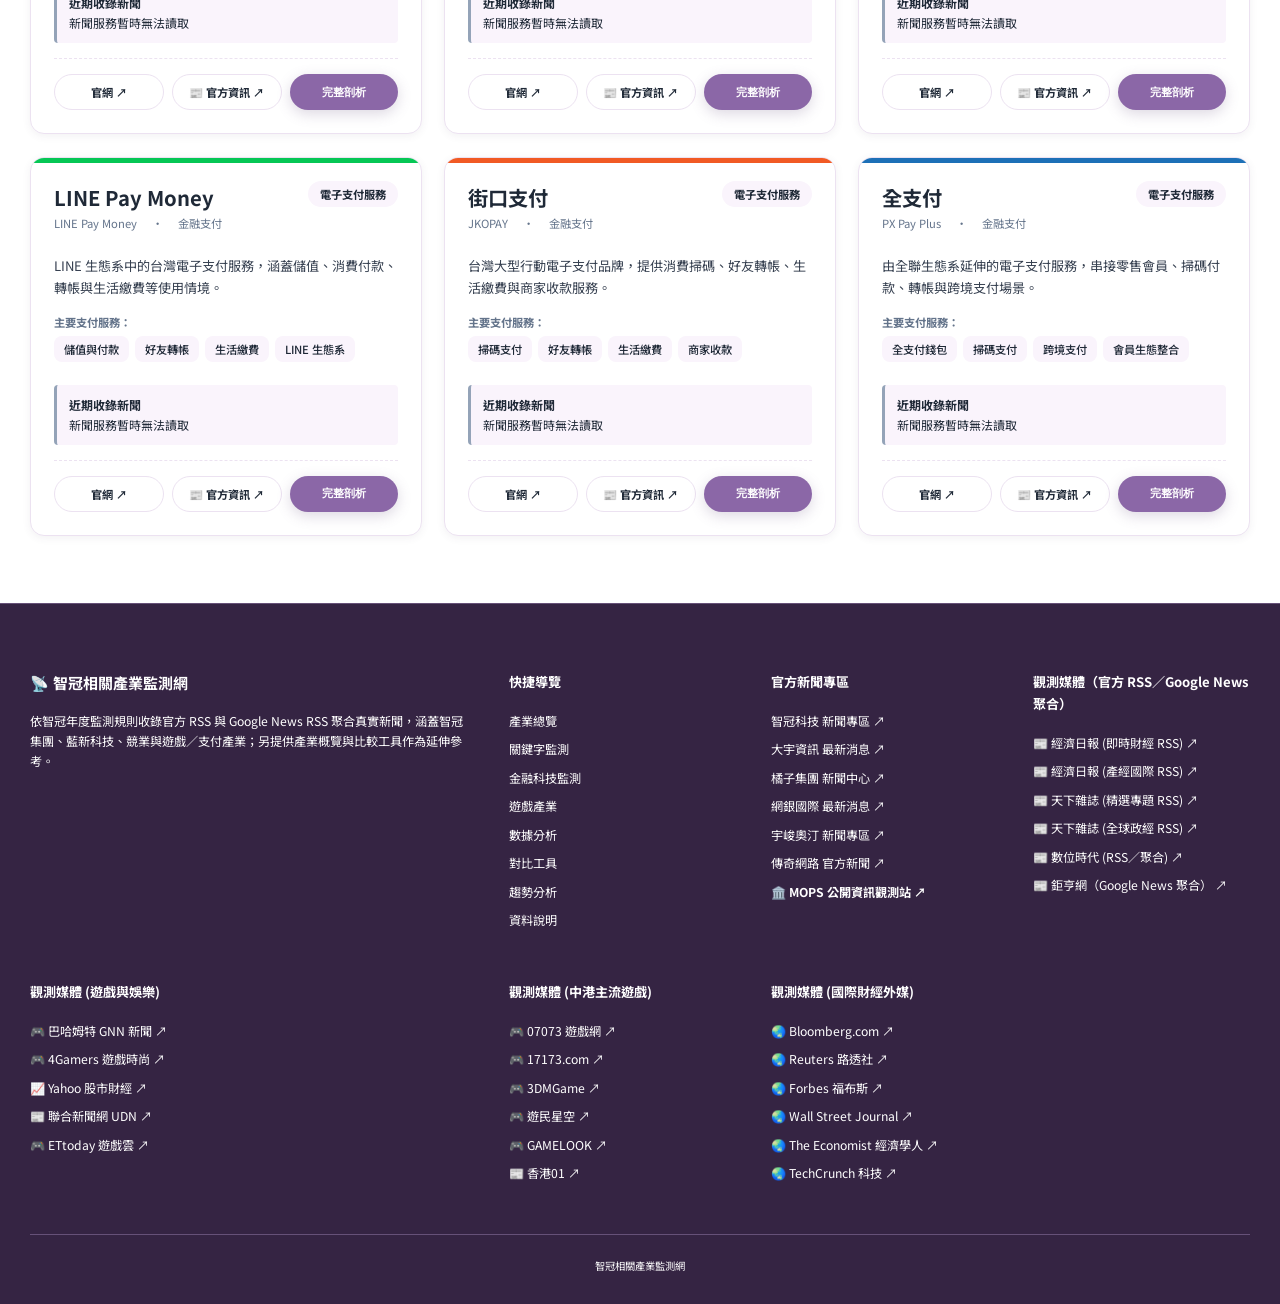
==== commit cb342afd: "Expand gaming monitoring with detailed topics and event rules" ====
--- a/index.html
+++ b/index.html
@@ -23,7 +23,7 @@
     <link rel="stylesheet" href="css/index.css?v=20260929_06">
     <link rel="stylesheet" href="css/components.css?v=20261005_02">
     <link rel="stylesheet" href="css/animations.css?v=20260929_01">
-    <link rel="stylesheet" href="css/enhancements.css?v=20260930_01">
+    <link rel="stylesheet" href="css/enhancements.css?v=20261109_02">
 
     <!-- Favicon -->
     <link rel="icon" href="data:image/svg+xml,<svg xmlns='http://www.w3.org/2000/svg' viewBox='0 0 100 100'><text y='.9em' font-size='90'>📡</text></svg>">
@@ -405,10 +405,20 @@
                 </div>
             </div>
 
-            <div class="fintech-keyword-pills gaming-keyword-pills animate-on-scroll" id="gamingKeywordPills" aria-label="本頁遊戲監測範圍"></div>
+            <div class="fintech-keyword-pills gaming-keyword-pills animate-on-scroll" id="gamingKeywordPills" role="group" aria-label="遊戲監測子主題"></div>
+            <details class="fintech-glossary gaming-glossary gaming-advanced">
+                <summary class="fintech-glossary-toggle">進階篩選：市場、平台與事件</summary>
+                <div class="gaming-advanced-fields">
+                    <label>市場提及<select class="filter-select" id="gamingMarketFilter"><option value="">全部市場</option></select></label>
+                    <label>平台提及<select class="filter-select" id="gamingPlatformFilter"><option value="">全部平台</option></select></label>
+                    <label>事件階段<select class="filter-select" id="gamingEventFilter"><option value="">全部事件</option></select></label>
+                    <label>內容性質<select class="filter-select" id="gamingContentFilter"><option value="">全部內容</option><option value="industry">產業與新遊事件</option><option value="operation">產品營運與活動</option><option value="player">攻略與玩家話題</option><option value="unclassified">未細分</option></select></label>
+                </div>
+            </details>
+            <p class="fintech-result-count" id="gamingActiveFilters" aria-live="polite"></p>
             <details class="fintech-glossary gaming-glossary">
                 <summary class="fintech-glossary-toggle">資料範圍與監測口徑</summary>
-                <div class="fintech-glossary-content"><strong>收錄範圍：</strong>本頁只使用智冠集團／旗下遊戲與 IP、遊戲競業、高營收手遊與重點手遊，以及遊戲平台、主機、電競技術與中國遊戲版號審批等正式規則。版號新聞涵蓋國產、進口及審批變更，繁簡關鍵字皆納入；獲批不代表已上線。手遊項目只以直接遊戲名稱或明確別名命中，不公開排名、合作狀態或內部標記。支付、金融科技、發票、一般行銷與非遊戲商業新聞不會因同時出現在其他分類而列入。<strong>版號查核：</strong><a href="https://www.nppa.gov.cn/bsfw/jggs/yxspjg/gcwlyxspxx/" target="_blank" rel="noopener noreferrer">國產官方公告</a>、<a href="https://www.nppa.gov.cn/bsfw/jggs/yxspjg/jkwlyxspxx/" target="_blank" rel="noopener noreferrer">進口官方公告</a>、<a href="https://www.nppa.gov.cn/bsfw/jggs/yxspjg/yxspbgxx/" target="_blank" rel="noopener noreferrer">審批變更</a>。<strong>來源標示：</strong>官方 RSS 與 Google News RSS 聚合會分別標示；Google News 聚合並不等同媒體官方 RSS。每則文章均保留命中詞、資料類型與原文連結供追溯。</div>
+                <div class="fintech-glossary-content"><strong>收錄範圍：</strong>本頁只使用智冠集團／旗下遊戲與 IP、遊戲競業、高營收手遊與重點手遊，以及遊戲平台、主機、電競技術與中國遊戲版號審批等正式規則。版號新聞涵蓋國產、進口及審批變更，繁簡關鍵字皆納入；獲批不代表已上線。手遊項目只以直接遊戲名稱或明確別名命中，不公開排名、合作狀態或內部標記。App商店抽成、外部付款與監管等明確政策亦收錄於平台子主題；一般支付或金融新聞不因此列入。市場與平台標籤表示文中提及，實際發行狀態以原文為準。<strong>版號查核：</strong><a href="https://www.nppa.gov.cn/bsfw/jggs/yxspjg/gcwlyxspxx/" target="_blank" rel="noopener noreferrer">國產官方公告</a>、<a href="https://www.nppa.gov.cn/bsfw/jggs/yxspjg/jkwlyxspxx/" target="_blank" rel="noopener noreferrer">進口官方公告</a>、<a href="https://www.nppa.gov.cn/bsfw/jggs/yxspjg/yxspbgxx/" target="_blank" rel="noopener noreferrer">審批變更</a>。<strong>來源標示：</strong>官方 RSS 與 Google News RSS 聚合會分別標示；Google News 聚合並不等同媒體官方 RSS。每則文章均保留命中詞、資料類型與原文連結供追溯。</div>
             </details>
             <p class="fintech-result-count gaming-result-count" id="gamingResultCount">正在載入遊戲產業真實新聞</p>
             <div class="fintech-news-grid gaming-news-grid" id="gamingNewsGrid"></div>
@@ -743,6 +753,7 @@
     <script src="js/compare.js?v=20261002_01"></script>
     <script src="js/refresh.js?v=20261001_05"></script>
     <script src="js/monitoring.js?v=20261013_01"></script>
-    <script src="js/app.js?v=20261013_01"></script>
+    <script src="js/gaming.js?v=20261109_02"></script>
+    <script src="js/app.js?v=20261109_02"></script>
 </body>
 </html>
--- a/css/enhancements.css
+++ b/css/enhancements.css
@@ -1221,6 +1221,13 @@
   color: #ffffff;
 }
 
+.gaming-topic-button { font-size: .82rem; white-space: normal; }
+.gaming-advanced-fields { display: grid; grid-template-columns: repeat(auto-fit, minmax(min(100%, 190px), 1fr)); gap: 12px; padding: 16px; }
+.gaming-advanced-fields label { display: grid; gap: 6px; color: var(--text-primary); }
+.gaming-advanced-fields select { width: 100%; min-width: 0; }
+.gaming-event-facts { display: flex; flex-wrap: wrap; gap: 6px; margin: 8px 0; }
+#gaming .gaming-mode-buttons { flex-wrap: wrap; }
+#gaming .gaming-topic-button { cursor: pointer; }
 .gaming-scope-pill {
   border-color: #c9d8f2;
   background: #f6f9ff;
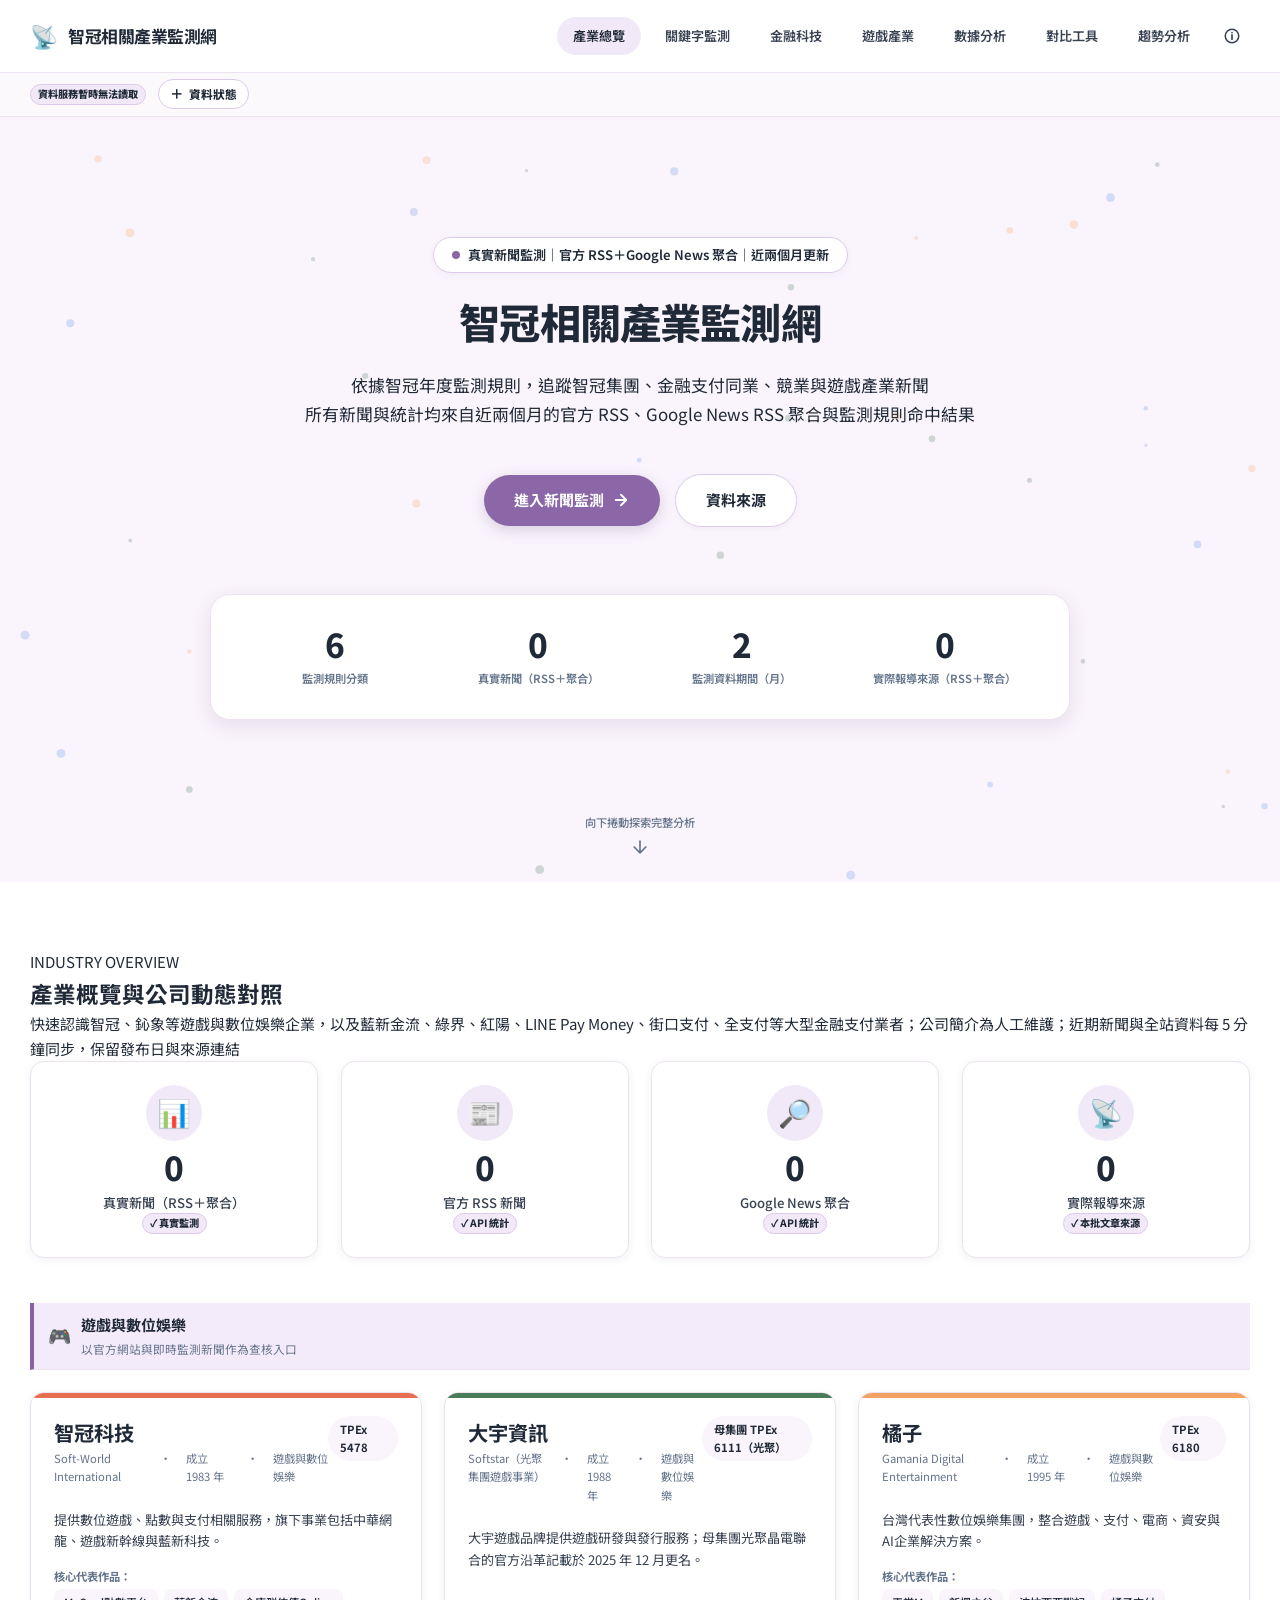
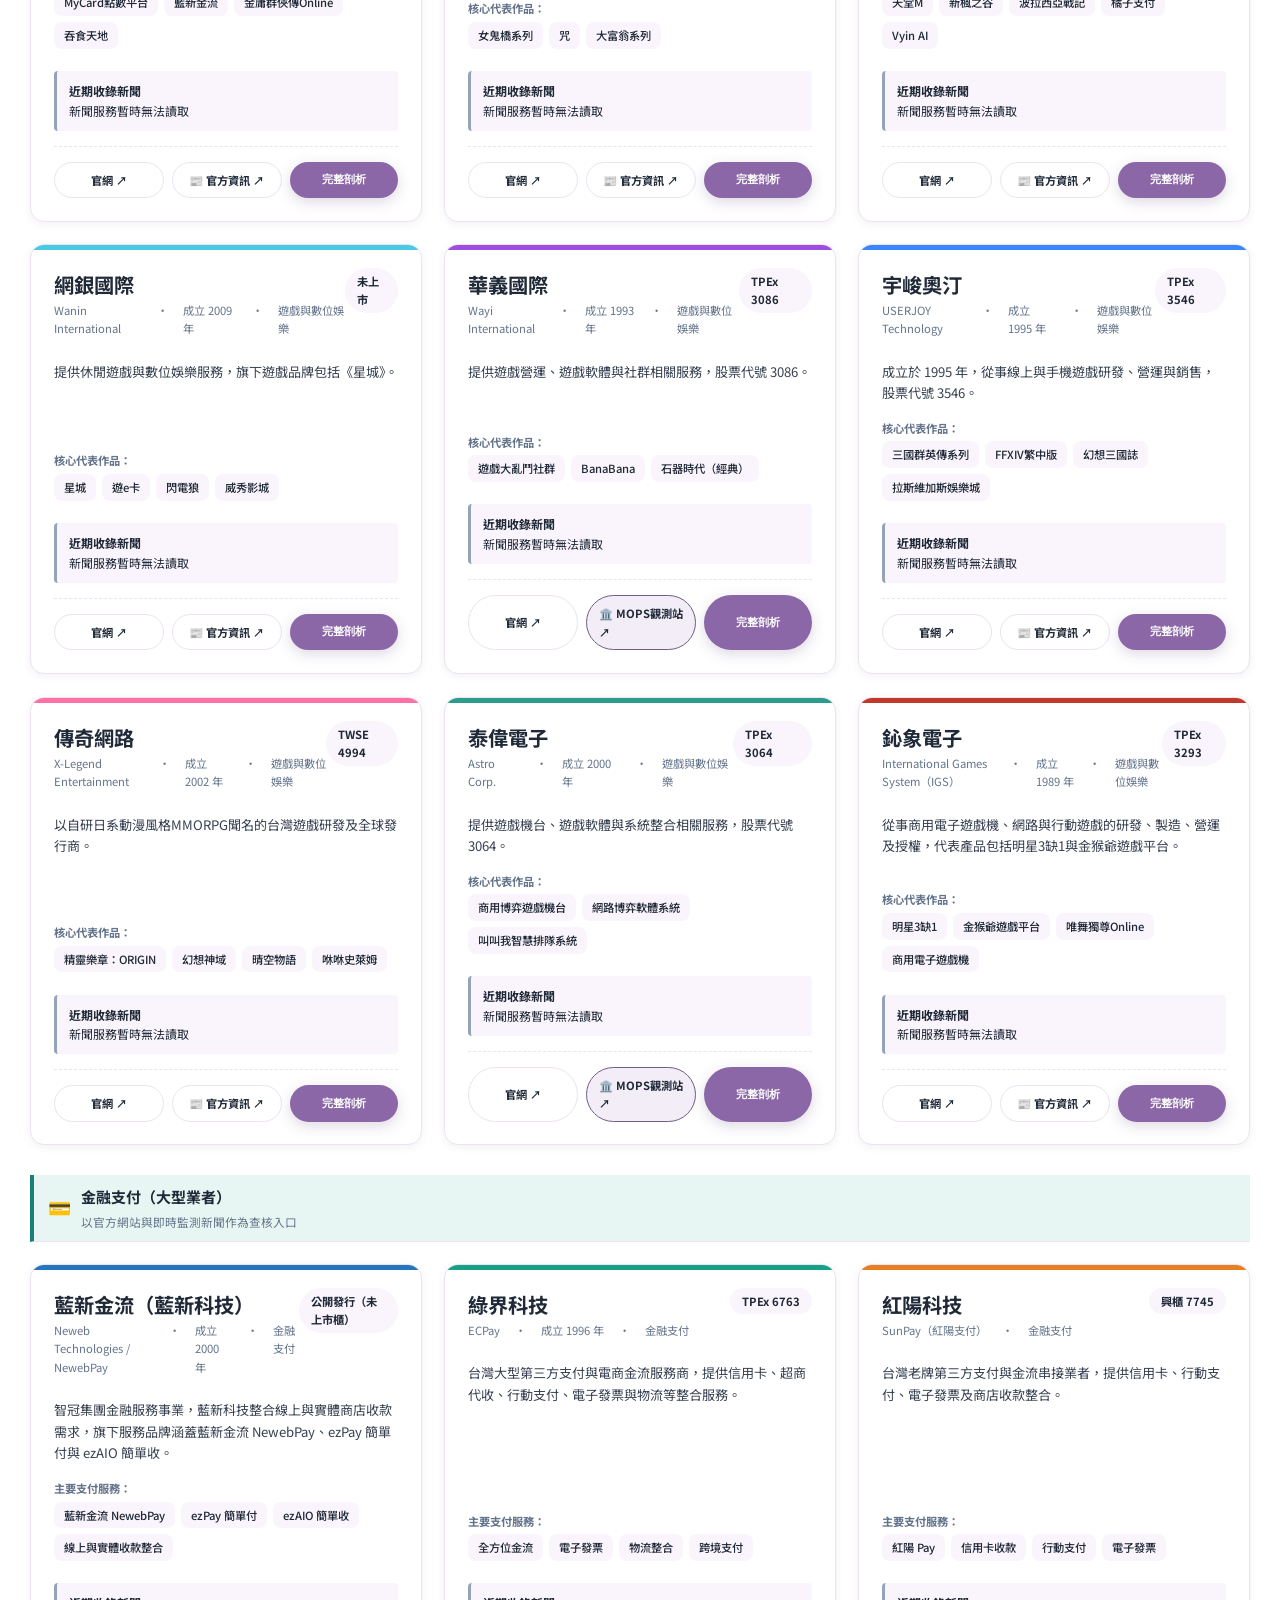
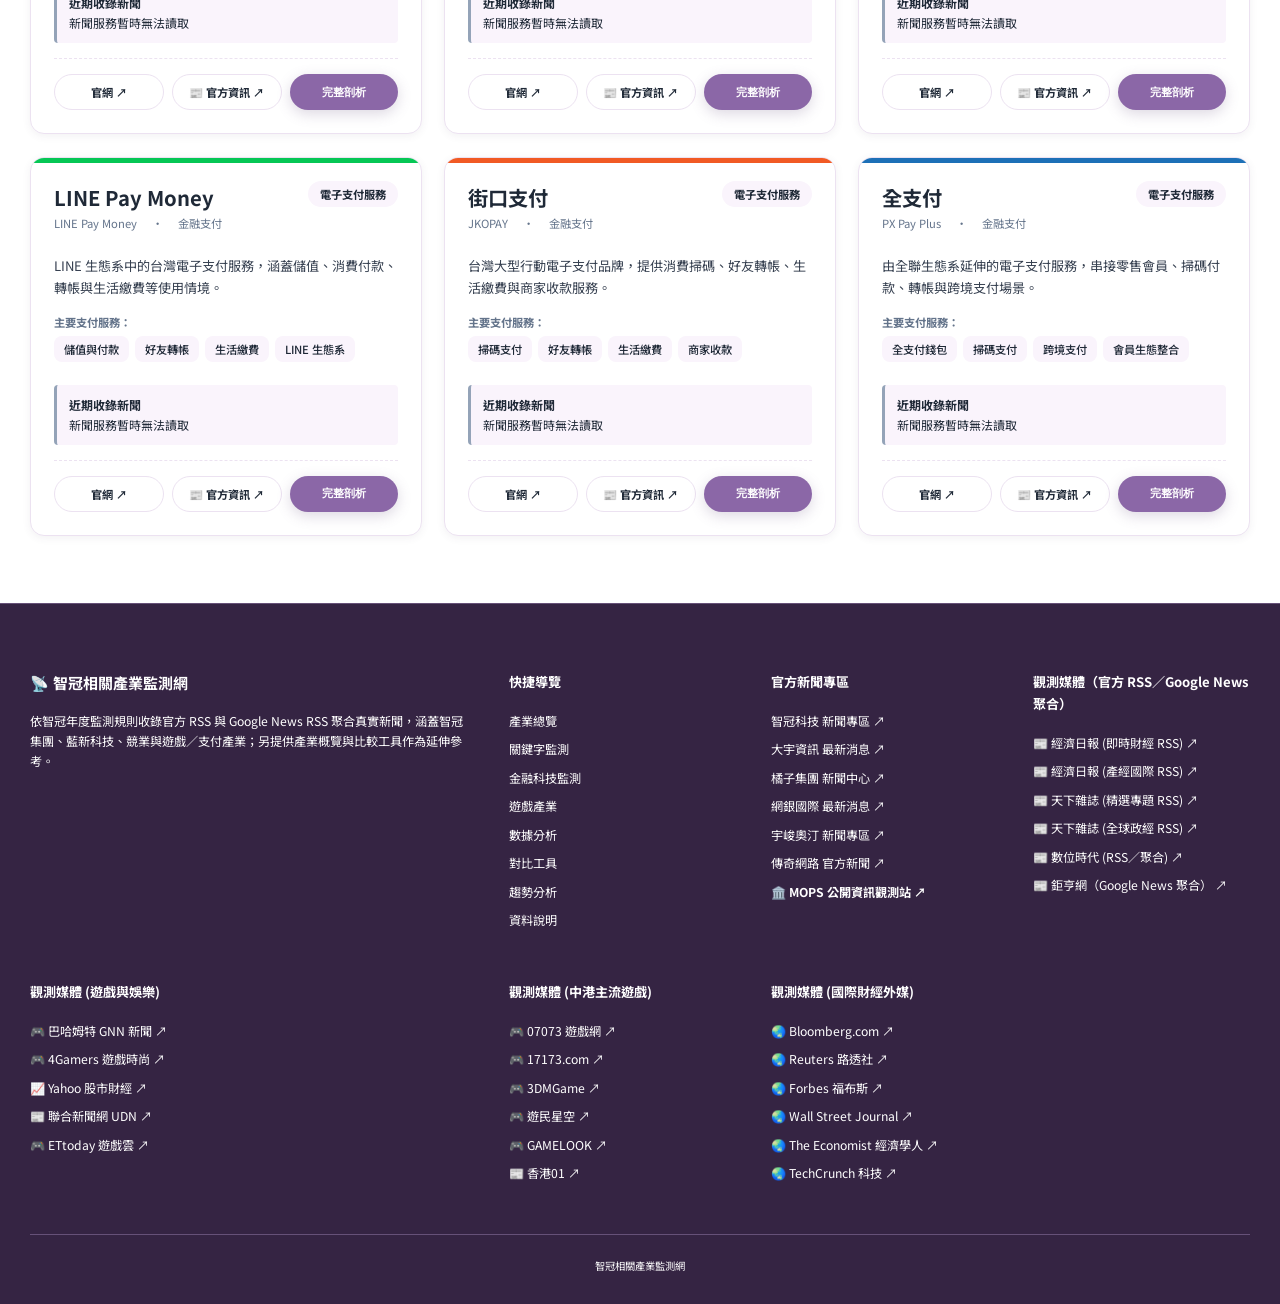
==== commit 7b1f398f: "Keep monitoring status readable when D1 read quota is exhausted" ====
--- a/index.html
+++ b/index.html
@@ -751,9 +751,9 @@
     <script src="js/coverage.js?v=20261005_02"></script>
     <script src="js/charts.js?v=20261001_05"></script>
     <script src="js/compare.js?v=20261002_01"></script>
-    <script src="js/refresh.js?v=20261001_05"></script>
+    <script src="js/refresh.js?v=20261109_03"></script>
     <script src="js/monitoring.js?v=20261013_01"></script>
     <script src="js/gaming.js?v=20261109_02"></script>
-    <script src="js/app.js?v=20261109_02"></script>
+    <script src="js/app.js?v=20261109_03"></script>
 </body>
 </html>
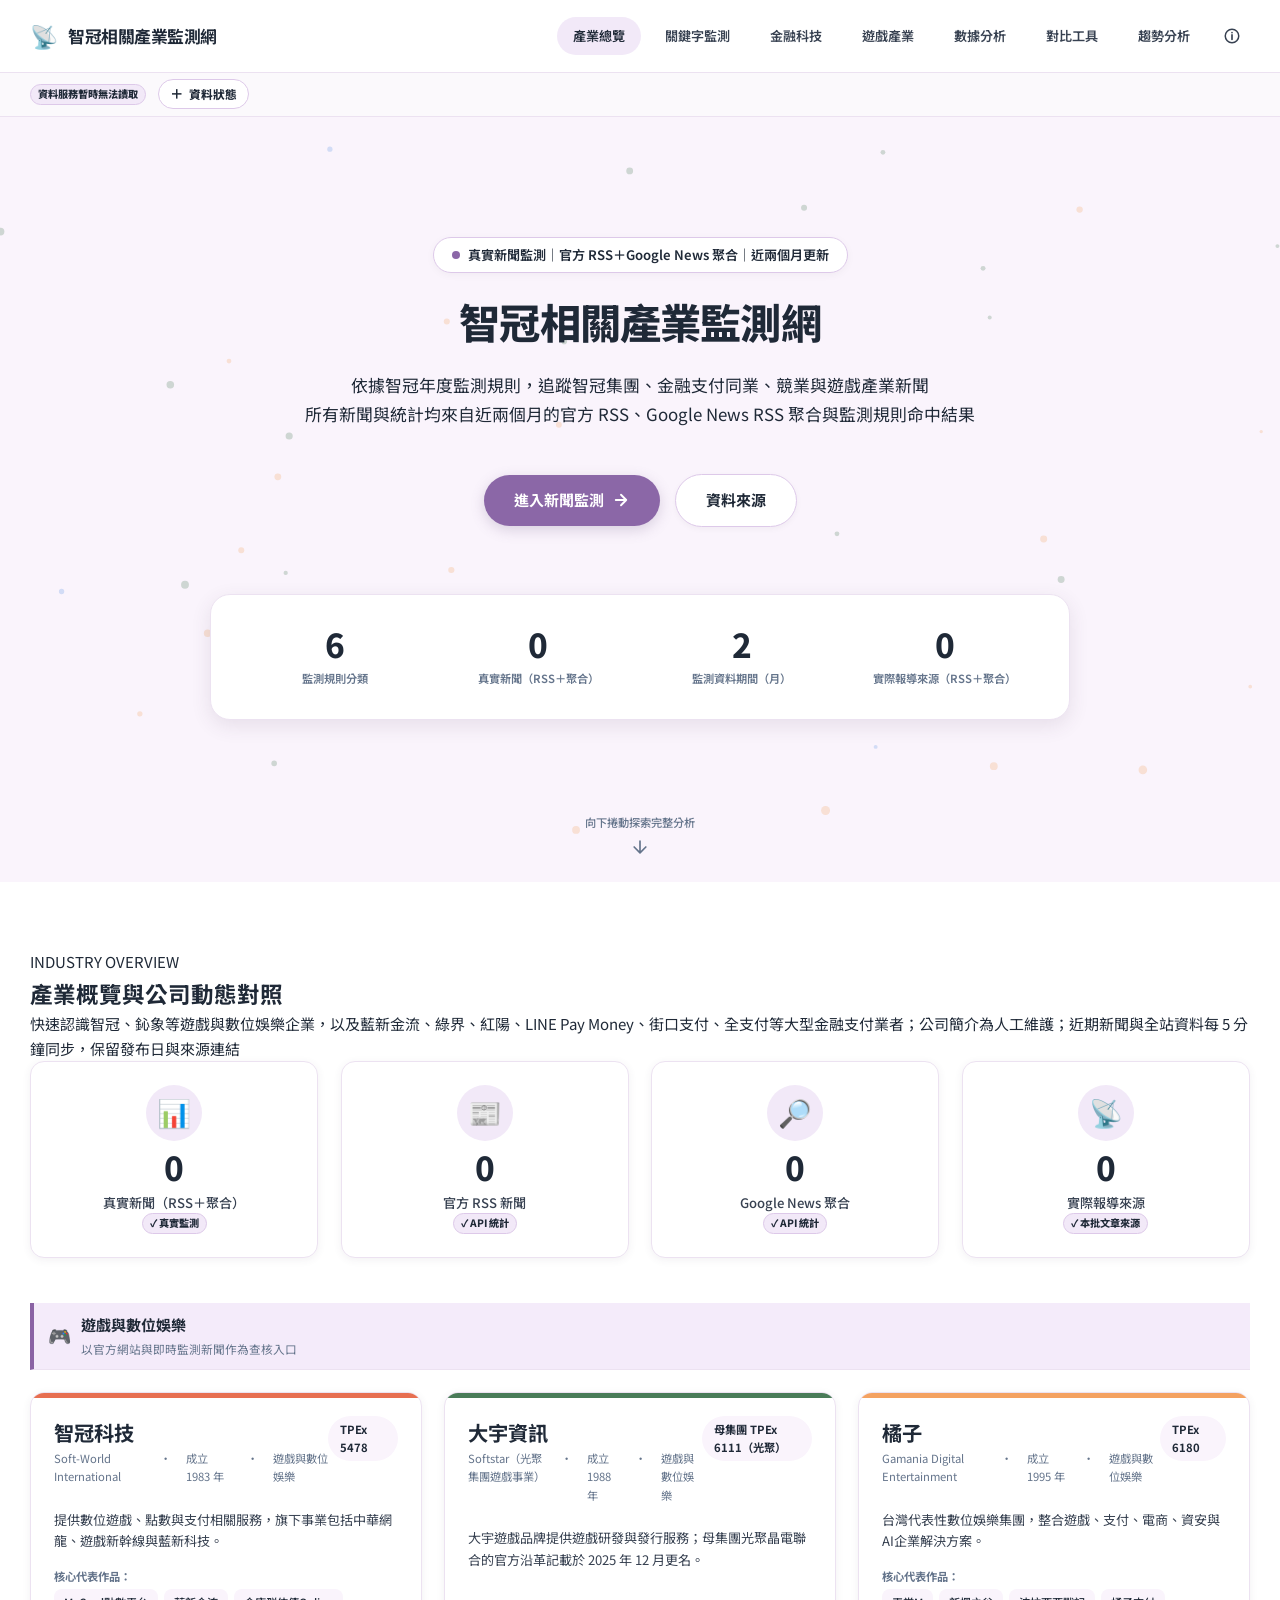
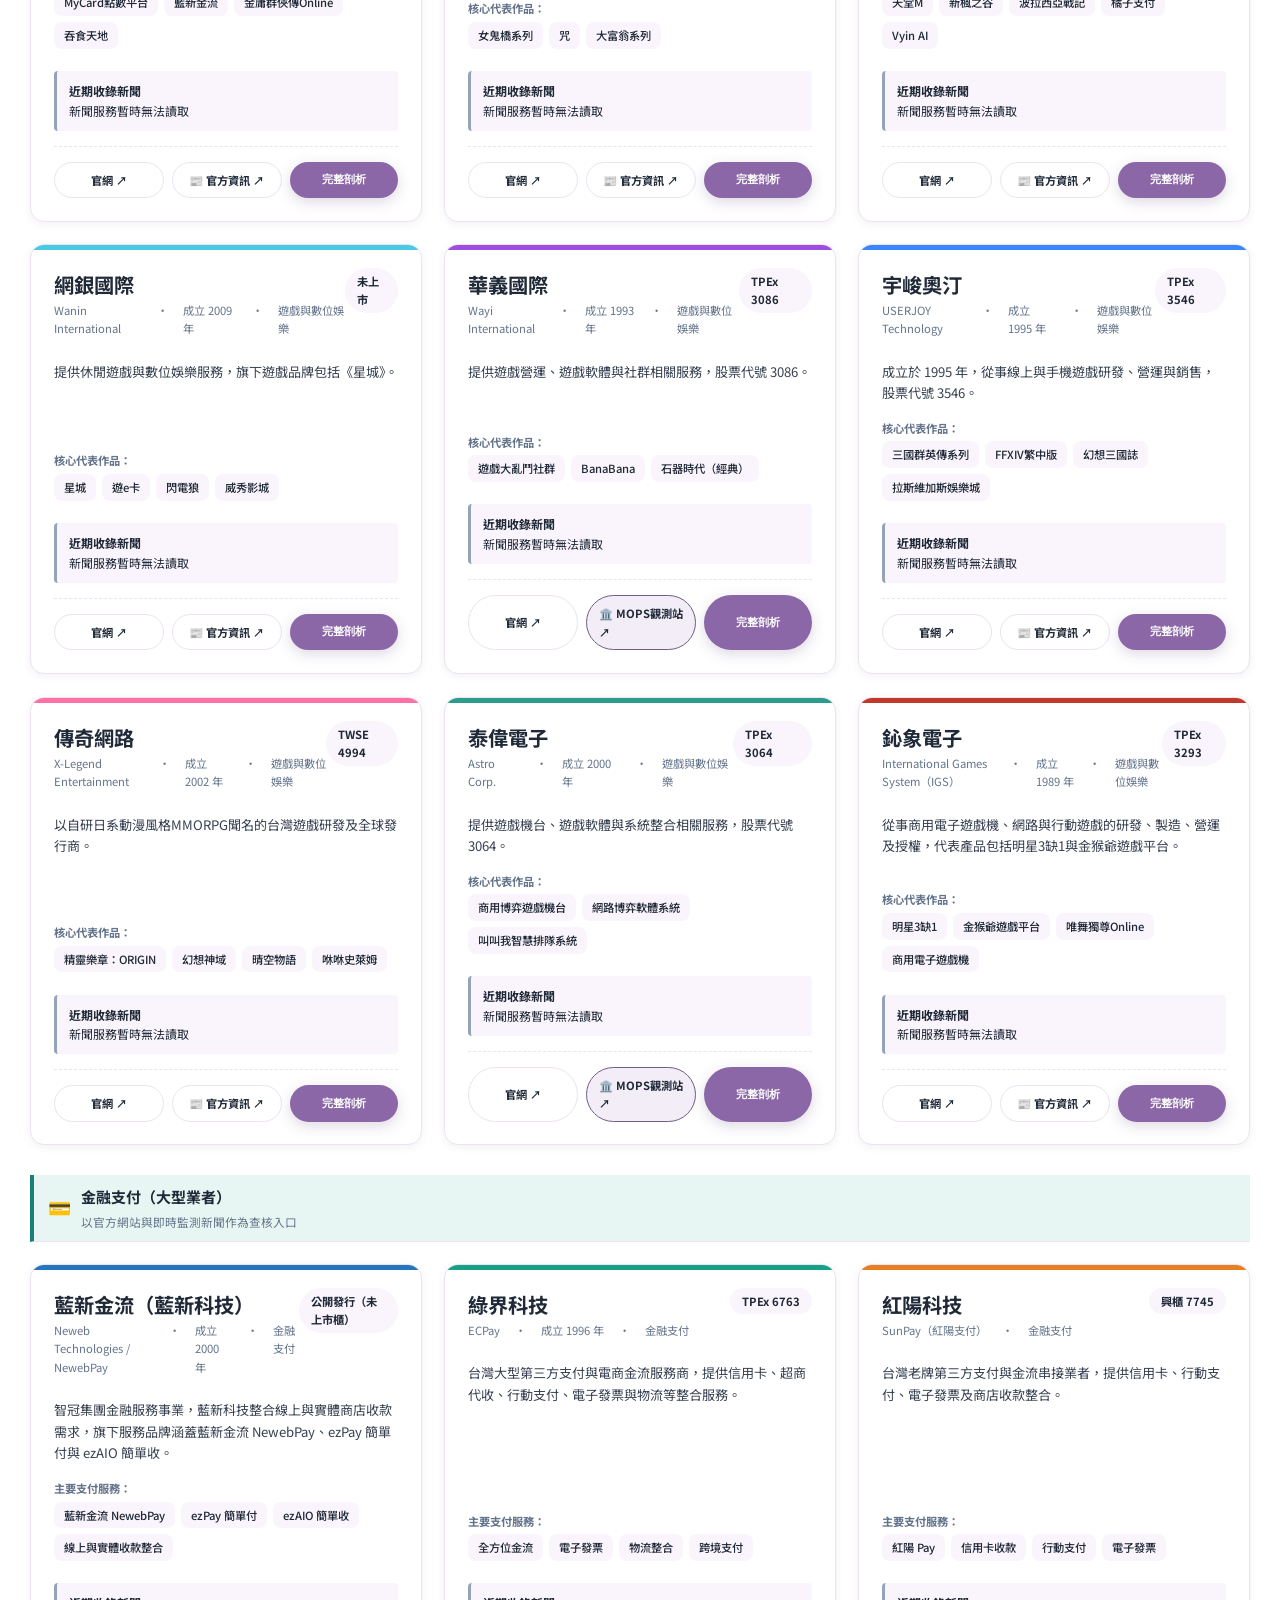
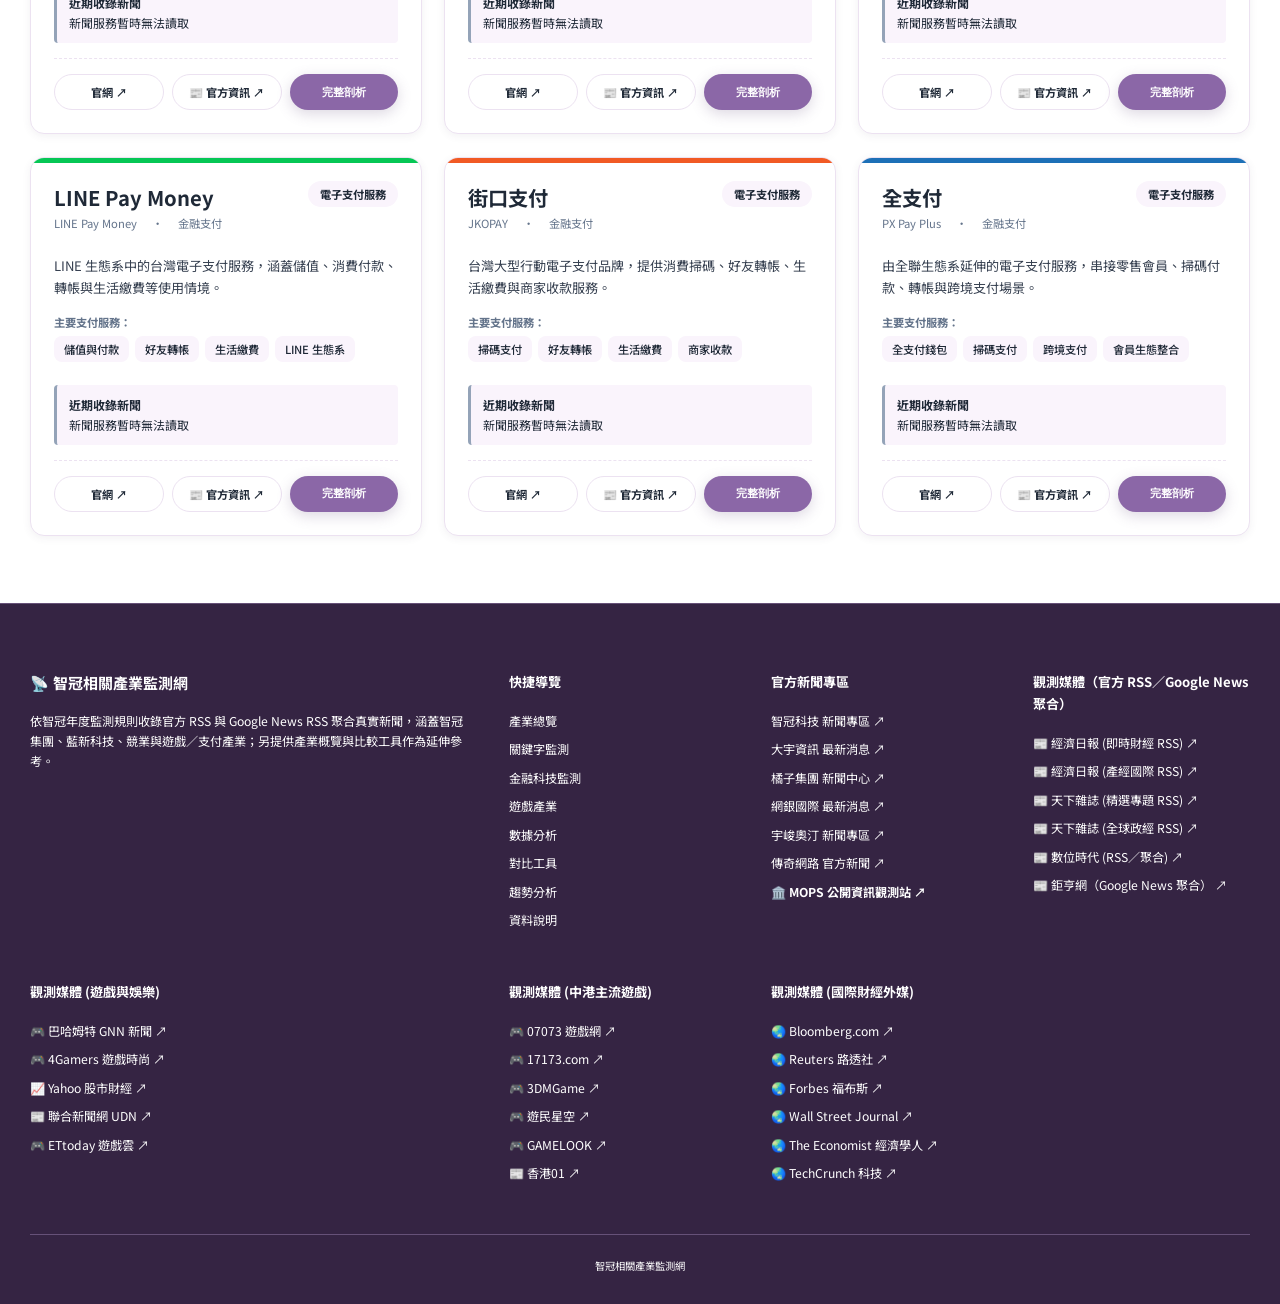
==== commit 9fa56c2a: "Distinguish newly announced game services from new game releases" ====
--- a/index.html
+++ b/index.html
@@ -753,7 +753,7 @@
     <script src="js/compare.js?v=20261002_01"></script>
     <script src="js/refresh.js?v=20261109_03"></script>
     <script src="js/monitoring.js?v=20261013_01"></script>
-    <script src="js/gaming.js?v=20261109_02"></script>
+    <script src="js/gaming.js?v=20261109_03"></script>
     <script src="js/app.js?v=20261109_03"></script>
 </body>
 </html>
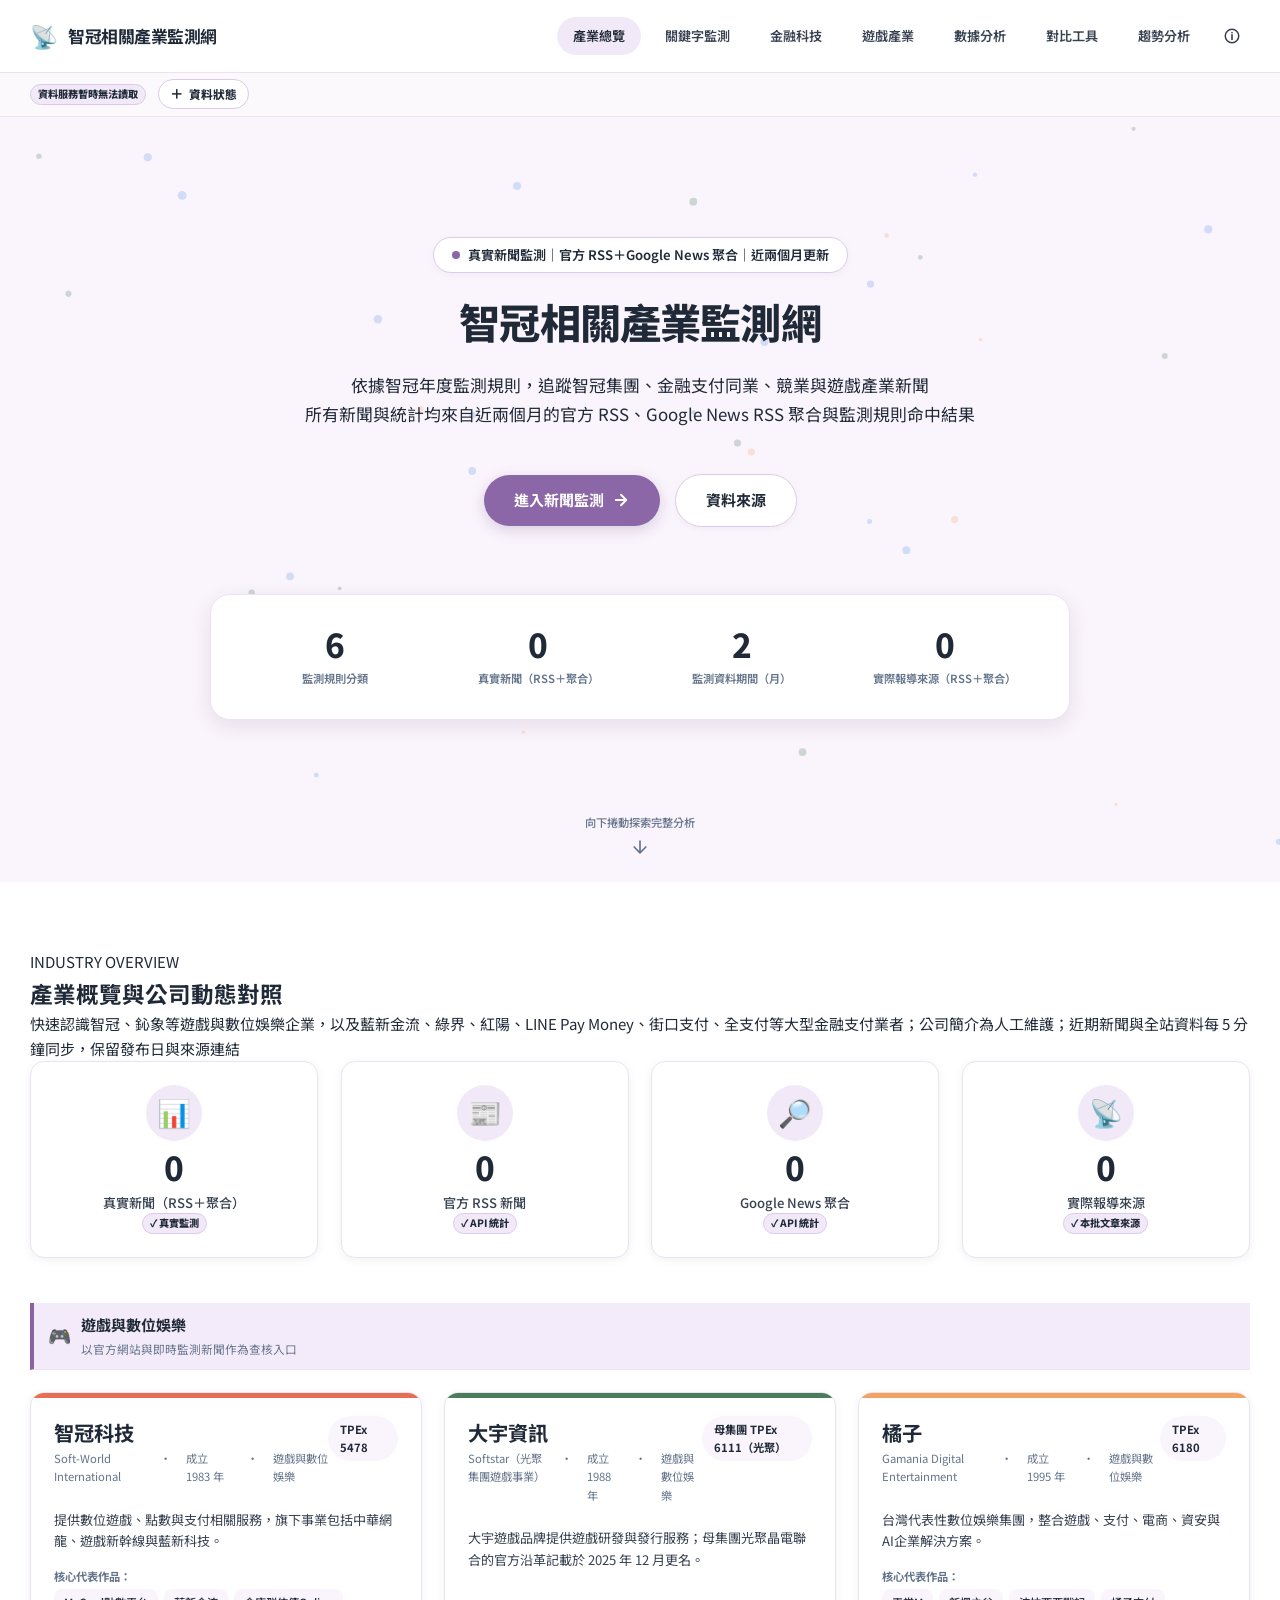
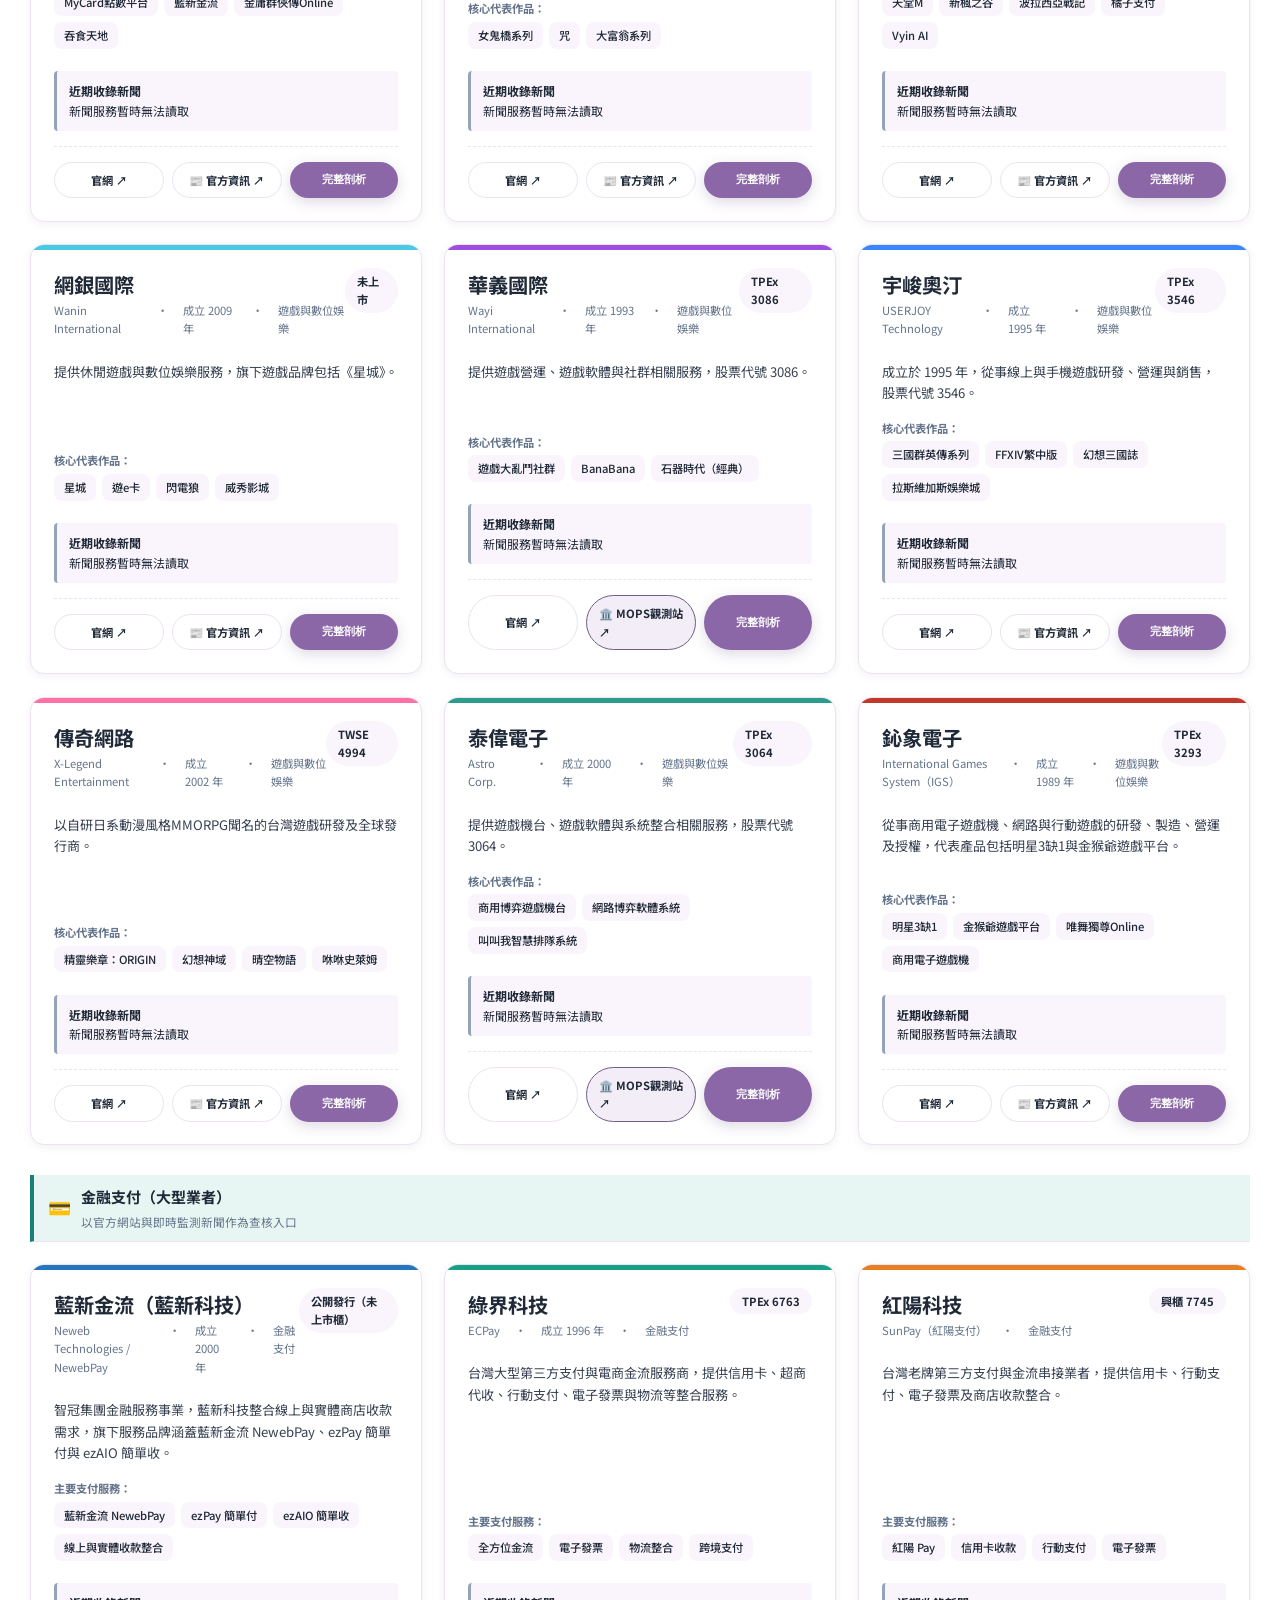
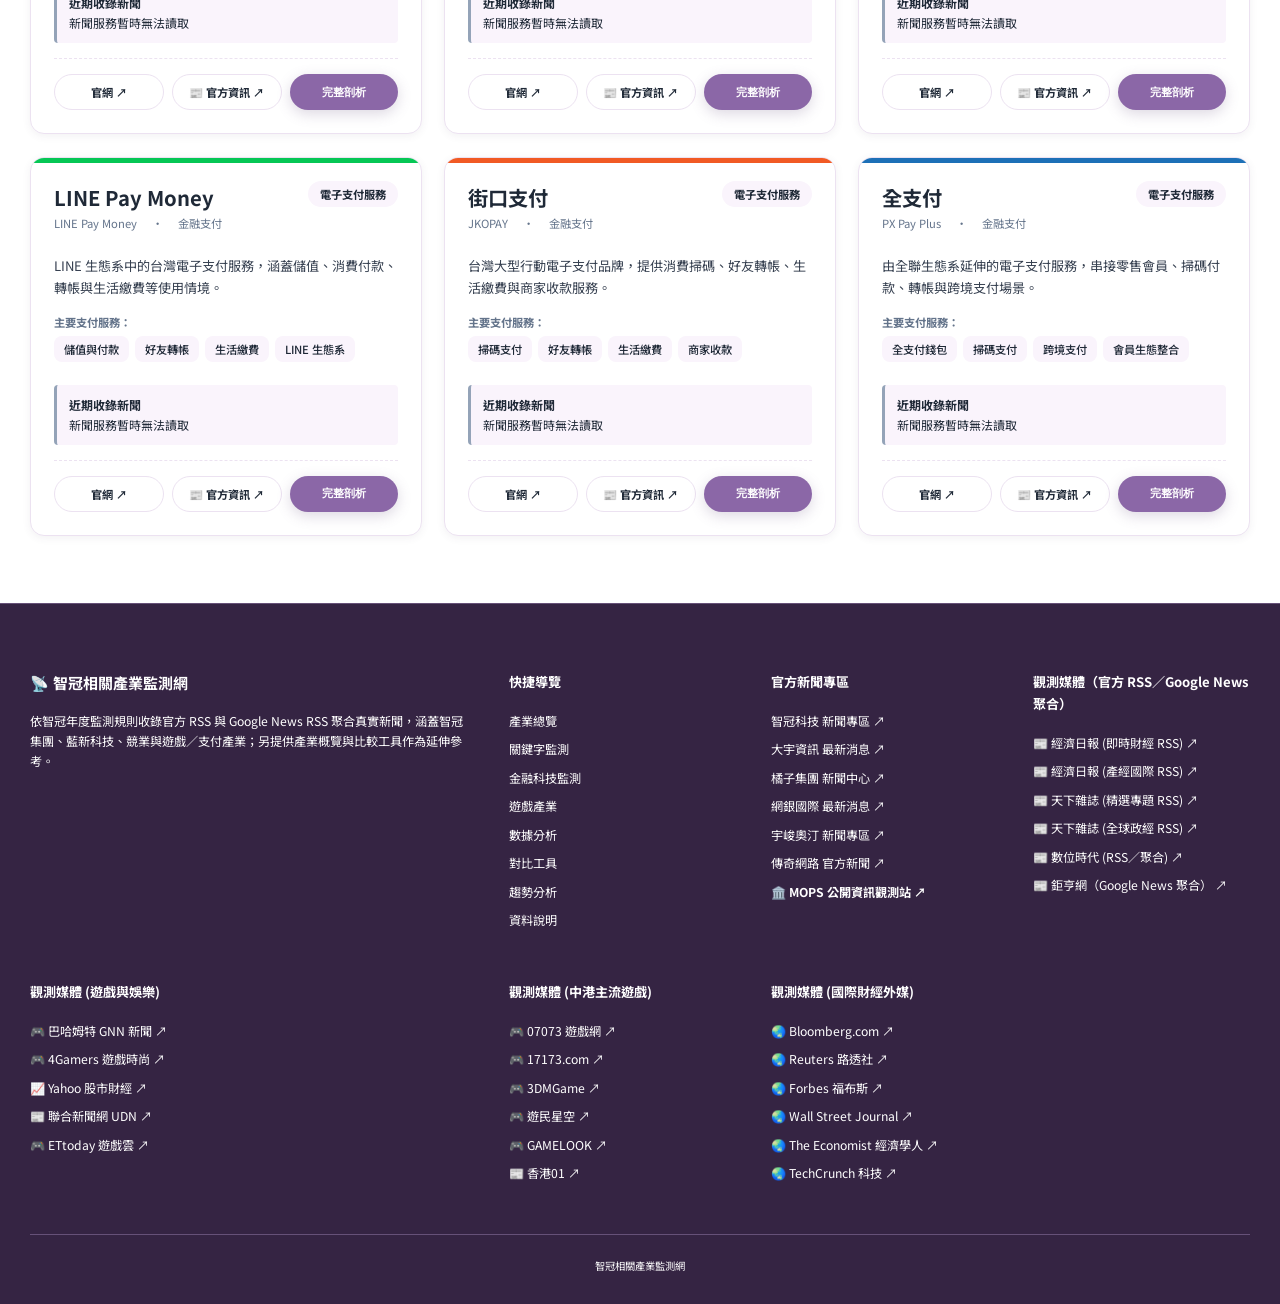
==== commit ede5174c: "Pin article pagination to one verified publication snapshot" ====
--- a/index.html
+++ b/index.html
@@ -752,7 +752,7 @@
     <script src="js/charts.js?v=20261001_05"></script>
     <script src="js/compare.js?v=20261002_01"></script>
     <script src="js/refresh.js?v=20261109_03"></script>
-    <script src="js/monitoring.js?v=20261013_01"></script>
+    <script src="js/monitoring.js?v=20261109_04"></script>
     <script src="js/gaming.js?v=20261109_03"></script>
     <script src="js/app.js?v=20261109_03"></script>
 </body>
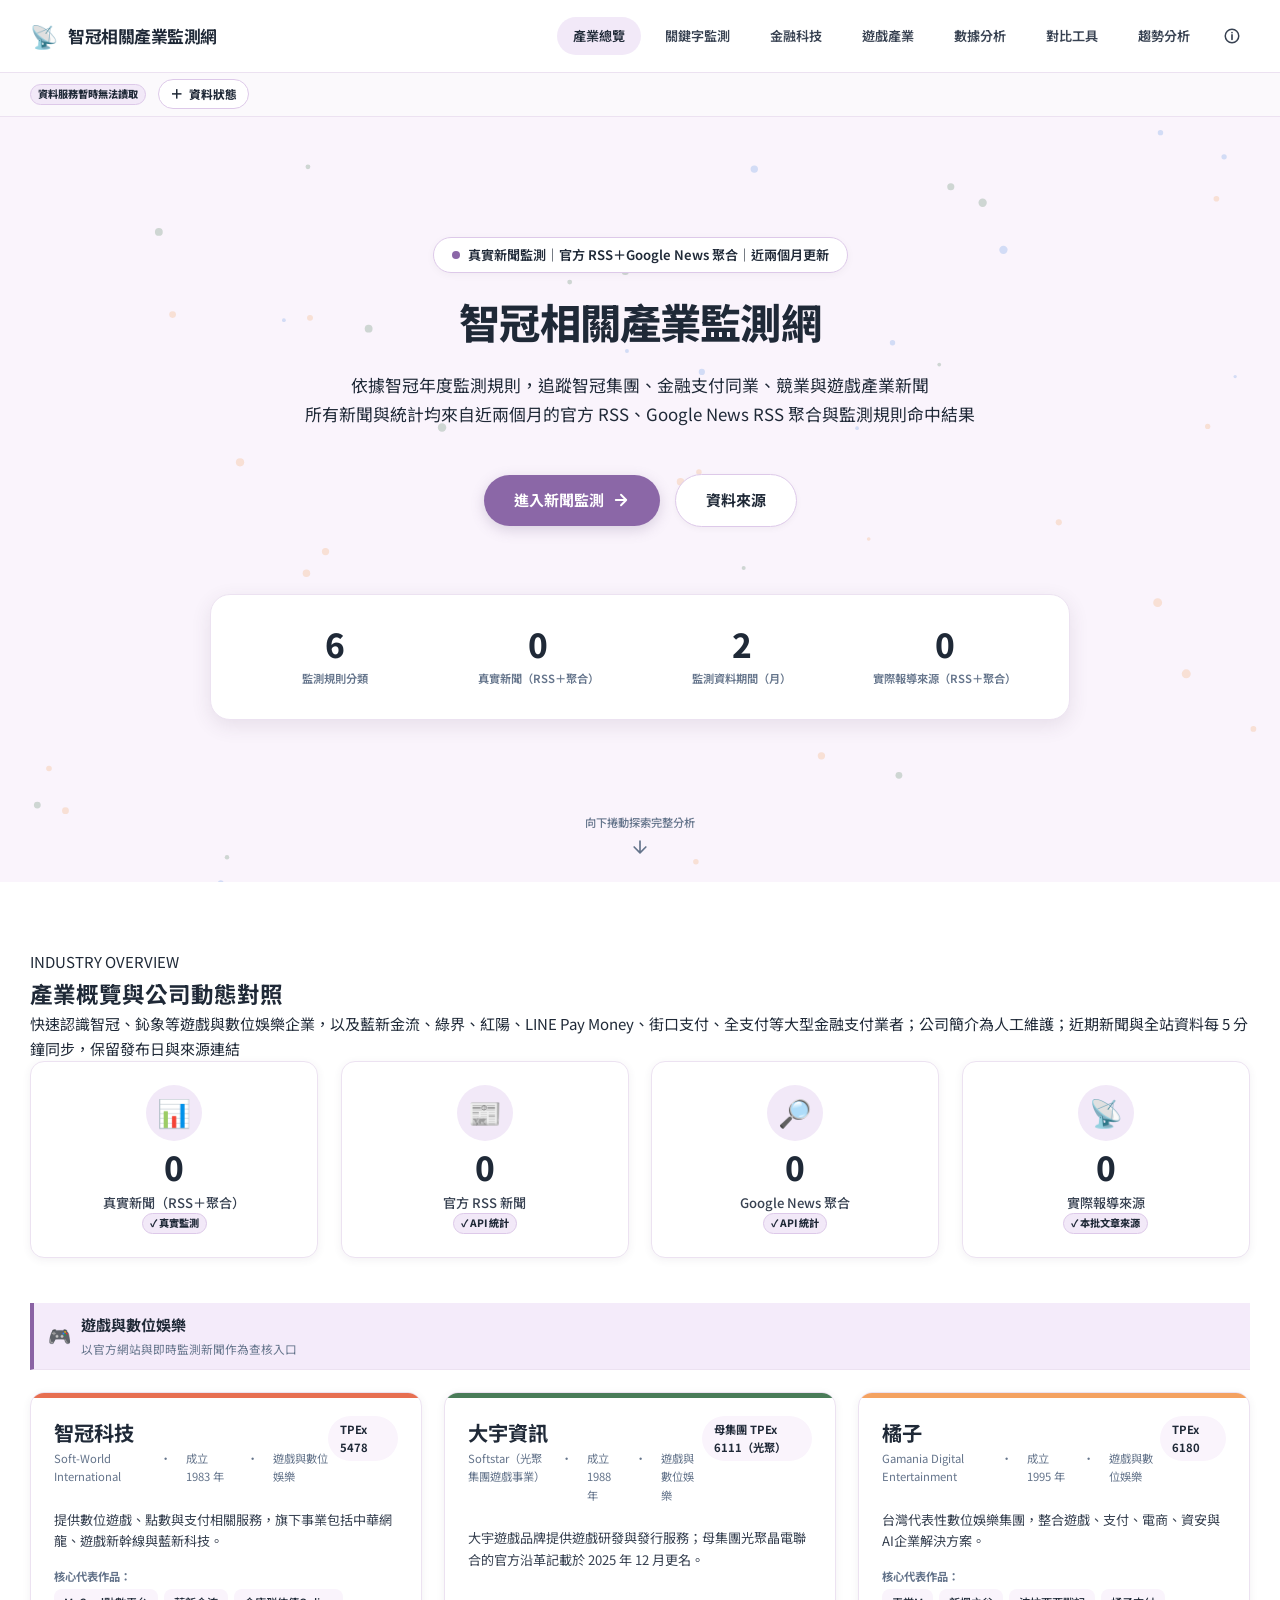
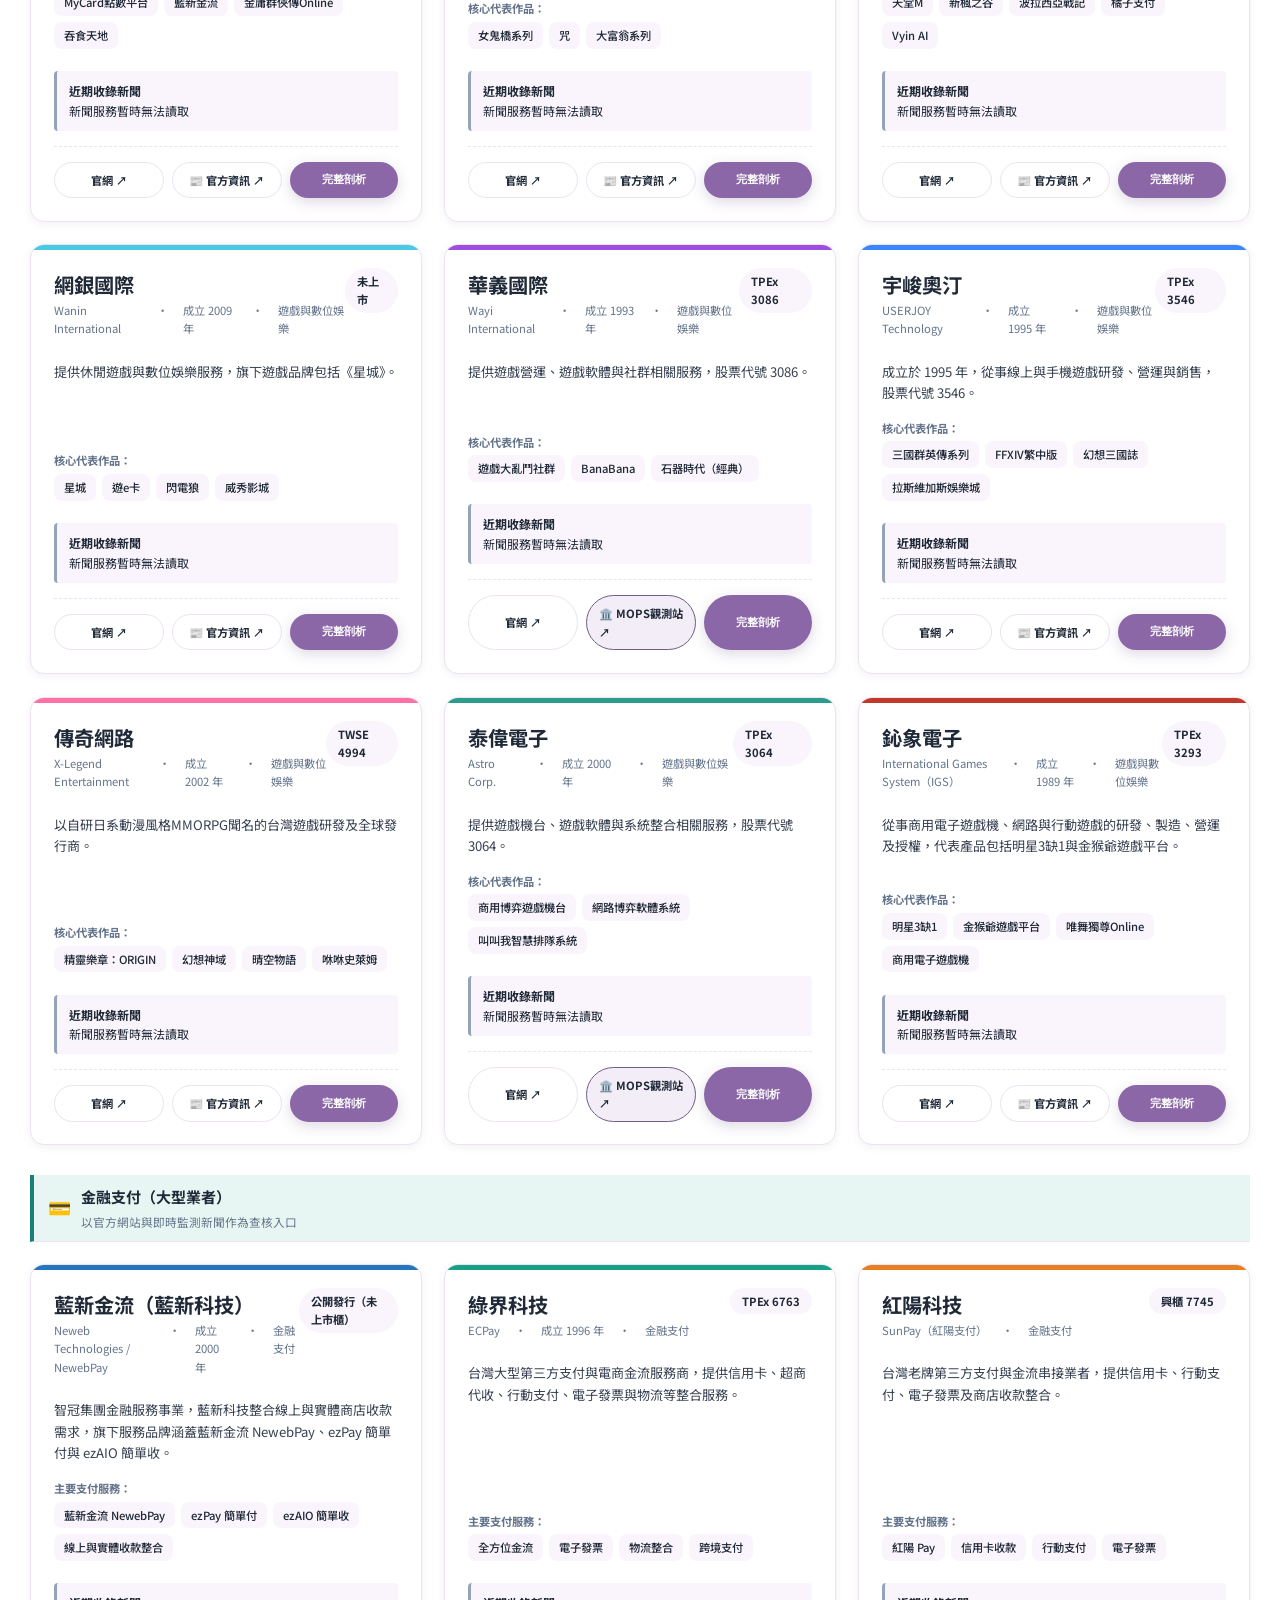
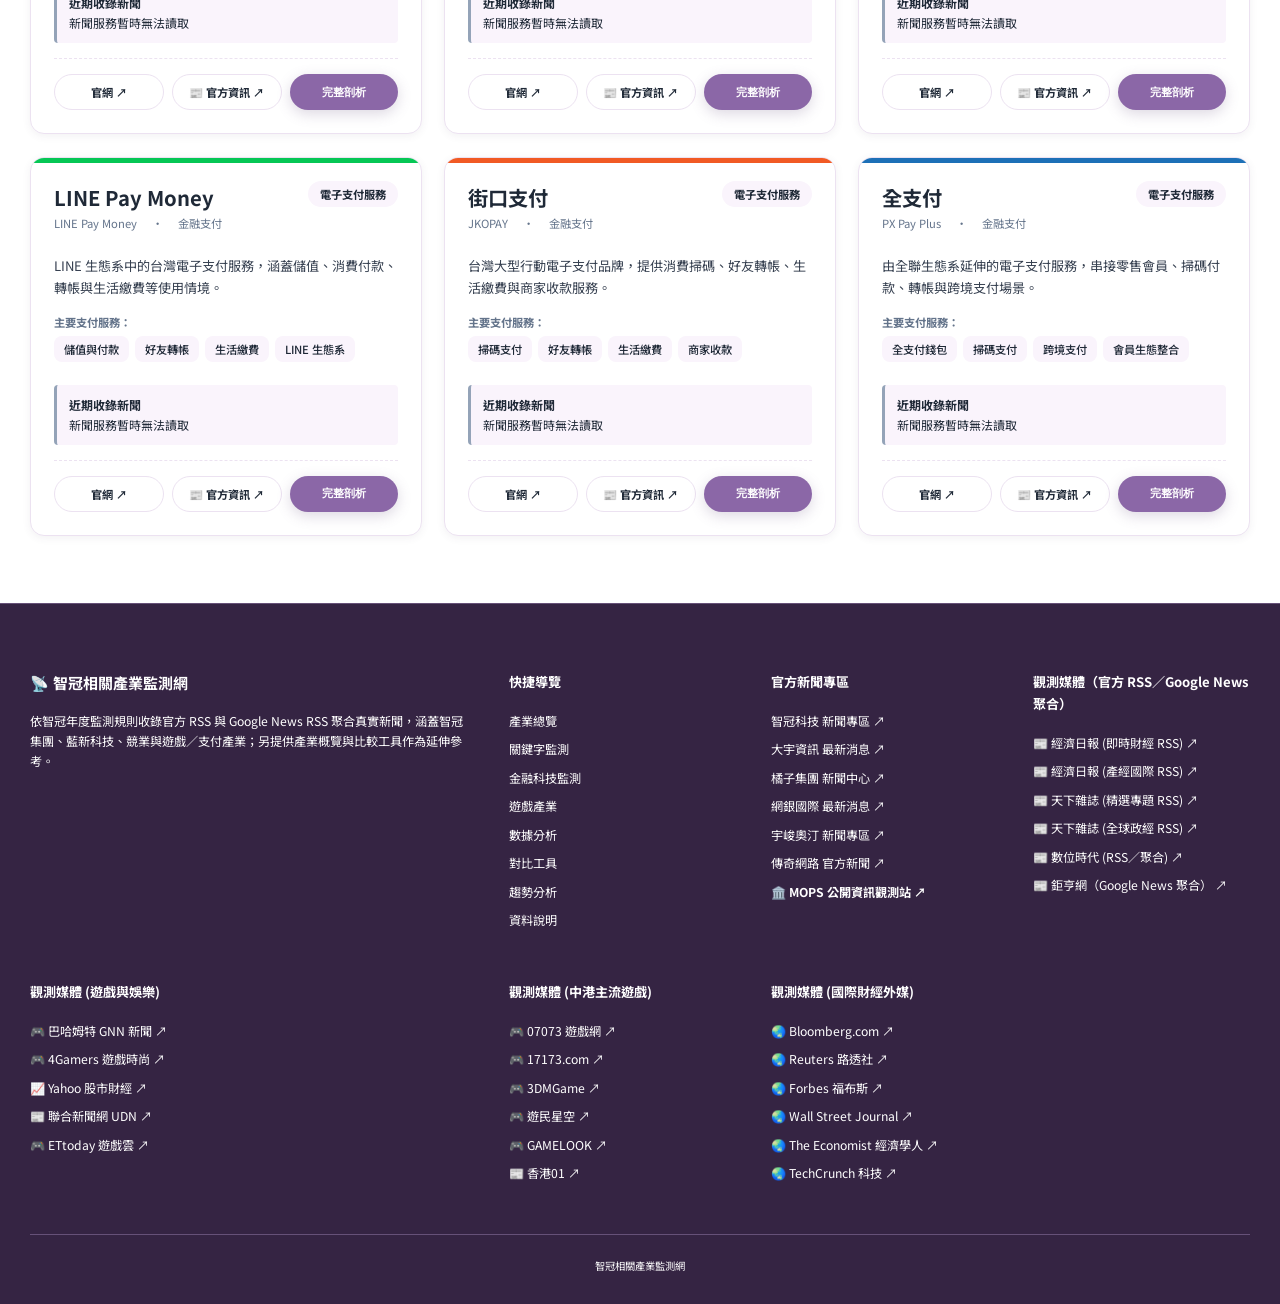
==== commit 2d13867d: "Keep monitoring available during article API failures" ====
--- a/index.html
+++ b/index.html
@@ -751,9 +751,9 @@
     <script src="js/coverage.js?v=20261005_02"></script>
     <script src="js/charts.js?v=20261001_05"></script>
     <script src="js/compare.js?v=20261002_01"></script>
-    <script src="js/refresh.js?v=20261109_03"></script>
-    <script src="js/monitoring.js?v=20261109_04"></script>
+    <script src="js/refresh.js?v=20261116_01"></script>
+    <script src="js/monitoring.js?v=20261116_01"></script>
     <script src="js/gaming.js?v=20261109_03"></script>
-    <script src="js/app.js?v=20261109_03"></script>
+    <script src="js/app.js?v=20261116_01"></script>
 </body>
 </html>
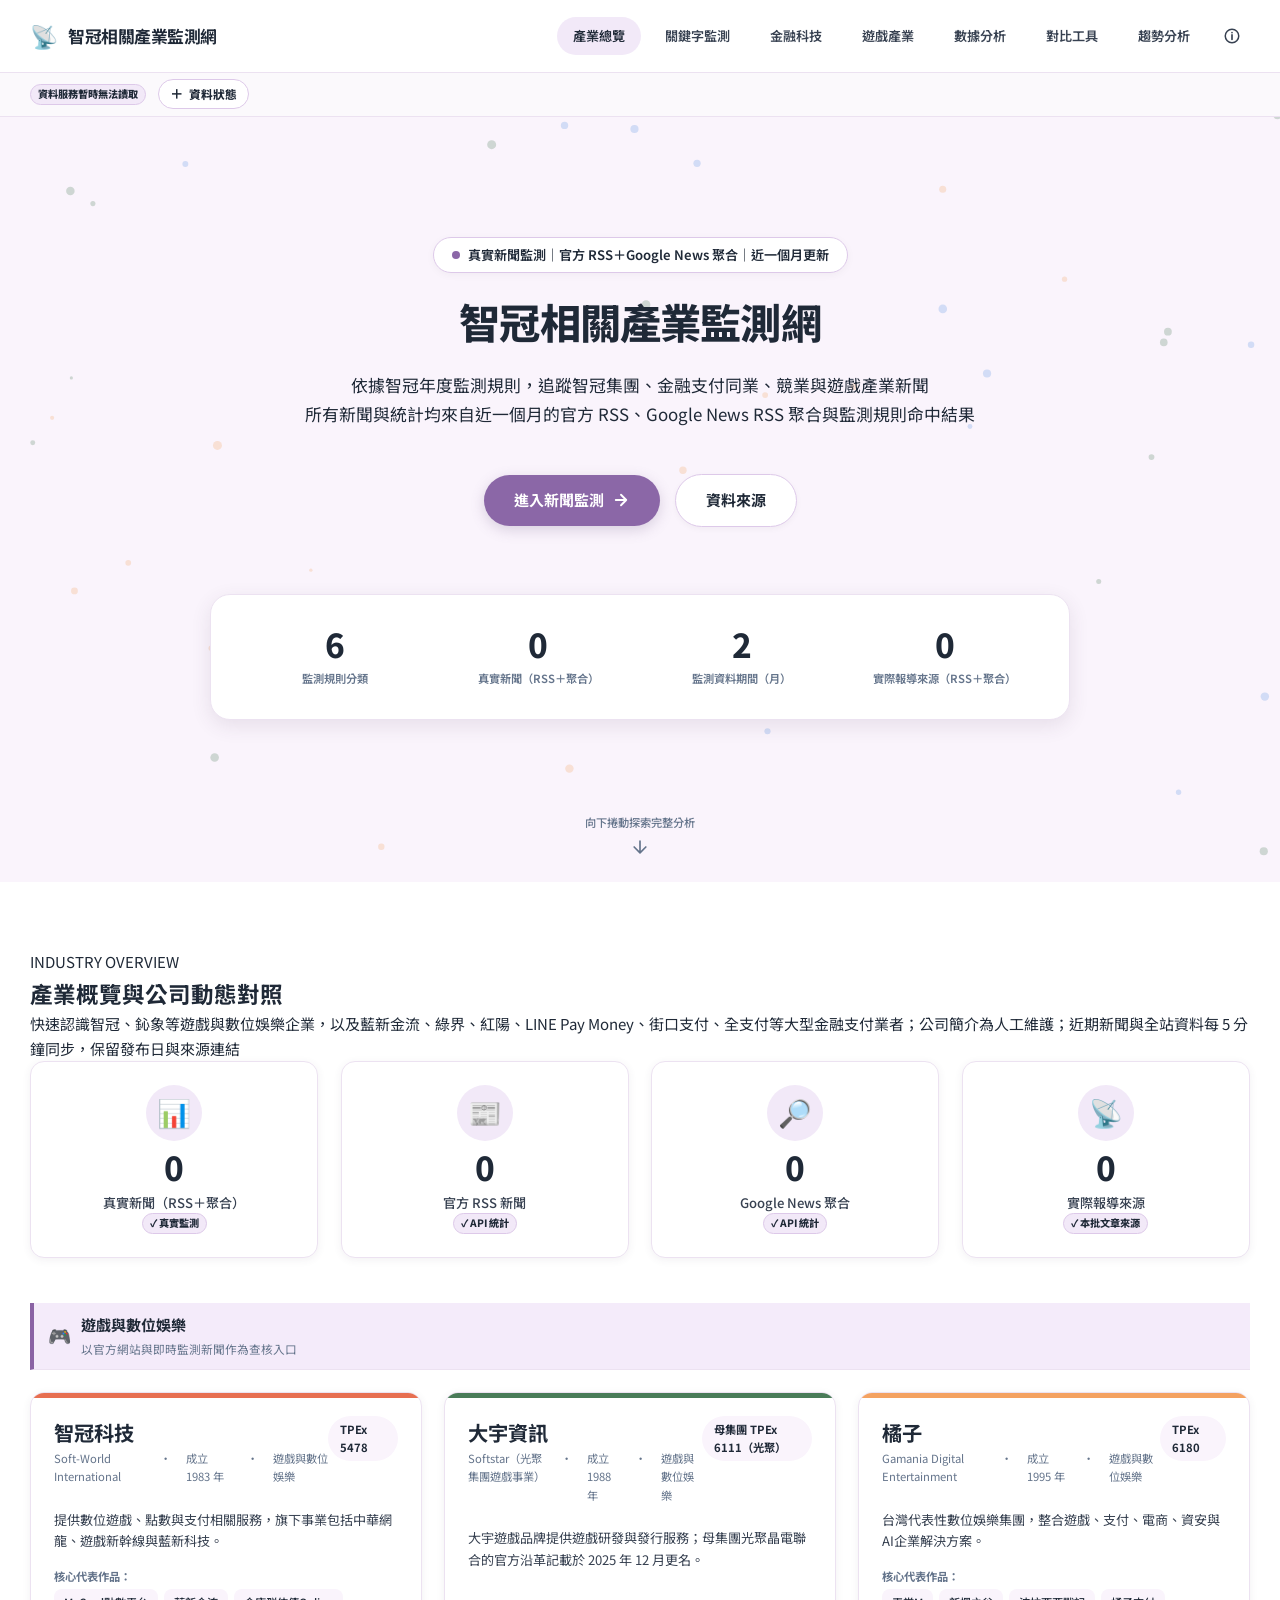
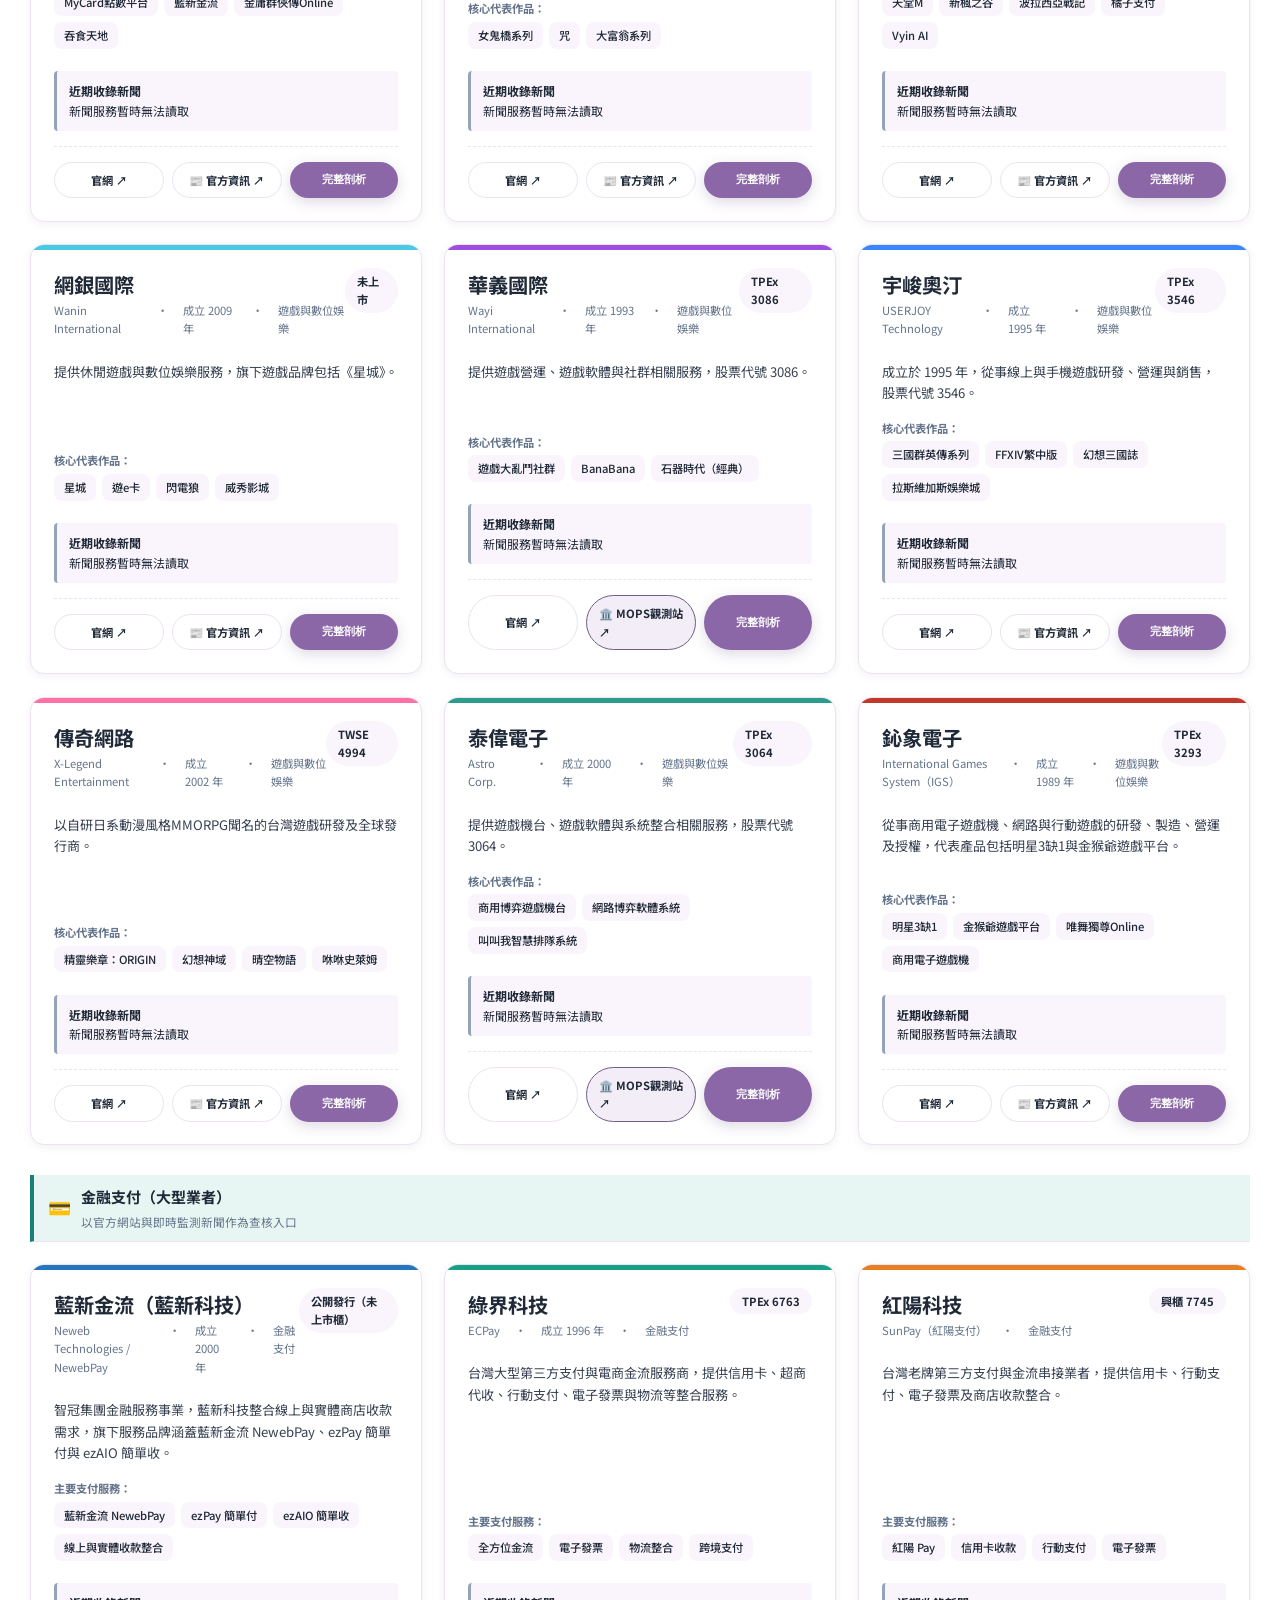
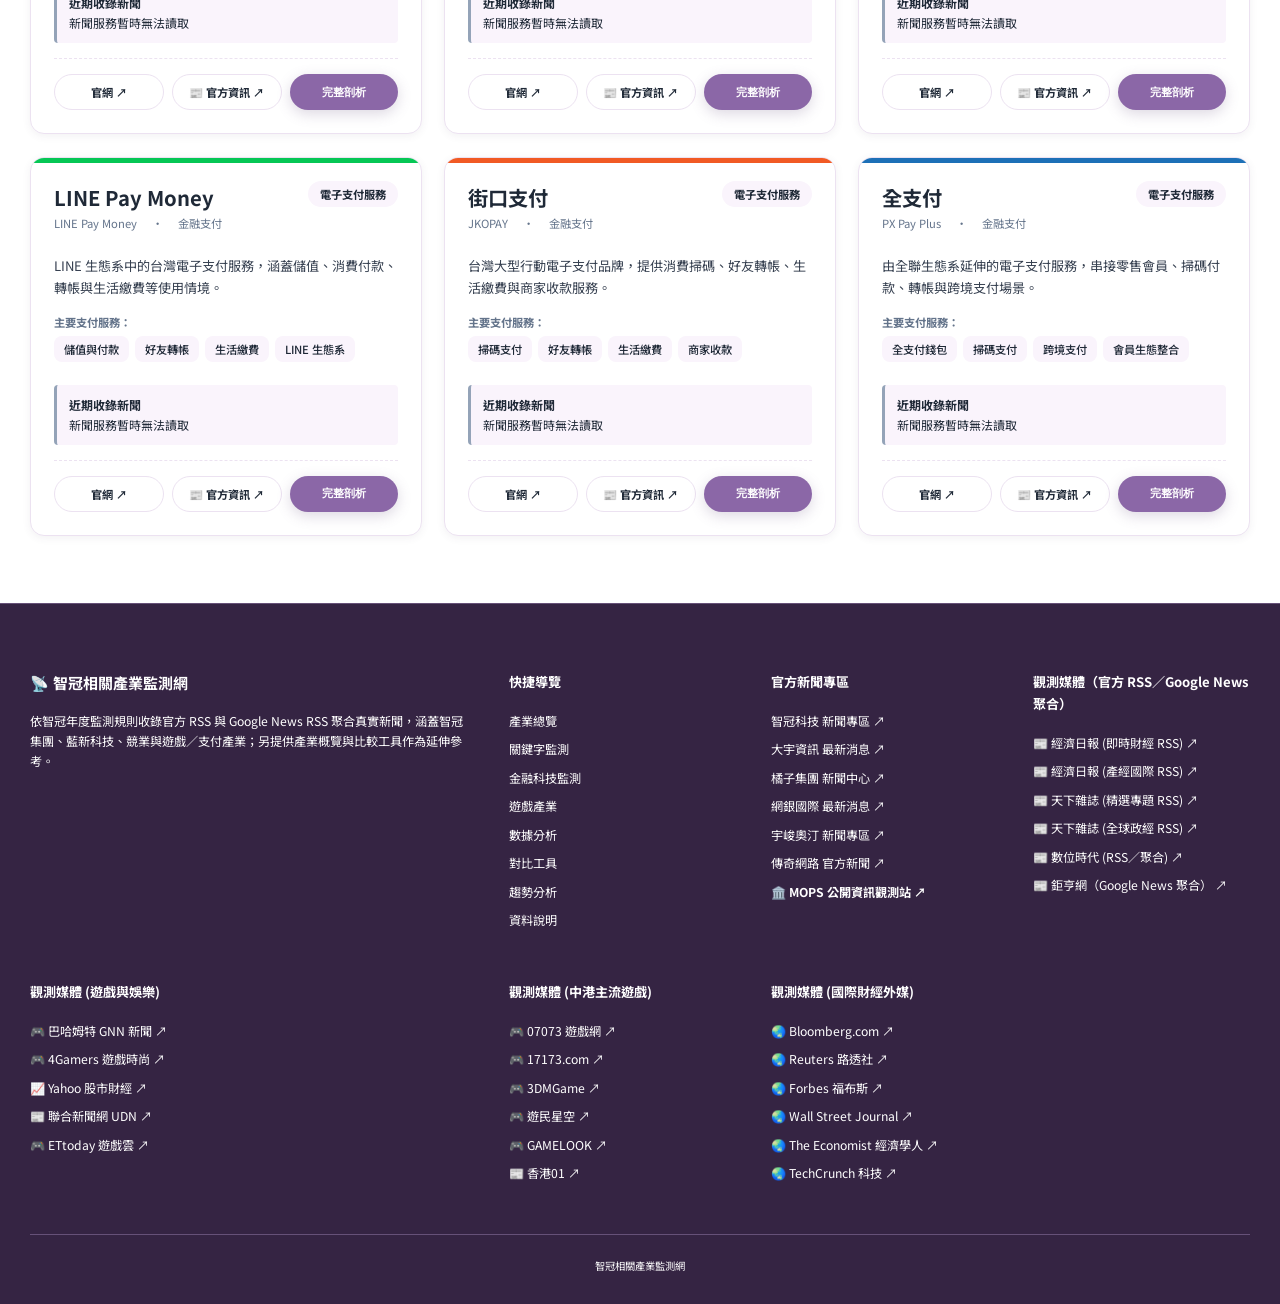
==== commit 2d48211c: "Limit monitoring collection and display to one calendar month" ====
--- a/index.html
+++ b/index.html
@@ -84,14 +84,14 @@
         <div class="hero-content">
             <div class="hero-badge animate-on-scroll">
                 <span class="hero-badge-dot"></span>
-                真實新聞監測｜官方 RSS＋Google News 聚合｜近兩個月更新
+                真實新聞監測｜官方 RSS＋Google News 聚合｜近一個月更新
             </div>
             <h1 class="hero-title animate-on-scroll">
                 智冠相關產業<span class="text-gradient">監測網</span>
             </h1>
             <p class="hero-subtitle animate-on-scroll animate-delay-1">
                 依據智冠年度監測規則，追蹤智冠集團、金融支付同業、競業與遊戲產業新聞<br>
-                所有新聞與統計均來自近兩個月的官方 RSS、Google News RSS 聚合與監測規則命中結果
+                所有新聞與統計均來自近一個月的官方 RSS、Google News RSS 聚合與監測規則命中結果
             </p>
             <div class="hero-cta animate-on-scroll animate-delay-2">
                 <a href="#/news" class="btn btn-primary">
@@ -187,7 +187,7 @@
                 <h2 class="section-title">關鍵字新聞<span class="text-gradient">真實監測時間軸</span></h2>
                 <details class="section-context-details">
                     <summary class="section-context-toggle">本頁監測說明</summary>
-                    <p class="section-subtitle section-context-content">依「智冠 2025 年監測關鍵字清單」比對標題與摘要，只顯示官方 RSS 或 Google News RSS 聚合、近兩個月且附原文跳轉連結的文章</p>
+                    <p class="section-subtitle section-context-content">依「智冠 2025 年監測關鍵字清單」比對標題與摘要，只顯示官方 RSS 或 Google News RSS 聚合、近一個月且附原文跳轉連結的文章</p>
                 </details>
             </div>
 
@@ -377,7 +377,7 @@
                 <h2 class="section-title">遊戲產業<span class="text-gradient">真實新聞監測</span></h2>
                 <details class="section-context-details">
                     <summary class="section-context-toggle">本頁監測說明</summary>
-                    <p class="section-subtitle section-context-content">聚焦智冠集團與旗下遊戲、國內外遊戲競業、高營收手遊與重點手遊，以及主機、PC、遊戲平台、電競技術與中國遊戲版號審批。僅呈現近兩個月、命中遊戲核心規則且附原文連結的官方 RSS 或 Google News RSS 聚合新聞。</p>
+                    <p class="section-subtitle section-context-content">聚焦智冠集團與旗下遊戲、國內外遊戲競業、高營收手遊與重點手遊，以及主機、PC、遊戲平台、電競技術與中國遊戲版號審批。僅呈現近一個月、命中遊戲核心規則且附原文連結的官方 RSS 或 Google News RSS 聚合新聞。</p>
                 </details>
             </div>
 
@@ -439,7 +439,7 @@
                 <h2 class="section-title">金融科技與<span class="text-gradient">穩定幣監測</span></h2>
                 <details class="section-context-details">
                     <summary class="section-context-toggle">本頁監測說明</summary>
-                    <p class="section-subtitle section-context-content">預設優先顯示台灣支付；整合國內支付、國際金融科技與穩定幣／鏈上結算規則。穩定幣新聞依日期由新到舊排列，同日優先顯示奧丁丁／OwlPay 相關新聞。僅呈現近兩個月、官方 RSS 或 Google News RSS 聚合且可開啟原文的新聞</p>
+                    <p class="section-subtitle section-context-content">預設優先顯示台灣支付；整合國內支付、國際金融科技與穩定幣／鏈上結算規則。穩定幣新聞依日期由新到舊排列，同日優先顯示奧丁丁／OwlPay 相關新聞。僅呈現近一個月、官方 RSS 或 Google News RSS 聚合且可開啟原文的新聞</p>
                 </details>
             </div>
 
@@ -488,7 +488,7 @@
             <div class="section-header animate-on-scroll">
                 <span class="section-tag">VERIFIED DATA ANALYTICS</span>
                 <h2 class="section-title">真實新聞<span class="text-gradient">數據分析</span></h2>
-                <p class="section-subtitle">統計範圍為近兩個月至今天；圖表直接使用 Cloudflare Worker 的已驗證 RSS／Google News 聚合文章。</p>
+                <p class="section-subtitle">統計範圍為近一個月至今天；圖表直接使用 Cloudflare Worker 的已驗證 RSS／Google News 聚合文章。</p>
             </div>
 
             <div class="insights-grid animate-on-scroll" id="analyticsInsights" aria-label="真實監測摘要"></div>
@@ -530,7 +530,7 @@
             <div class="section-header animate-on-scroll">
                 <span class="section-tag">BENCHMARK TOOL</span>
                 <h2 class="section-title">企業多維度<span class="text-gradient">PK 對比分析工具</span></h2>
-                <p class="section-subtitle">勾選目標公司，比較近兩個月實際命中的新聞數、監測分類、來源數與最新發布日期</p>
+                <p class="section-subtitle">勾選目標公司，比較近一個月實際命中的新聞數、監測分類、來源數與最新發布日期</p>
             </div>
 
             <div class="compare-container" id="compareContainer">
@@ -611,7 +611,7 @@
                     <h3>📐 監測範圍</h3>
                     <ul>
                         <li>觀測企業：<span class="method-figure" id="methodCompanies">13</span> 家指標企業</li>
-                        <li>資料區間：<span class="method-figure" id="methodRange">近兩個月 — 今天</span></li>
+                        <li>資料區間：<span class="method-figure" id="methodRange">近一個月 — 今天</span></li>
                         <li>關鍵字分類：六大規則資料夾</li>
                     </ul>
                 </div>
@@ -748,12 +748,12 @@
     <script src="js/data.js?v=20261002_01"></script>
     <script src="js/animations.js?v=20261001_05"></script>
     <script src="js/coverage-companies.js?v=20261005_01"></script>
-    <script src="js/coverage.js?v=20261005_02"></script>
-    <script src="js/charts.js?v=20261001_05"></script>
-    <script src="js/compare.js?v=20261002_01"></script>
-    <script src="js/refresh.js?v=20261116_01"></script>
-    <script src="js/monitoring.js?v=20261116_01"></script>
+    <script src="js/coverage.js?v=20261120_01"></script>
+    <script src="js/charts.js?v=20261120_01"></script>
+    <script src="js/compare.js?v=20261120_01"></script>
+    <script src="js/refresh.js?v=20261120_01"></script>
+    <script src="js/monitoring.js?v=20261120_01"></script>
     <script src="js/gaming.js?v=20261109_03"></script>
-    <script src="js/app.js?v=20261116_01"></script>
+    <script src="js/app.js?v=20261120_01"></script>
 </body>
 </html>
